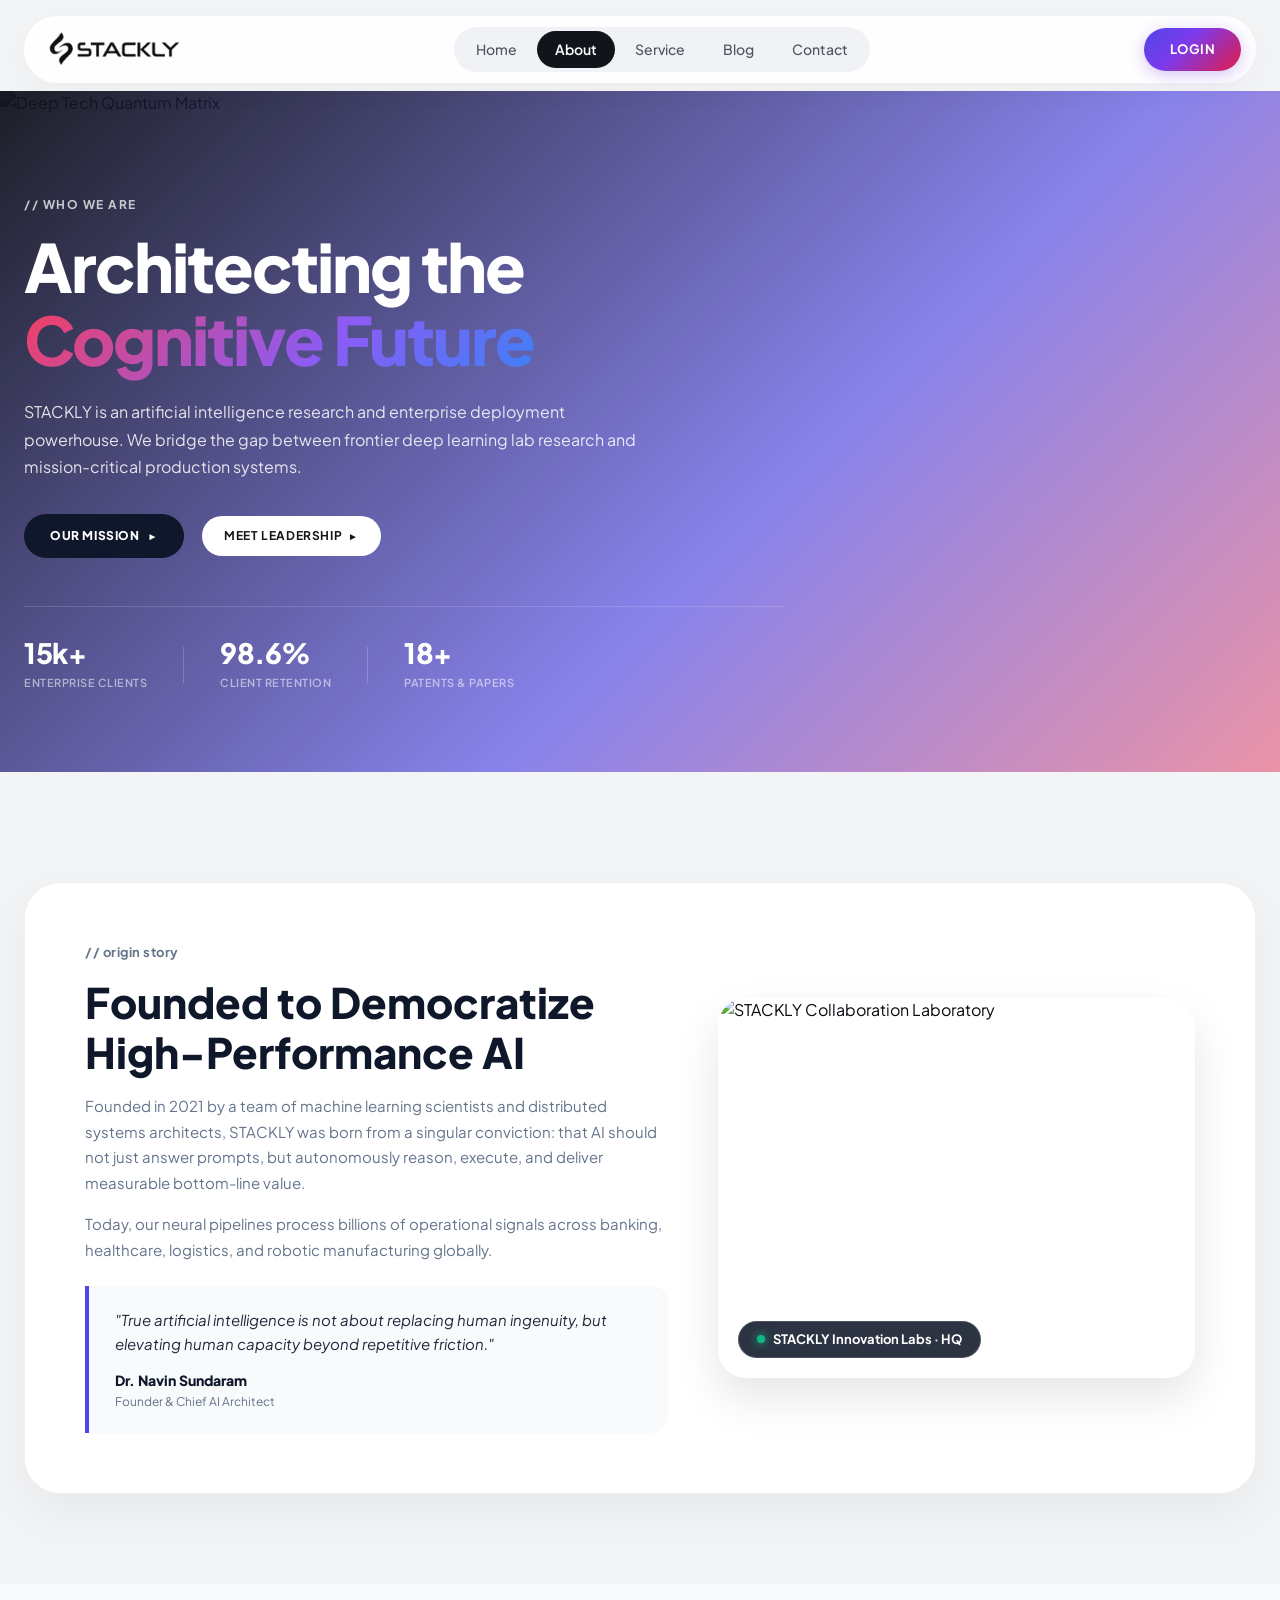
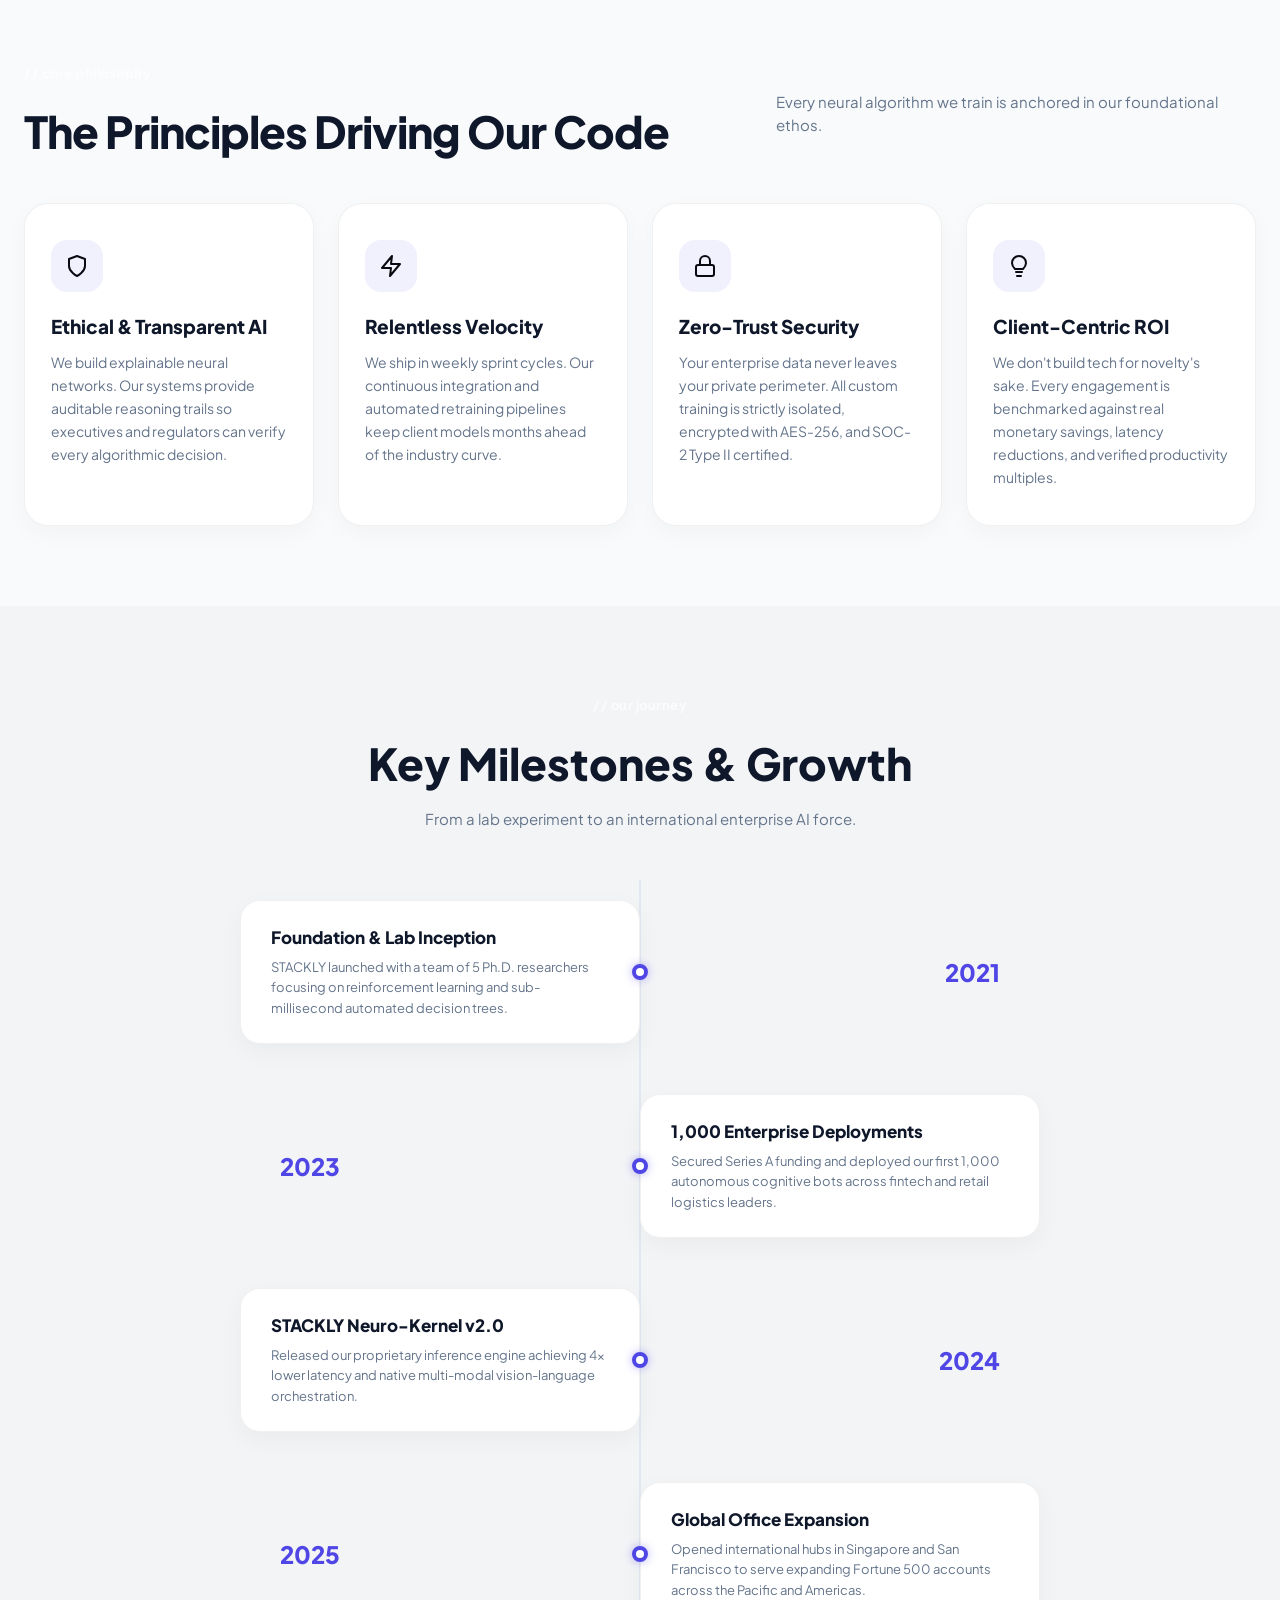
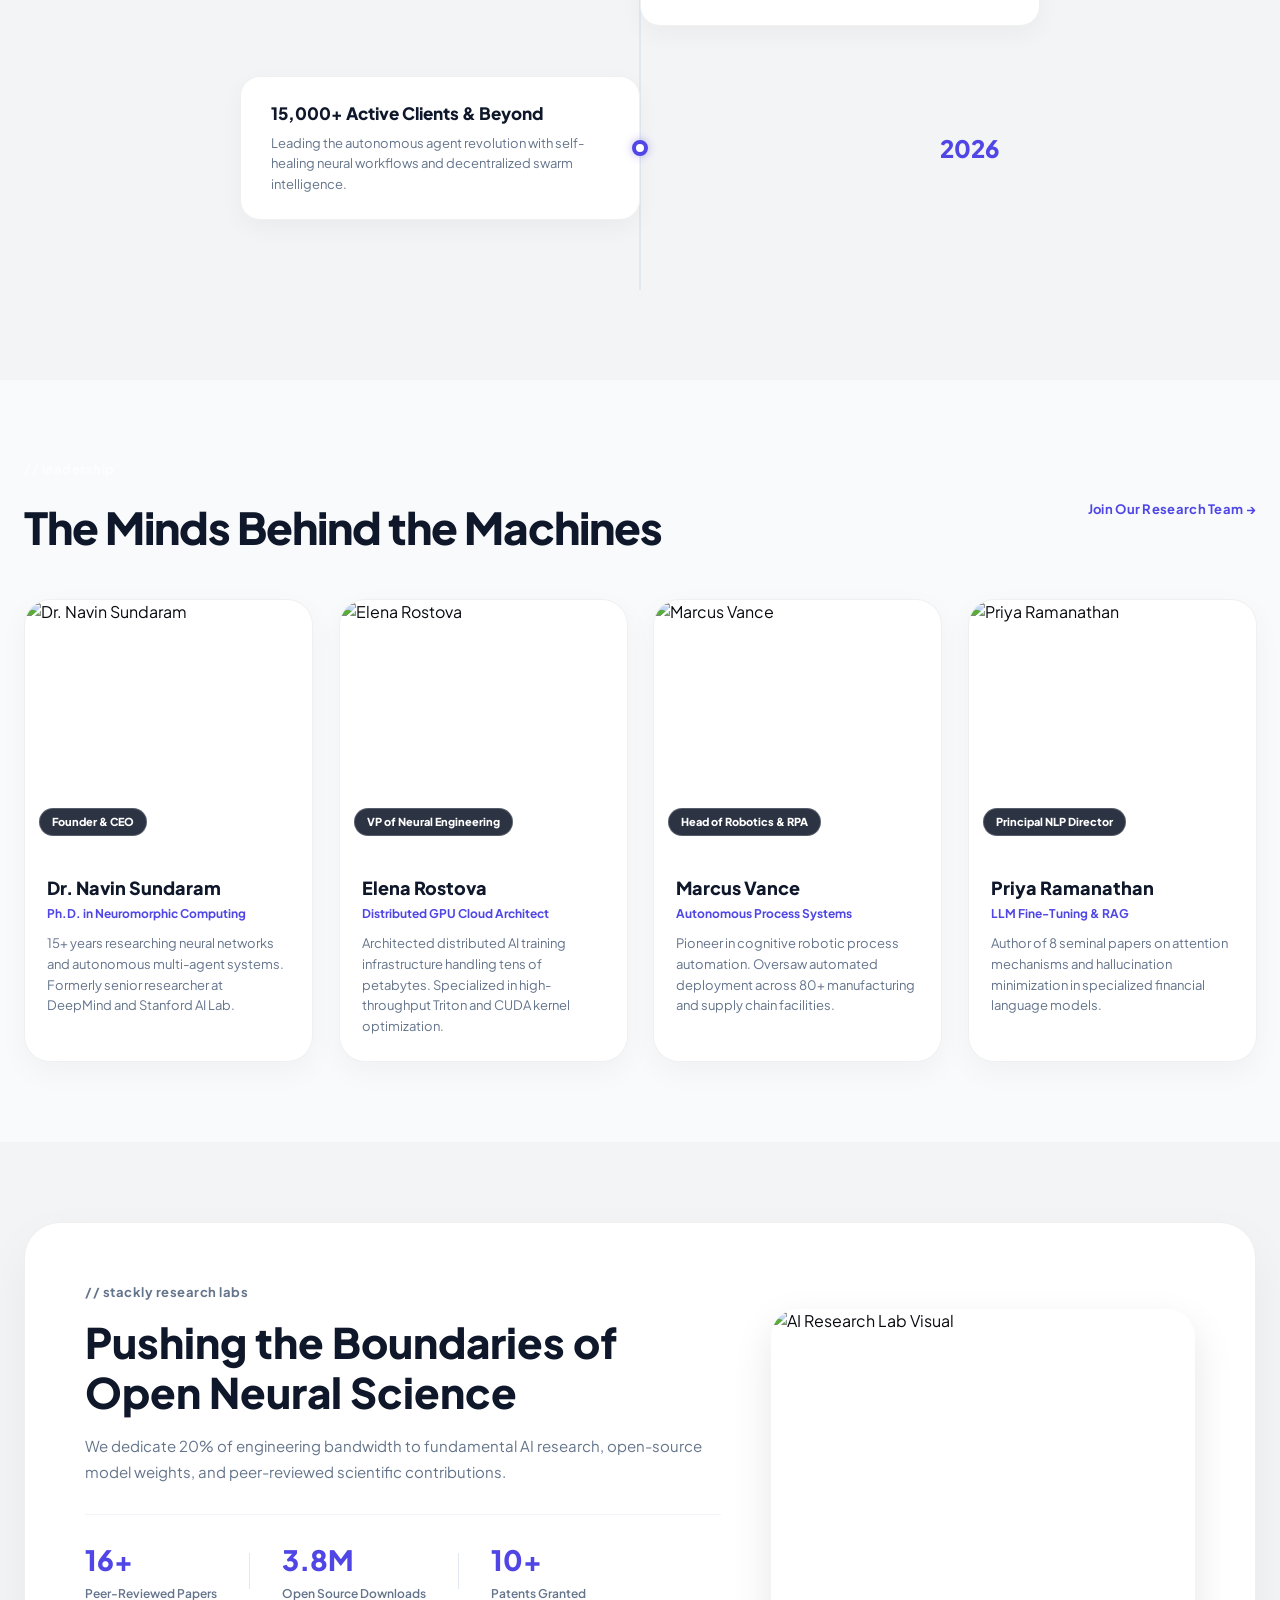
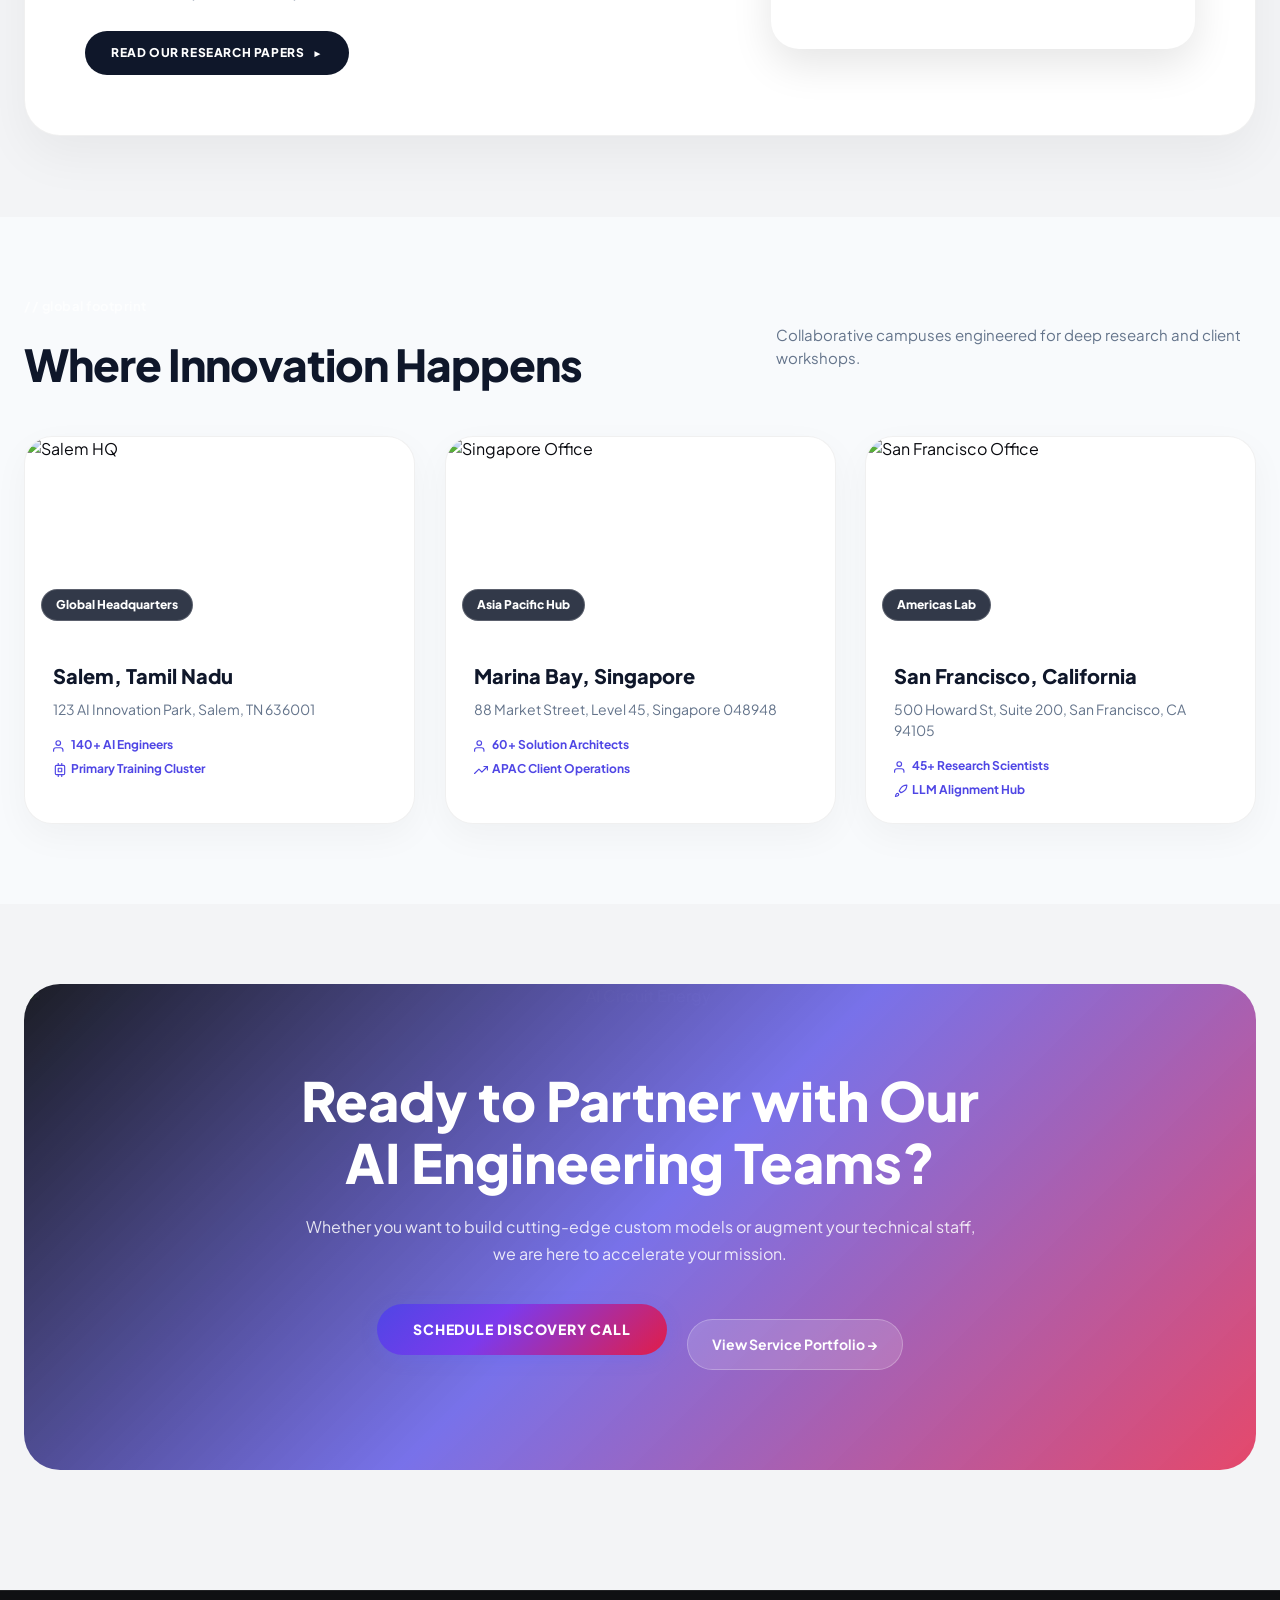
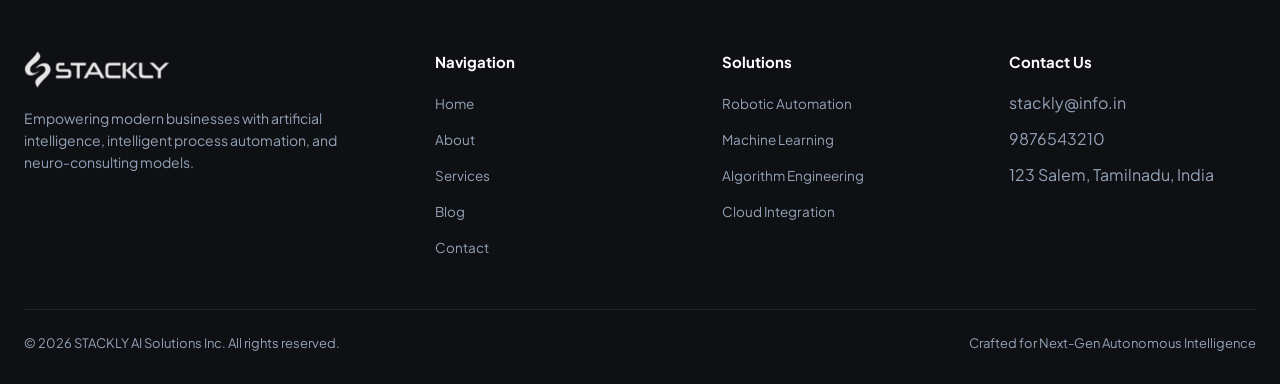
==== about.html @ a0f05625 "Add files via upload" ====
<!DOCTYPE html>
<html lang="en">
<head>
  <meta charset="UTF-8">
  <meta name="viewport" content="width=device-width, initial-scale=1.0">
  <title>About Us – STACKLY AI Solutions</title>
  <meta name="description" content="Discover the mission, leadership, and technological research driving STACKLY. We engineer next-generation artificial intelligence for enterprises worldwide.">
  <link rel="stylesheet" href="styles.css">
</head>
<body>

  <!-- =========================================================================
       Navigation Header
       ========================================================================= -->
  <header class="header-wrapper">
    <nav class="navbar" id="navbar">
      <a href="index.html" class="brand-logo" aria-label="STACKLY Home">
        <img src="assets/images/Logo.webp" alt="STACKLY" class="brand-logo-img">
      </a>
      <div class="nav-pill-group">
        <a href="index.html" class="nav-link">Home</a>
        <a href="about.html" class="nav-link active">About</a>
        <a href="services.html" class="nav-link">Service</a>
        <a href="blog.html" class="nav-link">Blog</a>
        <a href="contact.html" class="nav-link">Contact</a>
      </div>
      <a href="login.html" class="btn-get-started">Login</a>
      <button class="menu-toggle" aria-label="Toggle menu"><svg width="22" height="22" viewBox="0 0 24 24" fill="none" stroke="currentColor" stroke-width="2.2" stroke-linecap="round"><line x1="3" y1="6" x2="21" y2="6"/><line x1="3" y1="12" x2="21" y2="12"/><line x1="3" y1="18" x2="21" y2="18"/></svg></button>
    </nav>
  </header>

  <!-- =========================================================================
       Section 1: About Hero Banner
       ========================================================================= -->
  <section class="about-hero" id="about-hero">
    <div class="about-hero-bg">
      <img src="https://images.unsplash.com/photo-1518770660439-4636190af475?w=1600&q=80&auto=format&fit=crop&fm=webp" alt="Deep Tech Quantum Matrix" class="about-hero-bg-img">
      <div class="about-hero-overlay"></div>
    </div>
    <div class="container">
      <div class="about-hero-content" data-animate="fade-up">
        <div class="section-tag-light">// Who We Are</div>
        <h1 class="about-hero-title">Architecting the<br><span class="gradient-text-accent">Cognitive Future</span></h1>
        <p class="about-hero-desc">STACKLY is an artificial intelligence research and enterprise deployment powerhouse. We bridge the gap between frontier deep learning lab research and mission-critical production systems.</p>
        <div class="about-hero-cta">
          <a href="#mission" class="btn-pill-dark">
            <span>Our Mission</span><span class="btn-arrow">&#9658;</span>
          </a>
          <a href="#team" class="btn-pill-white">
            <span>Meet Leadership</span><span class="btn-arrow">&#9658;</span>
          </a>
        </div>
        <div class="about-hero-stats">
          <div class="hero-stat-item">
            <span class="hero-stat-num animate-counter" data-target="15" data-suffix="k+">0k+</span>
            <span class="hero-stat-label">Enterprise Clients</span>
          </div>
          <div class="hero-stat-sep"></div>
          <div class="hero-stat-item">
            <span class="hero-stat-num animate-counter" data-target="98.6" data-suffix="%">0%</span>
            <span class="hero-stat-label">Client Retention</span>
          </div>
          <div class="hero-stat-sep"></div>
          <div class="hero-stat-item">
            <span class="hero-stat-num animate-counter" data-target="18" data-suffix="+">0+</span>
            <span class="hero-stat-label">Patents & Papers</span>
          </div>
        </div>
      </div>
    </div>
  </section>

  <!-- =========================================================================
       Section 2: Mission & Story Bento Grid
       ========================================================================= -->
  <section class="about-mission-section" id="mission">
    <div class="container">
      <div class="mission-bento-grid" data-animate="scale-up">
        <!-- Left: Story Narrative -->
        <div class="mission-left" data-animate="fade-right">
          <div class="section-tag" style="color:#64748b">// Origin Story</div>
          <h2 class="mission-title">Founded to Democratize High-Performance AI</h2>
          <p class="mission-text">Founded in 2021 by a team of machine learning scientists and distributed systems architects, STACKLY was born from a singular conviction: that AI should not just answer prompts, but autonomously reason, execute, and deliver measurable bottom-line value.</p>
          <p class="mission-text">Today, our neural pipelines process billions of operational signals across banking, healthcare, logistics, and robotic manufacturing globally.</p>
          
          <div class="mission-quote-box">
            <p class="mission-quote">"True artificial intelligence is not about replacing human ingenuity, but elevating human capacity beyond repetitive friction."</p>
            <div class="mission-author">
              <span class="author-name">Dr. Navin Sundaram</span>
              <span class="author-title">Founder & Chief AI Architect</span>
            </div>
          </div>
        </div>

        <!-- Right: Visual Card -->
        <div class="mission-right" data-animate="fade-left">
          <div class="mission-visual-card">
            <img src="https://images.unsplash.com/photo-1531482615713-2afd69097998?w=700&q=80&auto=format&fit=crop&fm=webp" alt="STACKLY Collaboration Laboratory" class="mission-img">
            <div class="mission-visual-badge">
              <span class="mission-badge-dot"></span>
              <span>STACKLY Innovation Labs · HQ</span>
            </div>
          </div>
        </div>
      </div>
    </div>
  </section>

  <!-- =========================================================================
       Section 3: Core Philosophical Values
       ========================================================================= -->
  <section class="about-values-section" id="values">
    <div class="container">
      <div class="section-label-row" data-animate="fade-up">
        <div>
          <div class="section-tag">// Core Philosophy</div>
          <h2 class="about-section-title">The Principles Driving Our Code</h2>
        </div>
        <p class="section-desc-light">Every neural algorithm we train is anchored in our foundational ethos.</p>
      </div>

      <div class="values-grid">
        <div class="value-card" data-animate="fade-up">
          <div class="value-icon">
            <svg width="24" height="24" viewBox="0 0 24 24" fill="none" stroke="currentColor" stroke-width="2" stroke-linecap="round" stroke-linejoin="round"><path d="M12 22s8-4 8-10V5l-8-3-8 3v7c0 6 8 10 8 10z"/></svg>
          </div>
          <h3 class="value-title">Ethical & Transparent AI</h3>
          <p class="value-desc">We build explainable neural networks. Our systems provide auditable reasoning trails so executives and regulators can verify every algorithmic decision.</p>
        </div>

        <div class="value-card" data-animate="fade-up">
          <div class="value-icon">
            <svg width="24" height="24" viewBox="0 0 24 24" fill="none" stroke="currentColor" stroke-width="2" stroke-linecap="round" stroke-linejoin="round"><polygon points="13 2 3 14 12 14 11 22 21 10 12 10 13 2"/></svg>
          </div>
          <h3 class="value-title">Relentless Velocity</h3>
          <p class="value-desc">We ship in weekly sprint cycles. Our continuous integration and automated retraining pipelines keep client models months ahead of the industry curve.</p>
        </div>

        <div class="value-card" data-animate="fade-up">
          <div class="value-icon">
            <svg width="24" height="24" viewBox="0 0 24 24" fill="none" stroke="currentColor" stroke-width="2" stroke-linecap="round" stroke-linejoin="round"><rect x="3" y="11" width="18" height="11" rx="2" ry="2"/><path d="M7 11V7a5 5 0 0 1 10 0v4"/></svg>
          </div>
          <h3 class="value-title">Zero-Trust Security</h3>
          <p class="value-desc">Your enterprise data never leaves your private perimeter. All custom training is strictly isolated, encrypted with AES-256, and SOC-2 Type II certified.</p>
        </div>

        <div class="value-card" data-animate="fade-up">
          <div class="value-icon">
            <svg width="24" height="24" viewBox="0 0 24 24" fill="none" stroke="currentColor" stroke-width="2" stroke-linecap="round" stroke-linejoin="round"><path d="M9 18h6"/><path d="M10 22h4"/><path d="M12 2a7 7 0 0 0-7 7c0 2.5 1.5 4.5 3 6h8c1.5-1.5 3-3.5 3-6a7 7 0 0 0-7-7z"/></svg>
          </div>
          <h3 class="value-title">Client-Centric ROI</h3>
          <p class="value-desc">We don't build tech for novelty's sake. Every engagement is benchmarked against real monetary savings, latency reductions, and verified productivity multiples.</p>
        </div>
      </div>
    </div>
  </section>

  <!-- =========================================================================
       Section 4: Milestones Timeline
       ========================================================================= -->
  <section class="timeline-section" id="timeline">
    <div class="container">
      <div class="timeline-header" data-animate="fade-up">
        <div class="section-tag">// Our Journey</div>
        <h2 class="timeline-title">Key Milestones & Growth</h2>
        <p class="timeline-subtitle">From a lab experiment to an international enterprise AI force.</p>
      </div>

      <div class="timeline-track">
        <div class="timeline-item" data-animate="fade-right">
          <div class="timeline-year">2021</div>
          <div class="timeline-dot"></div>
          <div class="timeline-content">
            <h3 class="timeline-step-title">Foundation & Lab Inception</h3>
            <p class="timeline-step-desc">STACKLY launched with a team of 5 Ph.D. researchers focusing on reinforcement learning and sub-millisecond automated decision trees.</p>
          </div>
        </div>

        <div class="timeline-item" data-animate="fade-left">
          <div class="timeline-year">2023</div>
          <div class="timeline-dot"></div>
          <div class="timeline-content">
            <h3 class="timeline-step-title">1,000 Enterprise Deployments</h3>
            <p class="timeline-step-desc">Secured Series A funding and deployed our first 1,000 autonomous cognitive bots across fintech and retail logistics leaders.</p>
          </div>
        </div>

        <div class="timeline-item" data-animate="fade-right">
          <div class="timeline-year">2024</div>
          <div class="timeline-dot"></div>
          <div class="timeline-content">
            <h3 class="timeline-step-title">STACKLY Neuro-Kernel v2.0</h3>
            <p class="timeline-step-desc">Released our proprietary inference engine achieving 4x lower latency and native multi-modal vision-language orchestration.</p>
          </div>
        </div>

        <div class="timeline-item" data-animate="fade-left">
          <div class="timeline-year">2025</div>
          <div class="timeline-dot"></div>
          <div class="timeline-content">
            <h3 class="timeline-step-title">Global Office Expansion</h3>
            <p class="timeline-step-desc">Opened international hubs in Singapore and San Francisco to serve expanding Fortune 500 accounts across the Pacific and Americas.</p>
          </div>
        </div>

        <div class="timeline-item" data-animate="fade-right">
          <div class="timeline-year">2026</div>
          <div class="timeline-dot"></div>
          <div class="timeline-content">
            <h3 class="timeline-step-title">15,000+ Active Clients & Beyond</h3>
            <p class="timeline-step-desc">Leading the autonomous agent revolution with self-healing neural workflows and decentralized swarm intelligence.</p>
          </div>
        </div>
      </div>
    </div>
  </section>

  <!-- =========================================================================
       Section 5: Leadership & Principal AI Researchers
       ========================================================================= -->
  <section class="team-section" id="team">
    <div class="container">
      <div class="section-label-row" data-animate="fade-up">
        <div>
          <div class="section-tag">// Leadership</div>
          <h2 class="about-section-title">The Minds Behind the Machines</h2>
        </div>
        <a href="contact.html" class="view-all-link">Join Our Research Team &rarr;</a>
      </div>

      <div class="team-grid">
        <!-- Leader 1 -->
        <div class="team-card" data-animate="fade-up">
          <div class="team-img-wrap">
            <img src="https://images.unsplash.com/photo-1534528741775-53994a69daeb?w=500&q=80&auto=format&fit=crop&fm=webp" alt="Dr. Navin Sundaram" class="team-img">
            <div class="team-role-badge">Founder & CEO</div>
          </div>
          <div class="team-info">
            <h3 class="team-name">Dr. Navin Sundaram</h3>
            <p class="team-specialty">Ph.D. in Neuromorphic Computing</p>
            <p class="team-bio">15+ years researching neural networks and autonomous multi-agent systems. Formerly senior researcher at DeepMind and Stanford AI Lab.</p>
          </div>
        </div>

        <!-- Leader 2 -->
        <div class="team-card" data-animate="fade-up">
          <div class="team-img-wrap">
            <img src="https://images.unsplash.com/photo-1573496359142-b8d87734a5a2?w=500&q=80&auto=format&fit=crop&fm=webp" alt="Elena Rostova" class="team-img">
            <div class="team-role-badge">VP of Neural Engineering</div>
          </div>
          <div class="team-info">
            <h3 class="team-name">Elena Rostova</h3>
            <p class="team-specialty">Distributed GPU Cloud Architect</p>
            <p class="team-bio">Architected distributed AI training infrastructure handling tens of petabytes. Specialized in high-throughput Triton and CUDA kernel optimization.</p>
          </div>
        </div>

        <!-- Leader 3 -->
        <div class="team-card" data-animate="fade-up">
          <div class="team-img-wrap">
            <img src="https://images.unsplash.com/photo-1507003211169-0a1dd7228f2d?w=500&q=80&auto=format&fit=crop&fm=webp" alt="Marcus Vance" class="team-img">
            <div class="team-role-badge">Head of Robotics & RPA</div>
          </div>
          <div class="team-info">
            <h3 class="team-name">Marcus Vance</h3>
            <p class="team-specialty">Autonomous Process Systems</p>
            <p class="team-bio">Pioneer in cognitive robotic process automation. Oversaw automated deployment across 80+ manufacturing and supply chain facilities.</p>
          </div>
        </div>

        <!-- Leader 4 -->
        <div class="team-card" data-animate="fade-up">
          <div class="team-img-wrap">
            <img src="https://images.unsplash.com/photo-1580489944761-15a19d654956?w=500&q=80&auto=format&fit=crop&fm=webp" alt="Priya Ramanathan" class="team-img">
            <div class="team-role-badge">Principal NLP Director</div>
          </div>
          <div class="team-info">
            <h3 class="team-name">Priya Ramanathan</h3>
            <p class="team-specialty">LLM Fine-Tuning & RAG</p>
            <p class="team-bio">Author of 8 seminal papers on attention mechanisms and hallucination minimization in specialized financial language models.</p>
          </div>
        </div>
      </div>
    </div>
  </section>

  <!-- =========================================================================
       Section 6: STACKLY Research Labs & Open Science
       ========================================================================= -->
  <section class="research-labs-section" id="research">
    <div class="container">
      <div class="research-card" data-animate="scale-up">
        <div class="research-left">
          <div class="section-tag" style="color:#64748b">// STACKLY Research Labs</div>
          <h2 class="research-title">Pushing the Boundaries of Open Neural Science</h2>
          <p class="research-desc">We dedicate 20% of engineering bandwidth to fundamental AI research, open-source model weights, and peer-reviewed scientific contributions.</p>
          
          <div class="research-stats-row">
            <div class="r-stat">
              <span class="r-num animate-counter" data-target="18" data-suffix="+">0+</span>
              <span class="r-label">Peer-Reviewed Papers</span>
            </div>
            <div class="r-sep"></div>
            <div class="r-stat">
              <span class="r-num animate-counter" data-target="4.2" data-suffix="M">0M</span>
              <span class="r-label">Open Source Downloads</span>
            </div>
            <div class="r-sep"></div>
            <div class="r-stat">
              <span class="r-num animate-counter" data-target="12" data-suffix="+">0+</span>
              <span class="r-label">Patents Granted</span>
            </div>
          </div>
          <div style="margin-top:28px;">
            <a href="blog.html" class="btn-pill-dark">
              <span>Read Our Research Papers</span><span class="btn-arrow">&#9658;</span>
            </a>
          </div>
        </div>

        <div class="research-right">
          <img src="https://images.unsplash.com/photo-1507146426996-ef05306b995a?w=700&q=80&auto=format&fit=crop&fm=webp" alt="AI Research Lab Visual" class="research-img">
        </div>
      </div>
    </div>
  </section>

  <!-- =========================================================================
       Section 7: Global Office Hubs
       ========================================================================= -->
  <section class="about-offices-section" id="offices">
    <div class="container">
      <div class="section-label-row" data-animate="fade-up">
        <div>
          <div class="section-tag">// Global Footprint</div>
          <h2 class="about-section-title">Where Innovation Happens</h2>
        </div>
        <p class="section-desc-light">Collaborative campuses engineered for deep research and client workshops.</p>
      </div>

      <div class="offices-grid">
        <div class="office-card" data-animate="fade-up">
          <div class="office-img-wrap">
            <img src="https://images.unsplash.com/photo-1477959858617-67f85cf4f1df?w=600&q=80&auto=format&fit=crop&fm=webp" alt="Salem HQ" class="office-img">
            <span class="office-badge">Global Headquarters</span>
          </div>
          <div class="office-body">
            <h3 class="office-city">Salem, Tamil Nadu</h3>
            <p class="office-addr">123 AI Innovation Park, Salem, TN 636001</p>
            <div class="office-meta">
              <span><svg width="14" height="14" viewBox="0 0 24 24" fill="none" stroke="currentColor" stroke-width="2" stroke-linecap="round" stroke-linejoin="round" style="display:inline-block;vertical-align:middle;margin-right:4px;"><path d="M17 21v-2a4 4 0 0 0-4-4H5a4 4 0 0 0-4 4v2"/><circle cx="9" cy="7" r="4"/></svg>140+ AI Engineers</span>
              <span><svg width="14" height="14" viewBox="0 0 24 24" fill="none" stroke="currentColor" stroke-width="2" stroke-linecap="round" stroke-linejoin="round" style="display:inline-block;vertical-align:middle;margin-right:4px;"><rect x="4" y="4" width="16" height="16" rx="2"/><rect x="9" y="9" width="6" height="6"/><line x1="9" y1="1" x2="9" y2="4"/><line x1="15" y1="1" x2="15" y2="4"/><line x1="9" y1="20" x2="9" y2="23"/><line x1="15" y1="20" x2="15" y2="23"/></svg>Primary Training Cluster</span>
            </div>
          </div>
        </div>

        <div class="office-card" data-animate="fade-up">
          <div class="office-img-wrap">
            <img src="https://images.unsplash.com/photo-1534430480872-3498386e7856?w=600&q=80&auto=format&fit=crop&fm=webp" alt="Singapore Office" class="office-img">
            <span class="office-badge">Asia Pacific Hub</span>
          </div>
          <div class="office-body">
            <h3 class="office-city">Marina Bay, Singapore</h3>
            <p class="office-addr">88 Market Street, Level 45, Singapore 048948</p>
            <div class="office-meta">
              <span><svg width="14" height="14" viewBox="0 0 24 24" fill="none" stroke="currentColor" stroke-width="2" stroke-linecap="round" stroke-linejoin="round" style="display:inline-block;vertical-align:middle;margin-right:4px;"><path d="M17 21v-2a4 4 0 0 0-4-4H5a4 4 0 0 0-4 4v2"/><circle cx="9" cy="7" r="4"/></svg>60+ Solution Architects</span>
              <span><svg width="14" height="14" viewBox="0 0 24 24" fill="none" stroke="currentColor" stroke-width="2" stroke-linecap="round" stroke-linejoin="round" style="display:inline-block;vertical-align:middle;margin-right:4px;"><polyline points="23 6 13.5 15.5 8.5 10.5 1 18"/><polyline points="17 6 23 6 23 12"/></svg>APAC Client Operations</span>
            </div>
          </div>
        </div>

        <div class="office-card" data-animate="fade-up">
          <div class="office-img-wrap">
            <img src="https://images.unsplash.com/photo-1444723121867-7a241cacace9?w=600&q=80&auto=format&fit=crop&fm=webp" alt="San Francisco Office" class="office-img">
            <span class="office-badge">Americas Lab</span>
          </div>
          <div class="office-body">
            <h3 class="office-city">San Francisco, California</h3>
            <p class="office-addr">500 Howard St, Suite 200, San Francisco, CA 94105</p>
            <div class="office-meta">
              <span><svg width="14" height="14" viewBox="0 0 24 24" fill="none" stroke="currentColor" stroke-width="2" stroke-linecap="round" stroke-linejoin="round" style="display:inline-block;vertical-align:middle;margin-right:4px;"><path d="M17 21v-2a4 4 0 0 0-4-4H5a4 4 0 0 0-4 4v2"/><circle cx="9" cy="7" r="4"/></svg>45+ Research Scientists</span>
              <span><svg width="14" height="14" viewBox="0 0 24 24" fill="none" stroke="currentColor" stroke-width="2" stroke-linecap="round" stroke-linejoin="round" style="display:inline-block;vertical-align:middle;margin-right:4px;"><path d="M4.5 16.5c-1.5 1.26-2 5-2 5s3.74-.5 5-2c.71-.84.7-2.13-.09-2.91a2.18 2.18 0 0 0-2.91-.09z"/><path d="m12 15-3-3a22 22 0 0 1 2-3.95A12.88 12.88 0 0 1 22 2c0 2.72-.78 7.5-6 11a22.35 22.35 0 0 1-4 2z"/></svg>LLM Alignment Hub</span>
            </div>
          </div>
        </div>
      </div>
    </div>
  </section>

  <!-- =========================================================================
       Section 8: About CTA Banner
       ========================================================================= -->
  <section class="about-cta-section" id="about-cta">
    <div class="container">
      <div class="about-cta-box" data-animate="scale-up">
        <div class="about-cta-bg-img-wrap">
          <img src="https://images.unsplash.com/photo-1620712943543-bcc4688e7485?w=1400&q=80&auto=format&fit=crop&fm=webp" alt="AI Circuit Energy" class="about-cta-bg-img">
          <div class="about-cta-overlay"></div>
        </div>
        <div class="about-cta-content">
          <h2 class="about-cta-title" data-animate="fade-up">Ready to Partner with Our<br>AI Engineering Teams?</h2>
          <p class="about-cta-desc" data-animate="fade-up">Whether you want to build cutting-edge custom models or augment your technical staff, we are here to accelerate your mission.</p>
          <div class="about-cta-actions" data-animate="fade-up">
            <a href="contact.html" class="btn-pill-gradient" style="padding:15px 36px; font-size:14px;">Schedule Discovery Call</a>
            <a href="services.html" class="about-cta-secondary-link">
              <span>View Service Portfolio &rarr;</span>
            </a>
          </div>
        </div>
      </div>
    </div>
  </section>

  <!-- =========================================================================
       Footer
       ========================================================================= -->
  <footer class="footer">
    <div class="container">
      <div class="footer-top">
        <div class="footer-brand">
          <img src="assets/images/Logo.webp" alt="STACKLY" class="footer-brand-logo">
          <p class="footer-desc">Empowering modern businesses with artificial intelligence, intelligent process automation, and neuro-consulting models.</p>
        </div>
        <div class="footer-col">
          <h4>Navigation</h4>
          <ul class="footer-links">
            <li><a href="index.html">Home</a></li>
            <li><a href="about.html">About</a></li>
            <li><a href="services.html">Services</a></li>
            <li><a href="blog.html">Blog</a></li>
            <li><a href="contact.html">Contact</a></li>
          </ul>
        </div>
        <div class="footer-col">
          <h4>Solutions</h4>
          <ul class="footer-links">
            <li><a href="services.html#core-services">Robotic Automation</a></li>
            <li><a href="services.html#core-services">Machine Learning</a></li>
            <li><a href="services.html#core-services">Algorithm Engineering</a></li>
            <li><a href="services.html#core-services">Cloud Integration</a></li>
          </ul>
        </div>
        <div class="footer-col">
          <h4>Contact Us</h4>
          <ul class="footer-links">
            <li>stackly@info.in</li>
            <li>9876543210</li>
            <li>123 Salem, Tamilnadu, India</li>
          </ul>
        </div>
      </div>
      <div class="footer-bottom">
        <p>&copy; 2026 STACKLY AI Solutions Inc. All rights reserved.</p>
        <p>Crafted for Next-Gen Autonomous Intelligence</p>
      </div>
    </div>
  </footer>

  <script src="script.js"></script>
</body>
</html>
---- styles.css ----
/* ==========================================================================
   STACKLY - AI Automation & Intelligence Landing Page
   High-Fidelity Stylesheet
   ========================================================================== */

@import url('https://fonts.googleapis.com/css2?family=Plus+Jakarta+Sans:wght@300;400;500;600;700;800&family=Space+Grotesk:wght@500;700&display=swap');

:root {
  /* Color Palette */
  --bg-main: #f3f4f6;
  --bg-card: #ffffff;
  --bg-dark: #131417;
  --bg-dark-card: #1c1d22;
  --bg-dark-card-hover: #23252b;
  --text-dark: #090a0f;
  --text-muted: #64748b;
  --text-light: #ffffff;
  --text-light-muted: #94a3b8;
  
  /* Accent & Gradients */
  --coral-primary: #f2573f;
  --coral-hover: #d9442e;
  --orange-accent: #ff6b35;
  --gradient-cta: linear-gradient(135deg, #4f46e5 0%, #7c3aed 40%, #e11d48 100%);
  --gradient-pill: linear-gradient(135deg, #4338ca 0%, #db2777 60%, #ea580c 100%);
  --gradient-text: linear-gradient(135deg, #f43f5e 0%, #8b5cf6 60%, #3b82f6 100%);
  --gradient-orange: linear-gradient(90deg, #ea580c, #f43f5e, #e11d48);

  /* Radius & Shadows */
  --radius-xs: 8px;
  --radius-sm: 14px;
  --radius-md: 20px;
  --radius-lg: 28px;
  --radius-xl: 36px;
  --radius-pill: 9999px;
  
  --shadow-subtle: 0 4px 24px -2px rgba(0, 0, 0, 0.04);
  --shadow-card: 0 12px 36px -4px rgba(0, 0, 0, 0.06);
  --shadow-dark: 0 20px 50px -10px rgba(0, 0, 0, 0.35);
  
  /* Transitions */
  --transition-fast: 0.2s cubic-bezier(0.16, 1, 0.3, 1);
  --transition-normal: 0.35s cubic-bezier(0.16, 1, 0.3, 1);
  --transition-smooth: 0.5s cubic-bezier(0.16, 1, 0.3, 1);
}

/* ==========================================================================
   Base & Reset
   ========================================================================== */
*, *::before, *::after {
  box-sizing: border-box;
  margin: 0;
  padding: 0;
}

html {
  font-family: 'Plus Jakarta Sans', sans-serif;
  scroll-behavior: smooth;
  background-color: var(--bg-main);
  color: var(--text-dark);
  -webkit-font-smoothing: antialiased;
}

body {
  overflow-x: hidden;
  line-height: 1.5;
  background-color: var(--bg-main);
}

img {
  max-width: 100%;
  height: auto;
  display: block;
}

a {
  text-decoration: none;
  color: inherit;
}

button {
  cursor: pointer;
  border: none;
  background: none;
  font-family: inherit;
}

.container {
  width: 100%;
  max-width: 1360px;
  margin: 0 auto;
  padding: 0 24px;
}

/* ==========================================================================
   Navigation Bar
   ========================================================================== */
.header-wrapper {
  position: sticky;
  top: 16px;
  z-index: 100;
  padding: 0 24px;
  margin-bottom: 24px;
}

.navbar {
  max-width: 1360px;
  margin: 0 auto;
  background: rgba(255, 255, 255, 0.85);
  backdrop-filter: blur(16px);
  -webkit-backdrop-filter: blur(16px);
  border: 1px solid rgba(255, 255, 255, 0.9);
  box-shadow: 0 8px 30px rgba(0, 0, 0, 0.03);
  border-radius: var(--radius-pill);
  padding: 10px 14px 10px 24px;
  display: flex;
  align-items: center;
  justify-content: space-between;
  transition: transform var(--transition-normal), box-shadow var(--transition-normal);
}

.navbar:hover {
  box-shadow: 0 12px 36px rgba(0, 0, 0, 0.06);
}

.brand-logo {
  display: flex;
  align-items: center;
  text-decoration: none;
}

.brand-logo-img {
  height: 36px;
  width: auto;
  max-width: 160px;
  object-fit: contain;
  display: block;
  transition: opacity var(--transition-fast);
}

.brand-logo:hover .brand-logo-img {
  opacity: 0.8;
}

.footer-brand-logo {
  height: 40px;
  width: auto;
  max-width: 180px;
  object-fit: contain;
  display: block;
  margin-bottom: 16px;
  filter: brightness(0) invert(1);
  opacity: 0.9;
}

.nav-pill-group {
  display: flex;
  align-items: center;
  background: #f1f2f5;
  border-radius: var(--radius-pill);
  padding: 4px;
  gap: 2px;
}

.nav-link {
  padding: 8px 18px;
  font-size: 14px;
  font-weight: 500;
  color: #4b5563;
  border-radius: var(--radius-pill);
  transition: all var(--transition-fast);
  display: inline-flex;
  align-items: center;
  gap: 4px;
}

.nav-link:hover {
  color: #000;
}

.nav-link.active {
  background: #11141a;
  color: #ffffff;
  font-weight: 600;
}

.btn-get-started {
  background: var(--gradient-cta);
  color: #fff;
  font-size: 13px;
  font-weight: 700;
  letter-spacing: 0.5px;
  text-transform: uppercase;
  padding: 12px 26px;
  border-radius: var(--radius-pill);
  box-shadow: 0 4px 16px rgba(124, 58, 237, 0.3);
  transition: all var(--transition-normal);
  display: inline-flex;
  align-items: center;
  justify-content: center;
}

.btn-get-started:hover {
  transform: translateY(-2px) scale(1.02);
  box-shadow: 0 8px 24px rgba(225, 29, 72, 0.4);
}

.menu-toggle {
  display: none;
  background: transparent;
  border: none;
  color: #111;
  padding: 6px;
  cursor: pointer;
  align-items: center;
  justify-content: center;
}

/* ==========================================================================
   Hero Bento Grid Section
   ========================================================================== */
.hero-section {
  padding: 12px 0 40px;
}

.hero-grid {
  display: grid;
  grid-template-columns: 1.15fr 0.85fr 1fr;
  gap: 20px;
  min-height: 540px;
}

/* Hero Card 1 (Left White Card) */
.hero-card-left {
  background: var(--bg-card);
  border-radius: var(--radius-xl);
  padding: 44px 40px 36px 44px;
  display: flex;
  flex-direction: column;
  position: relative;
  overflow: hidden;
  box-shadow: var(--shadow-subtle);
  border: 1px solid rgba(0, 0, 0, 0.04);
}

.hero-card-left .hero-title {
  font-size: clamp(34px, 3.2vw, 46px);
  font-weight: 800;
  line-height: 1.15;
  letter-spacing: -1.2px;
  color: #0f172a;
  margin-bottom: auto;
  max-width: 440px;
}

.hero-bottom-content-row {
  display: flex;
  justify-content: flex-end;
  align-items: flex-end;
  margin-top: 36px;
  position: relative;
  z-index: 2;
}

.hero-bottom-text-col {
  max-width: 290px;
  display: flex;
  flex-direction: column;
  gap: 20px;
  align-items: flex-start;
}

.hero-card-left .hero-desc {
  font-size: 13px;
  line-height: 1.6;
  color: #64748b;
  margin: 0;
}

.hero-card-left .hero-cta-wrap {
  margin: 0;
}

.robot-hand-img {
  position: absolute;
  bottom: -15px;
  left: -5px;
  width: 195px;
  height: auto;
  pointer-events: none;
  filter: drop-shadow(0 15px 25px rgba(0, 0, 0, 0.08));
  transition: transform 0.6s cubic-bezier(0.16, 1, 0.3, 1);
  z-index: 1;
}

.hero-card-left:hover .robot-hand-img {
  transform: translate(6px, -6px) scale(1.03);
}

/* Hero Center Column */
.hero-center-col {
  display: flex;
  flex-direction: column;
  gap: 20px;
}

/* AI Dark Card with stylized corner notch */
.hero-ai-card {
  background: #141518;
  border-radius: var(--radius-xl);
  padding: 34px 28px 28px;
  color: #ffffff;
  display: flex;
  flex-direction: column;
  align-items: center;
  text-align: center;
  position: relative;
  overflow: hidden;
  flex: 1;
  box-shadow: var(--shadow-dark);
}

.hero-ai-card::before {
  content: '';
  position: absolute;
  top: 0;
  left: 0;
  width: 72px;
  height: 72px;
  background: #202227;
  border-bottom-right-radius: 36px;
  z-index: 1;
}

.ai-logo-art {
  font-family: 'Space Grotesk', sans-serif;
  font-size: 58px;
  font-weight: 800;
  letter-spacing: -2px;
  line-height: 1;
  margin-bottom: 20px;
  background: linear-gradient(180deg, #ffffff 40%, rgba(255, 255, 255, 0.4) 100%);
  -webkit-background-clip: text;
  -webkit-text-fill-color: transparent;
  position: relative;
  z-index: 2;
}

.ai-card-title {
  font-size: 15px;
  font-weight: 700;
  line-height: 1.35;
  color: #ffffff;
  margin-bottom: 24px;
  max-width: 200px;
  z-index: 2;
}

.btn-pill-white {
  background: #ffffff;
  color: #141518;
  padding: 11px 22px;
  border-radius: var(--radius-pill);
  font-size: 12px;
  font-weight: 700;
  letter-spacing: 0.6px;
  display: inline-flex;
  align-items: center;
  gap: 6px;
  transition: all var(--transition-normal);
  text-transform: uppercase;
  z-index: 2;
}

.btn-pill-white:hover {
  background: #f1f5f9;
  transform: translateY(-2px);
  box-shadow: 0 6px 18px rgba(255, 255, 255, 0.2);
}

/* Stats Card */
.hero-stats-card {
  background: var(--bg-card);
  border-radius: var(--radius-xl);
  padding: 24px 28px;
  box-shadow: var(--shadow-subtle);
  border: 1px solid rgba(0, 0, 0, 0.04);
  display: flex;
  flex-direction: column;
  align-items: center;
  text-align: center;
}

.avatar-stack {
  display: flex;
  align-items: center;
  margin-bottom: 12px;
}

.avatar-stack img {
  width: 42px;
  height: 42px;
  border-radius: 50%;
  border: 3px solid #ffffff;
  margin-left: -12px;
  object-fit: cover;
  transition: transform var(--transition-fast);
}

.avatar-stack img:first-child {
  margin-left: 0;
}

.avatar-stack img:hover {
  transform: translateY(-4px) scale(1.1);
  z-index: 5;
}

.avatar-more-btn {
  width: 42px;
  height: 42px;
  border-radius: 50%;
  background: #141518;
  color: #ffffff;
  font-size: 18px;
  font-weight: 600;
  display: flex;
  align-items: center;
  justify-content: center;
  margin-left: -12px;
  border: 3px solid #ffffff;
}

.stat-number {
  font-size: 38px;
  font-weight: 800;
  color: #0f172a;
  letter-spacing: -1px;
  line-height: 1;
  margin-bottom: 6px;
}

.stat-label {
  font-size: 12.5px;
  font-weight: 600;
  color: #64748b;
  max-width: 170px;
}

/* Hero Right Card (Robot in Desert) */
.hero-card-right {
  position: relative;
  border-radius: var(--radius-xl);
  overflow: hidden;
  box-shadow: var(--shadow-card);
  background: #dfcfbd;
}

.hero-card-right .robot-bg-img {
  width: 100%;
  height: 100%;
  object-fit: cover;
  transition: transform 0.8s cubic-bezier(0.16, 1, 0.3, 1);
}

.hero-card-right:hover .robot-bg-img {
  transform: scale(1.05);
}

/* Watch Video Floating Pill Notch */
.video-pill-badge {
  position: absolute;
  bottom: 0;
  right: 0;
  background: #ffffff;
  padding: 14px 26px 14px 22px;
  border-top-left-radius: 28px;
  display: flex;
  align-items: center;
  gap: 10px;
  box-shadow: -6px -6px 20px rgba(0, 0, 0, 0.05);
  cursor: pointer;
  transition: all var(--transition-normal);
}

.video-pill-badge:hover {
  background: #f8fafc;
  transform: translateY(-2px);
}

.video-play-icon {
  width: 32px;
  height: 32px;
  border-radius: 50%;
  border: 1.5px solid #0f172a;
  display: flex;
  align-items: center;
  justify-content: center;
  font-size: 11px;
  color: #0f172a;
  transition: transform var(--transition-fast);
}

.video-pill-badge:hover .video-play-icon {
  transform: scale(1.15);
  background: #0f172a;
  color: #ffffff;
}

.video-pill-badge span {
  font-size: 12px;
  font-weight: 800;
  letter-spacing: 0.8px;
  text-transform: uppercase;
  color: #0f172a;
}

/* ==========================================================================
   Marquee Banner Component (Full Width / Container)
   ========================================================================== */
.marquee-container {
  width: 100%;
  overflow: hidden;
  white-space: nowrap;
  position: relative;
  padding: 18px 0;
  background: #0f1013;
  margin: 20px 0 60px;
}

.marquee-container.dark-ribbon {
  background: #0d0e12 url('assets/images/fiery_ribbon_bg.webp') center/cover no-repeat;
  position: relative;
}

.marquee-container.dark-ribbon::before {
  content: '';
  position: absolute;
  inset: 0;
  background: rgba(10, 11, 14, 0.78);
  backdrop-filter: blur(4px);
}

.marquee-container.coral-ribbon {
  background: var(--gradient-orange);
  margin: 60px 0;
}

.marquee-track {
  display: flex;
  align-items: center;
  gap: 40px;
  width: max-content;
  animation: marquee-scroll 24s linear infinite;
  position: relative;
  z-index: 2;
}

.marquee-container:hover .marquee-track {
  animation-play-state: paused;
}

.marquee-item {
  font-size: clamp(16px, 1.8vw, 24px);
  font-weight: 800;
  letter-spacing: -0.5px;
  color: #ffffff;
  display: flex;
  align-items: center;
  gap: 24px;
}

.marquee-divider {
  opacity: 0.5;
  font-weight: 300;
}

@keyframes marquee-scroll {
  from {
    transform: translateX(0);
  }
  to {
    transform: translateX(-50%);
  }
}

/* ==========================================================================
   Section 2: Agency Transformation & Showcase
   ========================================================================== */
.agency-section {
  padding: 40px 0 80px;
}

.agency-heading-wrap {
  text-align: center;
  max-width: 860px;
  margin: 0 auto 50px;
}

.agency-title {
  font-size: clamp(28px, 3.2vw, 42px);
  font-weight: 800;
  line-height: 1.3;
  letter-spacing: -1px;
  color: #0f172a;
}

.inline-pill-img {
  display: inline-block;
  vertical-align: middle;
  width: 54px;
  height: 28px;
  border-radius: var(--radius-pill);
  object-fit: cover;
  margin: 0 6px;
  box-shadow: 0 4px 10px rgba(0, 0, 0, 0.15);
  border: 1px solid rgba(0, 0, 0, 0.08);
}

.gradient-text-accent {
  background: var(--gradient-pill);
  -webkit-background-clip: text;
  -webkit-text-fill-color: transparent;
  font-weight: 800;
}

/* Agency Dark Showcase Box */
.agency-showcase-box {
  background: #141518;
  border-radius: var(--radius-xl);
  padding: 56px 48px;
  position: relative;
  overflow: hidden;
  box-shadow: var(--shadow-dark);
  display: grid;
  grid-template-columns: 1.15fr 0.85fr;
  gap: 40px;
}

.agency-showcase-box::after {
  content: '';
  position: absolute;
  width: 400px;
  height: 400px;
  background: radial-gradient(circle, rgba(234, 88, 12, 0.15) 0%, transparent 70%);
  top: 10%;
  left: 20%;
  pointer-events: none;
}

.agency-left-col {
  display: flex;
  flex-direction: column;
  position: relative;
  z-index: 2;
}

.agency-showcase-title {
  font-size: clamp(26px, 2.6vw, 36px);
  font-weight: 800;
  line-height: 1.25;
  color: #ffffff;
  letter-spacing: -0.8px;
  margin-bottom: 24px;
  max-width: 480px;
}

.btn-pill-gradient {
  background: var(--gradient-cta);
  color: #ffffff;
  padding: 10px 22px;
  border-radius: var(--radius-pill);
  font-size: 11px;
  font-weight: 800;
  letter-spacing: 0.8px;
  text-transform: uppercase;
  display: inline-flex;
  align-items: center;
  margin-bottom: 30px;
  width: fit-content;
  box-shadow: 0 4px 16px rgba(99, 102, 241, 0.3);
  transition: all var(--transition-normal);
}

.btn-pill-gradient:hover {
  transform: translateY(-2px);
  box-shadow: 0 6px 20px rgba(225, 29, 72, 0.4);
}

.cyborg-graphic-wrap {
  position: relative;
  display: flex;
  justify-content: center;
  align-items: flex-end;
  margin-top: 10px;
  min-height: 280px;
}

.cyborg-face-img {
  width: 320px;
  height: auto;
  border-radius: var(--radius-lg);
  object-fit: cover;
  box-shadow: 0 20px 40px rgba(0, 0, 0, 0.4);
}

/* Feature List Notch Overlay */
.agency-feature-tag-box {
  position: absolute;
  bottom: 0;
  left: 0;
  background: #ffffff;
  padding: 24px 32px 24px 36px;
  border-top-right-radius: 36px;
  box-shadow: 10px -10px 30px rgba(0, 0, 0, 0.12);
  z-index: 3;
}

.feature-tag-list {
  list-style: none;
  display: flex;
  flex-direction: column;
  gap: 10px;
}

.feature-tag-item {
  font-size: 13.5px;
  font-weight: 700;
  color: #0f172a;
  display: flex;
  align-items: center;
  gap: 8px;
  transition: transform var(--transition-fast);
}

.feature-tag-item:hover {
  transform: translateX(4px);
  color: var(--coral-primary);
}

.feature-tag-item span {
  font-weight: 800;
  color: #0f172a;
}

/* Right Stacked Feature Cards */
.agency-right-col {
  display: flex;
  flex-direction: column;
  gap: 18px;
  justify-content: center;
  position: relative;
  z-index: 2;
}

.feature-subcard {
  background: rgba(32, 34, 40, 0.7);
  border: 1px solid rgba(255, 255, 255, 0.08);
  border-radius: var(--radius-lg);
  padding: 28px 32px;
  backdrop-filter: blur(10px);
  transition: all var(--transition-normal);
}

.feature-subcard:hover {
  background: rgba(40, 43, 52, 0.9);
  border-color: rgba(255, 255, 255, 0.18);
  transform: translateX(6px);
}

.subcard-title {
  font-size: 20px;
  font-weight: 800;
  color: #ffffff;
  margin-bottom: 10px;
}

.subcard-desc {
  font-size: 13px;
  line-height: 1.6;
  color: #94a3b8;
}

/* ==========================================================================
   Section 3: Services (Watermarked Typography)
   ========================================================================== */
.services-section {
  padding: 60px 0 100px;
  position: relative;
  overflow: hidden;
}

.services-watermark-text {
  font-size: clamp(90px, 14vw, 190px);
  font-weight: 900;
  letter-spacing: -4px;
  text-align: center;
  line-height: 0.9;
  margin-bottom: -50px;
  user-select: none;
  pointer-events: none;
  color: #0f172a;
  opacity: 0.95;
}

.services-watermark-text span.stroke-text {
  -webkit-text-stroke: 2px #0f172a;
  -webkit-text-fill-color: transparent;
  opacity: 0.3;
}

.services-grid {
  display: grid;
  grid-template-columns: repeat(3, 1fr);
  gap: 24px;
  position: relative;
  z-index: 2;
}

.service-card {
  background: #ffffff;
  border-radius: var(--radius-xl);
  padding: 44px 36px 40px;
  box-shadow: var(--shadow-subtle);
  border: 1px solid rgba(0, 0, 0, 0.05);
  display: flex;
  flex-direction: column;
  min-height: 320px;
  position: relative;
  transition: all var(--transition-normal);
}

.service-card:hover {
  transform: translateY(-8px);
  box-shadow: var(--shadow-card);
}

.service-index {
  font-size: 14px;
  font-weight: 700;
  color: #0f172a;
  margin-bottom: 24px;
}

.service-name {
  font-size: 24px;
  font-weight: 800;
  color: #0f172a;
  letter-spacing: -0.6px;
  margin-bottom: 16px;
}

.service-desc {
  font-size: 13.5px;
  line-height: 1.65;
  color: #64748b;
  margin-bottom: 30px;
  flex-grow: 1;
}

/* Service Card Arrow Button */
.service-arrow-btn {
  align-self: flex-end;
  width: 44px;
  height: 44px;
  border-radius: 50%;
  background: #f1f2f5;
  display: flex;
  align-items: center;
  justify-content: center;
  font-size: 18px;
  color: #0f172a;
  transition: all var(--transition-normal);
}

.service-card:hover .service-arrow-btn {
  background: #0f172a;
  color: #ffffff;
  transform: rotate(45deg);
}

/* ==========================================================================
   Section 4: Testimonials Banner
   ========================================================================== */
.testimonials-section {
  padding: 40px 0 60px;
}

.testimonials-banner {
  border-radius: var(--radius-xl);
  overflow: hidden;
  position: relative;
  background: #111 url('assets/images/fiery_ribbon_bg.webp') center/cover no-repeat;
  padding: 64px 60px;
  display: grid;
  grid-template-columns: 0.9fr 1.1fr;
  gap: 50px;
  align-items: center;
  box-shadow: var(--shadow-dark);
}

.testimonials-banner::before {
  content: '';
  position: absolute;
  inset: 0;
  background: radial-gradient(circle at 70% 50%, rgba(0, 0, 0, 0.4) 0%, rgba(0, 0, 0, 0.8) 100%);
  pointer-events: none;
}

/* Testimonial Left Card */
.testimonial-quote-card {
  background: #ffffff;
  border-radius: var(--radius-xl);
  padding: 42px 38px;
  box-shadow: 0 20px 40px rgba(0, 0, 0, 0.3);
  position: relative;
  z-index: 2;
  transition: transform var(--transition-normal);
}

.quote-icon {
  font-size: 38px;
  font-weight: 900;
  color: #ff5722;
  line-height: 1;
  margin-bottom: 12px;
}

.quote-text {
  font-size: 14.5px;
  line-height: 1.7;
  color: #334155;
  margin-bottom: 24px;
}

.author-row {
  display: flex;
  align-items: center;
  gap: 14px;
  margin-bottom: 24px;
}

.author-avatar {
  width: 44px;
  height: 44px;
  border-radius: 50%;
  object-fit: cover;
}

.author-info h4 {
  font-size: 15px;
  font-weight: 700;
  color: #0f172a;
}

.author-info p {
  font-size: 12.5px;
  color: #64748b;
}

.carousel-dots {
  display: flex;
  gap: 8px;
}

.dot {
  width: 8px;
  height: 8px;
  border-radius: 50%;
  background: #cbd5e1;
  cursor: pointer;
  transition: all var(--transition-fast);
}

.dot.active {
  background: #0f172a;
  width: 22px;
  border-radius: 4px;
}

/* Testimonial Right Column */
.testimonial-right-col {
  position: relative;
  z-index: 2;
  color: #ffffff;
  display: flex;
  flex-direction: column;
}

.section-tag {
  font-size: 13px;
  font-weight: 700;
  color: rgba(255, 255, 255, 0.7);
  letter-spacing: 0.5px;
  margin-bottom: 14px;
  text-transform: lowercase;
}

.testimonial-heading {
  font-size: clamp(32px, 3.5vw, 48px);
  font-weight: 800;
  line-height: 1.2;
  letter-spacing: -1px;
  color: #ffffff;
  margin-bottom: 40px;
}

.rating-badge-card {
  background: #ffffff;
  border-radius: var(--radius-lg);
  padding: 16px 28px;
  display: inline-flex;
  align-items: center;
  gap: 28px;
  width: fit-content;
  color: #0f172a;
  box-shadow: 0 10px 25px rgba(0, 0, 0, 0.2);
}

.rating-col {
  display: flex;
  align-items: baseline;
  gap: 6px;
}

.rating-number {
  font-size: 32px;
  font-weight: 800;
  letter-spacing: -1px;
  color: #0f172a;
}

.rating-col span {
  font-size: 13px;
  font-weight: 600;
  color: #64748b;
}

.rating-separator {
  width: 1px;
  height: 36px;
  background: #e2e8f0;
}

/* ==========================================================================
   Section 5: Pioneering Projects
   ========================================================================== */
.projects-section {
  padding: 60px 0 90px;
}

.projects-header-row {
  display: flex;
  justify-content: space-between;
  align-items: flex-end;
  margin-bottom: 40px;
}

.projects-header-left {
  max-width: 580px;
}

.projects-title {
  font-size: clamp(28px, 3vw, 42px);
  font-weight: 800;
  line-height: 1.25;
  letter-spacing: -1px;
  color: #0f172a;
  margin-bottom: 24px;
}

.projects-header-right {
  text-align: right;
}

.big-stat-number {
  font-size: clamp(48px, 5vw, 68px);
  font-weight: 900;
  letter-spacing: -2px;
  color: #0f172a;
  line-height: 1;
}

.big-stat-label {
  font-size: 14px;
  font-weight: 700;
  color: #0f172a;
  margin-top: 4px;
}

.projects-grid {
  display: grid;
  grid-template-columns: repeat(3, 1fr);
  gap: 24px;
}

.project-card {
  position: relative;
  border-radius: var(--radius-xl);
  overflow: hidden;
  height: 440px;
  box-shadow: var(--shadow-card);
  transition: all var(--transition-normal);
}

.project-card:hover {
  transform: translateY(-8px);
  box-shadow: 0 20px 40px rgba(0, 0, 0, 0.15);
}

.project-img {
  width: 100%;
  height: 100%;
  object-fit: cover;
  transition: transform 0.8s cubic-bezier(0.16, 1, 0.3, 1);
}

.project-card:hover .project-img {
  transform: scale(1.06);
}

.project-pill-label {
  position: absolute;
  bottom: 20px;
  left: 20px;
  right: 20px;
  background: #ffffff;
  padding: 16px 20px;
  border-radius: var(--radius-md);
  font-size: 14.5px;
  font-weight: 700;
  line-height: 1.4;
  color: #0f172a;
  text-align: center;
  box-shadow: 0 10px 24px rgba(0, 0, 0, 0.12);
  transition: all var(--transition-normal);
}

.project-card:hover .project-pill-label {
  background: #0f172a;
  color: #ffffff;
}

/* ==========================================================================
   Section 6: Why Choose Us (Dark Box)
   ========================================================================== */
.why-us-section {
  padding: 40px 0 80px;
}

.why-us-box {
  background: #141518;
  border-radius: var(--radius-xl);
  padding: 56px 52px;
  box-shadow: var(--shadow-dark);
  position: relative;
  overflow: hidden;
}

/* Subtle glow background */
.why-us-box::before {
  content: '';
  position: absolute;
  top: -100px;
  left: -100px;
  width: 450px;
  height: 450px;
  background: radial-gradient(circle, rgba(234, 88, 12, 0.18) 0%, transparent 70%);
  pointer-events: none;
}

.why-us-top-row {
  display: grid;
  grid-template-columns: 1.1fr 0.9fr;
  gap: 40px;
  align-items: center;
  margin-bottom: 50px;
}

.why-us-title {
  font-size: clamp(28px, 3vw, 40px);
  font-weight: 800;
  line-height: 1.25;
  letter-spacing: -1px;
  color: #ffffff;
  margin-bottom: 28px;
  max-width: 500px;
}

.btn-pill-coral {
  background: var(--coral-primary);
  color: #ffffff;
  padding: 11px 24px;
  border-radius: var(--radius-pill);
  font-size: 11.5px;
  font-weight: 800;
  letter-spacing: 0.8px;
  text-transform: uppercase;
  display: inline-flex;
  align-items: center;
  transition: all var(--transition-normal);
  box-shadow: 0 4px 14px rgba(242, 87, 63, 0.35);
}

.btn-pill-coral:hover {
  background: var(--coral-hover);
  transform: translateY(-2px);
  box-shadow: 0 8px 22px rgba(242, 87, 63, 0.5);
}

.why-us-img-frame {
  border-radius: var(--radius-lg);
  overflow: hidden;
  height: 260px;
  box-shadow: 0 16px 36px rgba(0, 0, 0, 0.4);
}

.why-us-img-frame img {
  width: 100%;
  height: 100%;
  object-fit: cover;
  transition: transform 0.6s ease;
}

.why-us-img-frame:hover img {
  transform: scale(1.05);
}

.why-us-stats-row {
  display: grid;
  grid-template-columns: repeat(3, 1fr);
  gap: 20px;
}

.why-stat-card {
  background: rgba(30, 32, 38, 0.6);
  border: 1px solid rgba(255, 255, 255, 0.08);
  border-radius: var(--radius-lg);
  padding: 30px 28px;
  backdrop-filter: blur(8px);
  transition: all var(--transition-normal);
}

.why-stat-card:hover {
  background: rgba(38, 41, 49, 0.8);
  border-color: rgba(255, 255, 255, 0.16);
  transform: translateY(-4px);
}

.why-stat-number {
  font-size: clamp(34px, 3.2vw, 44px);
  font-weight: 800;
  letter-spacing: -1px;
  color: #ffffff;
  margin-bottom: 6px;
}

.why-stat-label {
  font-size: 13.5px;
  font-weight: 600;
  color: #94a3b8;
}

/* ==========================================================================
   Section 7: Social Proof & Logos
   ========================================================================== */
.social-proof-section {
  padding: 40px 0 90px;
  text-align: center;
}

.social-proof-title {
  font-size: clamp(24px, 2.6vw, 36px);
  font-weight: 800;
  line-height: 1.35;
  letter-spacing: -0.8px;
  color: #0f172a;
  max-width: 720px;
  margin: 0 auto 48px;
}

/* Partner Logos Infinite Marquee */
.logos-marquee-wrapper {
  width: 100%;
  overflow: hidden;
  position: relative;
  padding: 14px 0 24px;
  mask-image: linear-gradient(to right, transparent, black 12%, black 88%, transparent);
  -webkit-mask-image: linear-gradient(to right, transparent, black 12%, black 88%, transparent);
}

.logos-marquee-track {
  display: flex;
  align-items: center;
  gap: 20px;
  width: max-content;
  animation: logos-scroll 24s linear infinite;
}

.logos-marquee-wrapper:hover .logos-marquee-track {
  animation-play-state: paused;
}

.partner-logo-card {
  background: #ffffff;
  border-radius: var(--radius-lg);
  padding: 24px 38px;
  min-width: 160px;
  height: 94px;
  display: flex;
  align-items: center;
  justify-content: center;
  box-shadow: var(--shadow-subtle);
  border: 1px solid rgba(0, 0, 0, 0.04);
  flex-shrink: 0;
  transition: transform var(--transition-normal), box-shadow var(--transition-normal);
}

.partner-logo-card:hover {
  transform: translateY(-4px);
  box-shadow: var(--shadow-card);
}

.partner-logo-card svg {
  height: 28px;
  width: auto;
  opacity: 0.85;
  transition: opacity var(--transition-fast);
}

.partner-logo-card:hover svg {
  opacity: 1;
}

@keyframes logos-scroll {
  from {
    transform: translateX(0);
  }
  to {
    transform: translateX(-50%);
  }
}

/* ==========================================================================
   Section 8: FAQ (Asked Questions)
   ========================================================================== */
.faq-section {
  padding: 50px 0 80px;
}

.faq-card-container {
  background: #ffffff;
  border-radius: var(--radius-xl);
  padding: 54px 50px;
  box-shadow: var(--shadow-subtle);
  border: 1px solid rgba(0, 0, 0, 0.04);
  display: grid;
  grid-template-columns: 1.15fr 0.85fr;
  gap: 50px;
  align-items: center;
}

.faq-left-col {
  display: flex;
  flex-direction: column;
}

.faq-title {
  font-size: clamp(30px, 3.2vw, 44px);
  font-weight: 800;
  line-height: 1.2;
  letter-spacing: -1px;
  color: #0f172a;
  margin-bottom: 34px;
  max-width: 520px;
}

.faq-accordion {
  display: flex;
  flex-direction: column;
  gap: 14px;
}

.faq-item {
  background: #eceef2;
  border-radius: var(--radius-sm);
  overflow: hidden;
  transition: all var(--transition-fast);
}

.faq-item:hover {
  background: #e2e5eb;
}

.faq-header {
  padding: 16px 22px;
  display: flex;
  justify-content: space-between;
  align-items: center;
  cursor: pointer;
  user-select: none;
}

.faq-question {
  font-size: 14px;
  font-weight: 700;
  color: #1e293b;
}

.faq-icon {
  font-size: 11px;
  color: #475569;
  transition: transform var(--transition-fast);
}

.faq-item.active .faq-icon {
  transform: rotate(180deg);
}

.faq-body {
  max-height: 0;
  overflow: hidden;
  padding: 0 22px;
  transition: max-height 0.35s ease, padding 0.35s ease;
}

.faq-item.active .faq-body {
  max-height: 180px;
  padding: 0 22px 18px;
}

.faq-answer {
  font-size: 13.5px;
  line-height: 1.6;
  color: #475569;
}

/* FAQ Right Image Frame with Pill Button */
.faq-right-col {
  position: relative;
  height: 100%;
  min-height: 480px;
}

.faq-img-card {
  position: relative;
  border-radius: var(--radius-lg);
  overflow: hidden;
  height: 100%;
  min-height: 480px;
  box-shadow: 0 16px 36px rgba(0, 0, 0, 0.15);
  background: #1c2631;
}

.faq-img-card img {
  width: 100%;
  height: 100%;
  object-fit: cover;
  transition: transform 0.6s ease;
}

.faq-img-card:hover img {
  transform: scale(1.04);
}

.faq-pill-badge {
  position: absolute;
  bottom: 0;
  left: 24px;
  background: #ffffff;
  padding: 12px 24px;
  border-top-left-radius: 20px;
  border-top-right-radius: 20px;
  box-shadow: 0 -4px 16px rgba(0, 0, 0, 0.1);
  display: inline-flex;
  align-items: center;
  gap: 8px;
  font-size: 12px;
  font-weight: 700;
  color: #0f172a;
  transition: all var(--transition-fast);
  z-index: 2;
}

.faq-pill-badge:hover {
  background: #0f172a;
  color: #ffffff;
}

/* ==========================================================================
   Section 9: Newsletter & Subscription Banner
   ========================================================================== */
.newsletter-section {
  padding: 20px 0 90px;
}

.newsletter-banner {
  background: #0d0e12;
  border-radius: var(--radius-xl);
  padding: 68px 60px;
  position: relative;
  overflow: hidden;
  display: grid;
  grid-template-columns: 1.15fr 0.85fr;
  gap: 40px;
  align-items: center;
  box-shadow: var(--shadow-dark);
}

/* Ambient glow in background */
.newsletter-banner::before {
  content: '';
  position: absolute;
  top: 50%;
  left: 30%;
  width: 600px;
  height: 600px;
  background: radial-gradient(circle, rgba(234, 88, 12, 0.35) 0%, rgba(225, 29, 72, 0.18) 40%, transparent 70%);
  transform: translate(-50%, -50%);
  pointer-events: none;
}

.newsletter-left-col {
  position: relative;
  z-index: 2;
}

.newsletter-title {
  font-size: clamp(32px, 3.6vw, 50px);
  font-weight: 800;
  line-height: 1.18;
  letter-spacing: -1.2px;
  color: #ffffff;
  margin-bottom: 18px;
  max-width: 480px;
}

.newsletter-desc {
  font-size: 14px;
  line-height: 1.65;
  color: #cbd5e1;
  margin-bottom: 34px;
  max-width: 440px;
}

.newsletter-form {
  background: #ffffff;
  border-radius: var(--radius-pill);
  padding: 6px 6px 6px 24px;
  display: flex;
  align-items: center;
  max-width: 460px;
  box-shadow: 0 10px 30px rgba(0, 0, 0, 0.25);
  transition: transform var(--transition-fast), box-shadow var(--transition-fast);
}

.newsletter-form:focus-within {
  transform: translateY(-2px);
  box-shadow: 0 14px 36px rgba(234, 88, 12, 0.2);
}

.newsletter-input {
  flex-grow: 1;
  border: none;
  outline: none;
  font-family: inherit;
  font-size: 14px;
  color: #0f172a;
  background: transparent;
}

.newsletter-input::placeholder {
  color: #94a3b8;
}

.btn-subscribe {
  background: #141518;
  color: #ffffff;
  padding: 13px 30px;
  border-radius: var(--radius-pill);
  font-size: 12.5px;
  font-weight: 800;
  letter-spacing: 0.8px;
  text-transform: uppercase;
  transition: all var(--transition-fast);
}

.btn-subscribe:hover {
  background: #000000;
  transform: scale(1.02);
}

/* Floating 3D Tiles in Right Column */
.newsletter-right-col {
  position: relative;
  height: 380px;
  display: flex;
  align-items: center;
  justify-content: center;
}

.tiles-iso-grid {
  display: grid;
  grid-template-columns: repeat(2, 160px);
  grid-template-rows: repeat(2, 160px);
  gap: 16px;
  transform: rotate(-8deg) translateY(-10px);
  transition: transform 0.6s cubic-bezier(0.16, 1, 0.3, 1);
}

.newsletter-banner:hover .tiles-iso-grid {
  transform: rotate(-5deg) translateY(-6px) scale(1.02);
}

.iso-tile {
  border-radius: var(--radius-lg);
  overflow: hidden;
  box-shadow: 0 16px 36px rgba(0, 0, 0, 0.4);
  border: 1px solid rgba(255, 255, 255, 0.1);
  background: #1e293b;
}

.iso-tile img {
  width: 100%;
  height: 100%;
  object-fit: cover;
}

/* ==========================================================================
   Footer
   ========================================================================== */
.footer {
  background: #0f1013;
  color: #94a3b8;
  padding: 60px 0 30px;
  border-top: 1px solid rgba(255, 255, 255, 0.08);
}

.footer-top {
  display: grid;
  grid-template-columns: 1.5fr 1fr 1fr 1fr;
  gap: 40px;
  margin-bottom: 50px;
}

.footer-brand h3 {
  color: #ffffff;
  font-size: 22px;
  font-weight: 800;
  margin-bottom: 14px;
}

.footer-desc {
  font-size: 14px;
  line-height: 1.6;
  max-width: 320px;
}

.footer-col h4 {
  color: #ffffff;
  font-size: 15px;
  font-weight: 700;
  margin-bottom: 18px;
}

.footer-links {
  list-style: none;
  display: flex;
  flex-direction: column;
  gap: 12px;
}

.footer-links a {
  font-size: 13.5px;
  transition: color var(--transition-fast);
}

.footer-links a:hover {
  color: #ffffff;
}

.footer-bottom {
  border-top: 1px solid rgba(255, 255, 255, 0.08);
  padding-top: 24px;
  display: flex;
  justify-content: space-between;
  align-items: center;
  font-size: 13px;
}

/* ==========================================================================
   Scroll Reveal Animations
   ========================================================================== */
[data-animate] {
  opacity: 0;
  transform: translateY(30px);
  transition: opacity 0.8s cubic-bezier(0.16, 1, 0.3, 1),
              transform 0.8s cubic-bezier(0.16, 1, 0.3, 1);
  will-change: opacity, transform;
}

[data-animate="fade-left"] {
  transform: translateX(-35px);
}

[data-animate="fade-right"] {
  transform: translateX(35px);
}

[data-animate="scale-up"] {
  transform: scale(0.92);
}

[data-animate].is-visible {
  opacity: 1;
  transform: translate(0) scale(1);
}

/* Stagger delay classes */
.delay-100 { transition-delay: 0.1s; }
.delay-200 { transition-delay: 0.2s; }
.delay-300 { transition-delay: 0.3s; }
.delay-400 { transition-delay: 0.4s; }

/* ==========================================================================
   Video Modal Popup
   ========================================================================== */
.video-modal {
  position: fixed;
  inset: 0;
  background: rgba(0, 0, 0, 0.85);
  backdrop-filter: blur(12px);
  z-index: 1000;
  display: flex;
  align-items: center;
  justify-content: center;
  opacity: 0;
  visibility: hidden;
  transition: all var(--transition-normal);
  padding: 20px;
}

.video-modal.active {
  opacity: 1;
  visibility: visible;
}

.video-modal-content {
  background: #141518;
  border-radius: var(--radius-xl);
  overflow: hidden;
  max-width: 850px;
  width: 100%;
  position: relative;
  box-shadow: 0 30px 60px rgba(0, 0, 0, 0.6);
  transform: scale(0.9);
  transition: transform var(--transition-normal);
}

.video-modal.active .video-modal-content {
  transform: scale(1);
}

.video-modal-close {
  position: absolute;
  top: 16px;
  right: 16px;
  width: 36px;
  height: 36px;
  border-radius: 50%;
  background: rgba(255, 255, 255, 0.15);
  color: #fff;
  display: flex;
  align-items: center;
  justify-content: center;
  font-size: 20px;
  cursor: pointer;
  z-index: 10;
  transition: background var(--transition-fast);
}

.video-modal-close:hover {
  background: rgba(255, 255, 255, 0.3);
}

.video-wrapper {
  position: relative;
  padding-bottom: 56.25%;
  height: 0;
}

.video-wrapper iframe {
  position: absolute;
  top: 0;
  left: 0;
  width: 100%;
  height: 100%;
  border: none;
}

/* ==========================================================================
   Responsive Breakpoints
   ========================================================================== */
@media (max-width: 1100px) {
  .hero-grid {
    grid-template-columns: 1fr 1fr;
  }
  
  .hero-card-right {
    grid-column: span 2;
    min-height: 400px;
  }

  .agency-showcase-box {
    grid-template-columns: 1fr;
    padding: 40px 30px;
  }
  
  .agency-feature-tag-box {
    position: static;
    margin-top: 24px;
    border-radius: var(--radius-lg);
  }

  .services-grid {
    grid-template-columns: 1fr;
  }

  .testimonials-banner {
    grid-template-columns: 1fr;
    padding: 40px 30px;
  }

  .projects-grid {
    grid-template-columns: 1fr;
  }

  .why-us-top-row {
    grid-template-columns: 1fr;
  }

  .why-us-stats-row {
    grid-template-columns: 1fr;
  }

  .footer-top {
    grid-template-columns: 1fr 1fr;
  }
}

@media (max-width: 768px) {
  .nav-pill-group {
    display: none;
  }

  .menu-toggle {
    display: block;
  }

  .hero-grid {
    grid-template-columns: 1fr;
  }

  .hero-card-right {
    grid-column: span 1;
  }

  .hero-card-left {
    padding: 32px 24px;
  }

  .robot-hand-img {
    width: 180px;
    bottom: -10px;
    left: -10px;
  }

  .projects-header-row {
    flex-direction: column;
    align-items: flex-start;
    gap: 20px;
  }

  .projects-header-right {
    text-align: left;
  }

  .footer-top {
    grid-template-columns: 1fr;
  }
}



/* ==========================================================================
   Mobile Navigation Menu Dropdown
   ========================================================================== */
@media (max-width: 768px) {
  .nav-pill-group.mobile-open {
    display: flex !important;
    flex-direction: column;
    position: absolute;
    top: 70px;
    left: 20px;
    right: 20px;
    background: rgba(255, 255, 255, 0.98);
    backdrop-filter: blur(20px);
    border-radius: 24px;
    padding: 20px;
    box-shadow: 0 20px 50px rgba(0, 0, 0, 0.15);
    border: 1px solid rgba(0, 0, 0, 0.08);
    z-index: 1000;
    gap: 8px;
  }
  .nav-pill-group.mobile-open .nav-link {
    width: 100%;
    text-align: center;
    padding: 12px 20px;
    border-radius: 9999px;
  }
}


/* ==========================================================================
   SERVICES PAGE STYLES
   ========================================================================== */

/* ==========================================================================
   STACKLY Services Page – Stylesheet
   ========================================================================== */

/* ============================================================
   Scroll Animation States
   ============================================================ */
[data-animate] {
  opacity: 0;
  transition: opacity 0.7s cubic-bezier(0.16, 1, 0.3, 1),
              transform 0.7s cubic-bezier(0.16, 1, 0.3, 1);
}
[data-animate="fade-up"]    { transform: translateY(40px); }
[data-animate="fade-left"]  { transform: translateX(-40px); }
[data-animate="fade-right"] { transform: translateX(40px); }
[data-animate="scale-up"]   { transform: scale(0.94); }
[data-animate].is-visible   { opacity: 1; transform: none; }

/* Utilities */
.section-tag-light {
  display: inline-block;
  font-size: 12px;
  font-weight: 700;
  letter-spacing: 1.5px;
  text-transform: uppercase;
  color: rgba(255, 255, 255, 0.75);
  margin-bottom: 16px;
}

.gradient-text-accent {
  background: linear-gradient(135deg, #f43f5e 0%, #8b5cf6 60%, #3b82f6 100%);
  -webkit-background-clip: text;
  -webkit-text-fill-color: transparent;
}

.services-section-title {
  font-size: clamp(30px, 4vw, 44px);
  font-weight: 900;
  letter-spacing: -1px;
  color: #0f172a;
  margin-top: 6px;
}

.section-desc-light {
  font-size: 15px;
  color: #64748b;
  max-width: 480px;
}

/* ============================================================
   Section 1: Services Hero
   ============================================================ */
.services-hero {
  position: relative;
  min-height: 580px;
  display: flex;
  align-items: center;
  overflow: hidden;
  margin-bottom: 70px;
}

.services-hero-bg {
  position: absolute;
  inset: 0;
  z-index: 0;
}

.services-hero-bg-img {
  width: 100%;
  height: 100%;
  object-fit: cover;
  filter: brightness(0.65);
}

.services-hero-overlay {
  position: absolute;
  inset: 0;
  background: linear-gradient(135deg, rgba(15, 17, 26, 0.94) 0%, rgba(79, 70, 229, 0.65) 60%, rgba(225, 29, 72, 0.45) 100%);
}

.services-hero-content {
  position: relative;
  z-index: 2;
  max-width: 760px;
  padding: 100px 0 80px;
}

.services-hero-title {
  font-size: clamp(40px, 5.2vw, 70px);
  font-weight: 900;
  line-height: 1.1;
  letter-spacing: -2px;
  color: #ffffff;
  margin-bottom: 22px;
}

.services-hero-desc {
  font-size: 16px;
  line-height: 1.7;
  color: rgba(255, 255, 255, 0.85);
  margin-bottom: 34px;
  max-width: 620px;
}

.services-hero-cta {
  display: flex;
  align-items: center;
  gap: 18px;
  flex-wrap: wrap;
  margin-bottom: 48px;
}

.services-hero-stats {
  display: flex;
  align-items: center;
  gap: 36px;
  padding-top: 32px;
  border-top: 1px solid rgba(255, 255, 255, 0.15);
}

.hero-stat-item {
  display: flex;
  flex-direction: column;
  gap: 4px;
}

.hero-stat-num {
  font-size: 32px;
  font-weight: 900;
  color: #ffffff;
  letter-spacing: -1px;
}

.hero-stat-label {
  font-size: 12px;
  color: rgba(255, 255, 255, 0.7);
  text-transform: uppercase;
  letter-spacing: 0.5px;
  font-weight: 600;
}

.hero-stat-sep {
  width: 1px;
  height: 34px;
  background: rgba(255, 255, 255, 0.2);
}

/* ============================================================
   Section 2: Core Capabilities Bento Grid
   ============================================================ */
.core-services-section {
  padding: 30px 0 80px;
}

.services-grid {
  display: grid;
  grid-template-columns: repeat(3, 1fr);
  gap: 30px;
  margin-top: 40px;
}

.service-bento-card {
  background: #ffffff;
  border-radius: 28px;
  overflow: hidden;
  border: 1px solid rgba(0, 0, 0, 0.06);
  box-shadow: 0 10px 30px rgba(0, 0, 0, 0.04);
  display: flex;
  flex-direction: column;
  transition: transform 0.35s ease, box-shadow 0.35s ease, border-color 0.35s ease;
}

.service-bento-card:hover {
  transform: translateY(-8px);
  box-shadow: 0 24px 50px rgba(79, 70, 229, 0.12);
  border-color: rgba(79, 70, 229, 0.3);
}

.service-card-img-wrap {
  position: relative;
  height: 210px;
  overflow: hidden;
}

.service-card-img {
  width: 100%;
  height: 100%;
  object-fit: cover;
  transition: transform 0.6s ease;
}

.service-bento-card:hover .service-card-img {
  transform: scale(1.08);
}

.service-badge {
  position: absolute;
  top: 18px;
  left: 18px;
  background: rgba(15, 23, 42, 0.85);
  backdrop-filter: blur(8px);
  color: #ffffff;
  font-size: 11px;
  font-weight: 800;
  letter-spacing: 0.5px;
  padding: 6px 14px;
  border-radius: 9999px;
  border: 1px solid rgba(255, 255, 255, 0.2);
}

.service-card-body {
  padding: 32px 28px;
  display: flex;
  flex-direction: column;
  flex-grow: 1;
}

.service-title {
  font-size: 22px;
  font-weight: 800;
  color: #0f172a;
  margin-bottom: 12px;
  line-height: 1.3;
}

.service-desc {
  font-size: 14px;
  color: #64748b;
  line-height: 1.65;
  margin-bottom: 22px;
  flex-grow: 1;
}

.service-features-list {
  list-style: none;
  padding: 0;
  margin: 0 0 26px 0;
  display: flex;
  flex-direction: column;
  gap: 10px;
}

.service-features-list li {
  font-size: 13px;
  color: #334155;
  font-weight: 600;
  display: flex;
  align-items: center;
  gap: 10px;
}

.service-features-list li span {
  color: #10b981;
  font-weight: 900;
  font-size: 14px;
}

.service-action-link {
  font-size: 14px;
  font-weight: 700;
  color: #4f46e5;
  text-decoration: none;
  transition: color 0.2s, transform 0.2s;
  display: inline-flex;
  align-items: center;
  gap: 4px;
}

.service-action-link:hover {
  color: #e11d48;
  transform: translateX(4px);
}

/* ============================================================
   Section 3: Pipeline Section
   ============================================================ */
.pipeline-section {
  padding: 80px 0;
  background: #f8fafc;
}

.pipeline-header {
  text-align: center;
  max-width: 640px;
  margin: 0 auto 50px;
}

.pipeline-title {
  font-size: clamp(30px, 4vw, 44px);
  font-weight: 900;
  color: #0f172a;
  margin: 8px 0 12px;
}

.pipeline-subtitle {
  font-size: 15px;
  color: #64748b;
  line-height: 1.6;
}

.pipeline-grid {
  display: grid;
  grid-template-columns: repeat(4, 1fr);
  gap: 24px;
}

.pipeline-step-card {
  background: #ffffff;
  border-radius: 24px;
  padding: 36px 26px;
  border: 1px solid rgba(0, 0, 0, 0.06);
  box-shadow: 0 8px 24px rgba(0, 0, 0, 0.03);
  position: relative;
  transition: transform 0.3s ease, box-shadow 0.3s ease;
}

.pipeline-step-card:hover {
  transform: translateY(-6px);
  box-shadow: 0 16px 36px rgba(79, 70, 229, 0.1);
}

.step-badge {
  display: inline-block;
  font-size: 11px;
  font-weight: 800;
  letter-spacing: 1px;
  text-transform: uppercase;
  color: #4f46e5;
  background: rgba(79, 70, 229, 0.08);
  padding: 4px 12px;
  border-radius: 9999px;
  margin-bottom: 20px;
}

.step-icon-wrap {
  width: 48px;
  height: 48px;
  border-radius: 12px;
  background: rgba(79, 70, 229, 0.08);
  color: #4f46e5;
  display: flex;
  align-items: center;
  justify-content: center;
  margin-bottom: 16px;
}

.step-title {
  font-size: 18px;
  font-weight: 800;
  color: #0f172a;
  margin-bottom: 10px;
  line-height: 1.3;
}

.step-desc {
  font-size: 13px;
  color: #64748b;
  line-height: 1.65;
}

/* ============================================================
   Section 5: Industry Solutions Verticals
   ============================================================ */
.verticals-section {
  padding: 90px 0;
}

.verticals-grid {
  display: grid;
  grid-template-columns: repeat(4, 1fr);
  gap: 24px;
  margin-top: 40px;
}

.vertical-card {
  background: #ffffff;
  border-radius: 24px;
  overflow: hidden;
  border: 1px solid rgba(0, 0, 0, 0.06);
  box-shadow: 0 10px 30px rgba(0, 0, 0, 0.04);
  transition: transform 0.3s ease, box-shadow 0.3s ease;
}

.vertical-card:hover {
  transform: translateY(-6px);
  box-shadow: 0 20px 45px rgba(0, 0, 0, 0.08);
}

.vertical-img-wrap {
  position: relative;
  height: 170px;
  overflow: hidden;
}

.vertical-img {
  width: 100%;
  height: 100%;
  object-fit: cover;
  transition: transform 0.5s ease;
}

.vertical-card:hover .vertical-img {
  transform: scale(1.08);
}

.vertical-tag {
  position: absolute;
  top: 14px;
  left: 14px;
  background: rgba(15, 23, 42, 0.85);
  backdrop-filter: blur(6px);
  color: #ffffff;
  font-size: 11px;
  font-weight: 700;
  padding: 5px 12px;
  border-radius: 9999px;
  border: 1px solid rgba(255, 255, 255, 0.15);
}

.vertical-content {
  padding: 24px 22px;
}

.vertical-title {
  font-size: 17px;
  font-weight: 800;
  color: #0f172a;
  margin-bottom: 8px;
  line-height: 1.3;
}

.vertical-desc {
  font-size: 13px;
  color: #64748b;
  line-height: 1.6;
  margin-bottom: 16px;
}

.vertical-stat {
  font-size: 12px;
  font-weight: 800;
  color: #4f46e5;
  background: rgba(79, 70, 229, 0.08);
  padding: 6px 12px;
  border-radius: 8px;
  display: inline-block;
}

/* ============================================================
   Section 6: Tech Comparison Section
   ============================================================ */
.tech-comparison-section {
  padding: 80px 0;
}

.comparison-card {
  background: #ffffff;
  border-radius: 36px;
  padding: 60px;
  display: grid;
  grid-template-columns: 1.1fr 0.9fr;
  gap: 50px;
  align-items: center;
  border: 1px solid rgba(0, 0, 0, 0.06);
  box-shadow: 0 20px 50px rgba(0, 0, 0, 0.05);
}

.comparison-title {
  font-size: clamp(28px, 3.5vw, 42px);
  font-weight: 900;
  color: #0f172a;
  line-height: 1.2;
  margin: 8px 0 16px;
}

.comparison-desc {
  font-size: 15px;
  color: #64748b;
  line-height: 1.65;
  margin-bottom: 30px;
}

.comparison-points {
  display: flex;
  flex-direction: column;
  gap: 20px;
}

.comp-point {
  display: flex;
  gap: 16px;
  align-items: flex-start;
}

.point-icon {
  width: 32px;
  height: 32px;
  min-width: 32px;
  border-radius: 50%;
  background: #10b981;
  color: #ffffff;
  display: flex;
  align-items: center;
  justify-content: center;
  font-size: 13px;
  font-weight: 900;
  margin-top: 2px;
}

.comp-point h4 {
  font-size: 16px;
  font-weight: 800;
  color: #0f172a;
  margin-bottom: 4px;
}

.comp-point p {
  font-size: 13px;
  color: #64748b;
  line-height: 1.5;
}

.comparison-visual {
  position: relative;
  height: 380px;
  border-radius: 28px;
  overflow: hidden;
  box-shadow: 0 20px 45px rgba(0, 0, 0, 0.12);
}

.comp-img {
  width: 100%;
  height: 100%;
  object-fit: cover;
}

.comp-overlay-badge {
  position: absolute;
  bottom: 24px;
  left: 24px;
  right: 24px;
  background: rgba(15, 23, 42, 0.88);
  backdrop-filter: blur(10px);
  padding: 16px 20px;
  border-radius: 18px;
  border: 1px solid rgba(255, 255, 255, 0.15);
  display: flex;
  justify-content: space-between;
  align-items: center;
}

.comp-badge-title {
  color: #ffffff;
  font-size: 13px;
  font-weight: 800;
}

.comp-badge-status {
  color: #10b981;
  font-size: 12px;
  font-weight: 700;
}

/* ============================================================
   Section 7: Pricing / Engagement Models
   ============================================================ */
.pricing-models-section {
  padding: 80px 0 100px;
  background: #f8fafc;
}

.pricing-grid {
  display: grid;
  grid-template-columns: repeat(3, 1fr);
  gap: 30px;
  margin-top: 40px;
  align-items: stretch;
}

.pricing-card {
  background: #ffffff;
  border-radius: 32px;
  padding: 44px 36px;
  border: 1px solid rgba(0, 0, 0, 0.06);
  box-shadow: 0 12px 36px rgba(0, 0, 0, 0.04);
  display: flex;
  flex-direction: column;
  position: relative;
  transition: transform 0.35s ease, box-shadow 0.35s ease;
}

.pricing-card:hover {
  transform: translateY(-8px);
  box-shadow: 0 24px 50px rgba(0, 0, 0, 0.08);
}

.pricing-card.featured {
  background: #111217;
  color: #ffffff;
  border: 2px solid #4f46e5;
  box-shadow: 0 24px 60px rgba(79, 70, 229, 0.2);
  transform: scale(1.03);
}

.pricing-card.featured:hover {
  transform: scale(1.03) translateY(-8px);
}

.pricing-popular-badge {
  position: absolute;
  top: -14px;
  left: 50%;
  transform: translateX(-50%);
  background: linear-gradient(135deg, #4f46e5, #e11d48);
  color: #ffffff;
  font-size: 11px;
  font-weight: 800;
  text-transform: uppercase;
  letter-spacing: 1px;
  padding: 6px 18px;
  border-radius: 9999px;
}

.pricing-type {
  font-size: 12px;
  font-weight: 800;
  text-transform: uppercase;
  letter-spacing: 1px;
  color: #4f46e5;
  margin-bottom: 12px;
}

.pricing-card.featured .pricing-type {
  color: #f43f5e;
}

.pricing-name {
  font-size: 24px;
  font-weight: 900;
  margin-bottom: 12px;
  color: inherit;
}

.pricing-desc {
  font-size: 14px;
  color: #64748b;
  line-height: 1.6;
  margin-bottom: 20px;
}

.pricing-card.featured .pricing-desc {
  color: #94a3b8;
}

.pricing-time {
  font-size: 14px;
  font-weight: 800;
  color: #0f172a;
  background: #f1f5f9;
  padding: 8px 16px;
  border-radius: 10px;
  display: inline-block;
  margin-bottom: 26px;
  width: fit-content;
}

.pricing-card.featured .pricing-time {
  background: rgba(255, 255, 255, 0.1);
  color: #ffffff;
}

.pricing-features {
  list-style: none;
  padding: 0;
  margin: 0 0 32px 0;
  display: flex;
  flex-direction: column;
  gap: 12px;
  flex-grow: 1;
}

.pricing-features li {
  font-size: 13px;
  display: flex;
  align-items: center;
  gap: 10px;
  color: inherit;
}

.pricing-features li span {
  color: #10b981;
  font-weight: 900;
}

.pricing-btn {
  width: 100%;
  text-align: center;
  justify-content: center;
}

/* ============================================================
   Section 8: Services CTA
   ============================================================ */
.services-cta-section {
  padding: 80px 0 120px;
}

.services-cta-box {
  position: relative;
  border-radius: 36px;
  overflow: hidden;
  padding: 85px 60px;
  text-align: center;
  color: #ffffff;
}

.services-cta-bg-img-wrap {
  position: absolute;
  inset: 0;
  z-index: 0;
}

.services-cta-bg-img {
  width: 100%;
  height: 100%;
  object-fit: cover;
}

.services-cta-overlay {
  position: absolute;
  inset: 0;
  background: linear-gradient(135deg, rgba(15, 17, 26, 0.95) 0%, rgba(79, 70, 229, 0.75) 50%, rgba(225, 29, 72, 0.8) 100%);
}

.services-cta-content {
  position: relative;
  z-index: 2;
  max-width: 680px;
  margin: 0 auto;
}

.services-cta-title {
  font-size: clamp(34px, 4.5vw, 54px);
  font-weight: 900;
  line-height: 1.15;
  margin-bottom: 20px;
}

.services-cta-desc {
  font-size: 16px;
  color: rgba(255, 255, 255, 0.85);
  line-height: 1.7;
  margin-bottom: 36px;
}

.services-cta-actions {
  display: flex;
  align-items: center;
  justify-content: center;
  gap: 20px;
  flex-wrap: wrap;
}

.services-cta-phone {
  display: inline-flex;
  align-items: center;
  gap: 8px;
  padding: 15px 28px;
  background: rgba(255, 255, 255, 0.15);
  border: 1px solid rgba(255, 255, 255, 0.25);
  border-radius: 9999px;
  color: #ffffff;
  font-weight: 700;
  font-size: 14px;
  backdrop-filter: blur(10px);
  text-decoration: none;
  transition: all 0.25s ease;
}

.services-cta-phone:hover {
  background: rgba(255, 255, 255, 0.3);
  transform: translateY(-2px);
}

/* ============================================================
   Responsive Media Queries
   ============================================================ */
@media (max-width: 1024px) {
  .services-grid {
    grid-template-columns: repeat(2, 1fr);
  }
  .pipeline-grid {
    grid-template-columns: repeat(2, 1fr);
  }
  .verticals-grid {
    grid-template-columns: repeat(2, 1fr);
  }
  .comparison-card {
    grid-template-columns: 1fr;
    padding: 40px 30px;
  }
  .pricing-grid {
    grid-template-columns: 1fr;
  }
  .pricing-card.featured {
    transform: none;
  }
  .pricing-card.featured:hover {
    transform: translateY(-8px);
  }
}

@media (max-width: 640px) {
  .services-grid {
    grid-template-columns: 1fr;
  }
  .pipeline-grid {
    grid-template-columns: 1fr;
  }
  .verticals-grid {
    grid-template-columns: 1fr;
  }
  .services-hero-stats {
    flex-direction: column;
    gap: 18px;
  }
  .hero-stat-sep {
    display: none;
  }
}


/* ==========================================================================
   ABOUT PAGE STYLES
   ========================================================================== */

/* ==========================================================================
   STACKLY About Page – Stylesheet
   ========================================================================== */

/* ============================================================
   Scroll Animation States
   ============================================================ */
[data-animate] {
  opacity: 0;
  transition: opacity 0.7s cubic-bezier(0.16, 1, 0.3, 1),
              transform 0.7s cubic-bezier(0.16, 1, 0.3, 1);
}
[data-animate="fade-up"]    { transform: translateY(40px); }
[data-animate="fade-left"]  { transform: translateX(-40px); }
[data-animate="fade-right"] { transform: translateX(40px); }
[data-animate="scale-up"]   { transform: scale(0.94); }
[data-animate].is-visible   { opacity: 1; transform: none; }

/* Utilities */
.section-tag-light {
  display: inline-block;
  font-size: 12px;
  font-weight: 700;
  letter-spacing: 1.5px;
  text-transform: uppercase;
  color: rgba(255, 255, 255, 0.75);
  margin-bottom: 16px;
}

.gradient-text-accent {
  background: linear-gradient(135deg, #f43f5e 0%, #8b5cf6 60%, #3b82f6 100%);
  -webkit-background-clip: text;
  -webkit-text-fill-color: transparent;
}

.about-section-title {
  font-size: clamp(30px, 4vw, 44px);
  font-weight: 900;
  letter-spacing: -1px;
  color: #0f172a;
  margin-top: 6px;
}

.section-desc-light {
  font-size: 15px;
  color: #64748b;
  max-width: 480px;
}

/* ============================================================
   Section 1: About Hero
   ============================================================ */
.about-hero {
  position: relative;
  min-height: 560px;
  display: flex;
  align-items: center;
  overflow: hidden;
  margin-bottom: 70px;
}

.about-hero-bg {
  position: absolute;
  inset: 0;
  z-index: 0;
}

.about-hero-bg-img {
  width: 100%;
  height: 100%;
  object-fit: cover;
  filter: brightness(0.6);
}

.about-hero-overlay {
  position: absolute;
  inset: 0;
  background: linear-gradient(135deg, rgba(15, 17, 26, 0.94) 0%, rgba(79, 70, 229, 0.65) 60%, rgba(225, 29, 72, 0.45) 100%);
}

.about-hero-content {
  position: relative;
  z-index: 2;
  max-width: 760px;
  padding: 100px 0 80px;
}

.about-hero-title {
  font-size: clamp(40px, 5.2vw, 70px);
  font-weight: 900;
  line-height: 1.1;
  letter-spacing: -2px;
  color: #ffffff;
  margin-bottom: 22px;
}

.about-hero-desc {
  font-size: 16px;
  line-height: 1.7;
  color: rgba(255, 255, 255, 0.85);
  margin-bottom: 34px;
  max-width: 620px;
}

.about-hero-cta {
  display: flex;
  align-items: center;
  gap: 18px;
  flex-wrap: wrap;
  margin-bottom: 48px;
}

.about-hero-stats {
  display: flex;
  align-items: center;
  gap: 36px;
  padding-top: 32px;
  border-top: 1px solid rgba(255, 255, 255, 0.15);
}

/* ============================================================
   Section 2: Mission & Story Bento Grid
   ============================================================ */
.about-mission-section {
  padding: 40px 0 90px;
}

.mission-bento-grid {
  background: #ffffff;
  border-radius: 36px;
  padding: 60px;
  display: grid;
  grid-template-columns: 1.1fr 0.9fr;
  gap: 50px;
  align-items: center;
  border: 1px solid rgba(0, 0, 0, 0.06);
  box-shadow: 0 20px 50px rgba(0, 0, 0, 0.05);
}

.mission-title {
  font-size: clamp(28px, 3.5vw, 42px);
  font-weight: 900;
  color: #0f172a;
  line-height: 1.2;
  margin: 8px 0 16px;
}

.mission-text {
  font-size: 15px;
  color: #64748b;
  line-height: 1.7;
  margin-bottom: 16px;
}

.mission-quote-box {
  background: #f8fafc;
  border-left: 4px solid #4f46e5;
  border-radius: 0 16px 16px 0;
  padding: 22px 26px;
  margin-top: 24px;
}

.mission-quote {
  font-size: 15px;
  font-style: italic;
  color: #1e293b;
  line-height: 1.6;
  margin-bottom: 14px;
}

.mission-author {
  display: flex;
  flex-direction: column;
  gap: 2px;
}

.author-name {
  font-size: 14px;
  font-weight: 800;
  color: #0f172a;
}

.author-title {
  font-size: 12px;
  color: #64748b;
}

.mission-visual-card {
  position: relative;
  height: 380px;
  border-radius: 28px;
  overflow: hidden;
  box-shadow: 0 20px 45px rgba(0, 0, 0, 0.1);
}

.mission-img {
  width: 100%;
  height: 100%;
  object-fit: cover;
}

.mission-visual-badge {
  position: absolute;
  bottom: 20px;
  left: 20px;
  background: rgba(15, 23, 42, 0.88);
  backdrop-filter: blur(8px);
  color: #ffffff;
  font-size: 13px;
  font-weight: 700;
  padding: 8px 18px;
  border-radius: 9999px;
  border: 1px solid rgba(255, 255, 255, 0.15);
  display: flex;
  align-items: center;
  gap: 8px;
}

.mission-badge-dot {
  width: 8px;
  height: 8px;
  border-radius: 50%;
  background: #10b981;
  box-shadow: 0 0 8px #10b981;
}

/* ============================================================
   Section 3: Core Philosophical Values
   ============================================================ */
.about-values-section {
  padding: 80px 0;
  background: #f8fafc;
}

.values-grid {
  display: grid;
  grid-template-columns: repeat(4, 1fr);
  gap: 24px;
  margin-top: 40px;
}

.value-card {
  background: #ffffff;
  border-radius: 24px;
  padding: 36px 26px;
  border: 1px solid rgba(0, 0, 0, 0.06);
  box-shadow: 0 8px 24px rgba(0, 0, 0, 0.03);
  transition: transform 0.3s ease, box-shadow 0.3s ease;
}

.value-card:hover {
  transform: translateY(-6px);
  box-shadow: 0 20px 40px rgba(79, 70, 229, 0.1);
}

.value-icon {
  width: 52px;
  height: 52px;
  border-radius: 16px;
  background: rgba(79, 70, 229, 0.08);
  display: flex;
  align-items: center;
  justify-content: center;
  font-size: 24px;
  margin-bottom: 20px;
}

.value-title {
  font-size: 19px;
  font-weight: 800;
  color: #0f172a;
  margin-bottom: 10px;
}

.value-desc {
  font-size: 14px;
  color: #64748b;
  line-height: 1.65;
}

/* ============================================================
   Section 4: Milestones Timeline
   ============================================================ */
.timeline-section {
  padding: 90px 0;
}

.timeline-header {
  text-align: center;
  max-width: 600px;
  margin: 0 auto 50px;
}

.timeline-title {
  font-size: clamp(30px, 4vw, 44px);
  font-weight: 900;
  color: #0f172a;
  margin: 8px 0 12px;
}

.timeline-subtitle {
  font-size: 15px;
  color: #64748b;
}

.timeline-track {
  position: relative;
  max-width: 800px;
  margin: 0 auto;
  padding: 20px 0;
}

.timeline-track::before {
  content: '';
  position: absolute;
  top: 0;
  bottom: 0;
  left: 50%;
  transform: translateX(-50%);
  width: 2px;
  background: #e2e8f0;
}

.timeline-item {
  position: relative;
  display: flex;
  align-items: center;
  margin-bottom: 50px;
}

.timeline-item:nth-child(odd) {
  flex-direction: row-reverse;
}

.timeline-year {
  width: 50%;
  padding: 0 40px;
  font-size: 24px;
  font-weight: 900;
  color: #4f46e5;
  text-align: left;
}

.timeline-item:nth-child(odd) .timeline-year {
  text-align: right;
}

.timeline-dot {
  position: absolute;
  left: 50%;
  transform: translateX(-50%);
  width: 16px;
  height: 16px;
  border-radius: 50%;
  background: #ffffff;
  border: 4px solid #4f46e5;
  box-shadow: 0 0 10px rgba(79, 70, 229, 0.4);
  z-index: 2;
}

.timeline-content {
  width: 50%;
  padding: 24px 30px;
  background: #ffffff;
  border-radius: 20px;
  border: 1px solid rgba(0, 0, 0, 0.06);
  box-shadow: 0 8px 24px rgba(0, 0, 0, 0.04);
}

.timeline-step-title {
  font-size: 17px;
  font-weight: 800;
  color: #0f172a;
  margin-bottom: 6px;
}

.timeline-step-desc {
  font-size: 13px;
  color: #64748b;
  line-height: 1.6;
}

/* ============================================================
   Section 5: Team Leadership Grid
   ============================================================ */
.team-section {
  padding: 80px 0;
  background: #f8fafc;
}

.team-grid {
  display: grid;
  grid-template-columns: repeat(4, 1fr);
  gap: 26px;
  margin-top: 40px;
}

.team-card {
  background: #ffffff;
  border-radius: 26px;
  overflow: hidden;
  border: 1px solid rgba(0, 0, 0, 0.06);
  box-shadow: 0 10px 30px rgba(0, 0, 0, 0.04);
  transition: transform 0.3s ease, box-shadow 0.3s ease;
}

.team-card:hover {
  transform: translateY(-8px);
  box-shadow: 0 22px 45px rgba(0, 0, 0, 0.09);
}

.team-img-wrap {
  position: relative;
  height: 250px;
  overflow: hidden;
}

.team-img {
  width: 100%;
  height: 100%;
  object-fit: cover;
  transition: transform 0.5s ease;
}

.team-card:hover .team-img {
  transform: scale(1.06);
}

.team-role-badge {
  position: absolute;
  bottom: 14px;
  left: 14px;
  background: rgba(15, 23, 42, 0.88);
  backdrop-filter: blur(8px);
  color: #ffffff;
  font-size: 11px;
  font-weight: 800;
  padding: 5px 12px;
  border-radius: 9999px;
  border: 1px solid rgba(255, 255, 255, 0.2);
}

.team-info {
  padding: 24px 22px;
}

.team-name {
  font-size: 18px;
  font-weight: 800;
  color: #0f172a;
  margin-bottom: 4px;
}

.team-specialty {
  font-size: 12px;
  font-weight: 700;
  color: #4f46e5;
  margin-bottom: 10px;
}

.team-bio {
  font-size: 13px;
  color: #64748b;
  line-height: 1.6;
}

/* ============================================================
   Section 6: Research Labs Card
   ============================================================ */
.research-labs-section {
  padding: 80px 0;
}

.research-card {
  background: #ffffff;
  border-radius: 36px;
  padding: 60px;
  display: grid;
  grid-template-columns: 1.2fr 0.8fr;
  gap: 50px;
  align-items: center;
  border: 1px solid rgba(0, 0, 0, 0.06);
  box-shadow: 0 20px 50px rgba(0, 0, 0, 0.05);
}

.research-title {
  font-size: clamp(28px, 3.5vw, 42px);
  font-weight: 900;
  color: #0f172a;
  margin: 8px 0 16px;
  line-height: 1.2;
}

.research-desc {
  font-size: 15px;
  color: #64748b;
  line-height: 1.7;
  margin-bottom: 30px;
}

.research-stats-row {
  display: flex;
  align-items: center;
  gap: 32px;
  padding-top: 24px;
  border-top: 1px solid #f1f5f9;
}

.r-stat {
  display: flex;
  flex-direction: column;
  gap: 4px;
}

.r-num {
  font-size: 28px;
  font-weight: 900;
  color: #4f46e5;
}

.r-label {
  font-size: 12px;
  font-weight: 600;
  color: #64748b;
}

.r-sep {
  width: 1px;
  height: 36px;
  background: #e2e8f0;
}

.research-img {
  width: 100%;
  height: 340px;
  object-fit: cover;
  border-radius: 28px;
  box-shadow: 0 16px 40px rgba(0, 0, 0, 0.1);
}

/* ============================================================
   Section 7: Global Office Hubs
   ============================================================ */
.about-offices-section {
  padding: 80px 0;
  background: #f8fafc;
}

.offices-grid {
  display: grid;
  grid-template-columns: repeat(3, 1fr);
  gap: 30px;
  margin-top: 40px;
}

.office-card {
  background: #ffffff;
  border-radius: 28px;
  overflow: hidden;
  border: 1px solid rgba(0, 0, 0, 0.06);
  box-shadow: 0 12px 36px rgba(0, 0, 0, 0.04);
  transition: transform 0.3s ease, box-shadow 0.3s ease;
}

.office-card:hover {
  transform: translateY(-8px);
  box-shadow: 0 24px 50px rgba(0, 0, 0, 0.09);
}

.office-img-wrap {
  position: relative;
  height: 200px;
  overflow: hidden;
}

.office-img {
  width: 100%;
  height: 100%;
  object-fit: cover;
  transition: transform 0.6s ease;
}

.office-card:hover .office-img {
  transform: scale(1.08);
}

.office-badge {
  position: absolute;
  bottom: 16px;
  left: 16px;
  background: rgba(15, 23, 42, 0.85);
  backdrop-filter: blur(8px);
  color: #ffffff;
  font-size: 12px;
  font-weight: 800;
  padding: 6px 14px;
  border-radius: 9999px;
  border: 1px solid rgba(255, 255, 255, 0.2);
}

.office-body {
  padding: 24px 28px;
}

.office-city {
  font-size: 20px;
  font-weight: 800;
  color: #0f172a;
  margin-bottom: 8px;
}

.office-addr {
  font-size: 14px;
  color: #64748b;
  margin-bottom: 16px;
  line-height: 1.5;
}

.office-meta {
  display: flex;
  flex-direction: column;
  gap: 6px;
  font-size: 12px;
  font-weight: 700;
  color: #4f46e5;
}

/* ============================================================
   Section 8: About CTA Banner
   ============================================================ */
.about-cta-section {
  padding: 80px 0 120px;
}

.about-cta-box {
  position: relative;
  border-radius: 36px;
  overflow: hidden;
  padding: 85px 60px;
  text-align: center;
  color: #ffffff;
}

.about-cta-bg-img-wrap {
  position: absolute;
  inset: 0;
  z-index: 0;
}

.about-cta-bg-img {
  width: 100%;
  height: 100%;
  object-fit: cover;
}

.about-cta-overlay {
  position: absolute;
  inset: 0;
  background: linear-gradient(135deg, rgba(15, 17, 26, 0.95) 0%, rgba(79, 70, 229, 0.75) 50%, rgba(225, 29, 72, 0.8) 100%);
}

.about-cta-content {
  position: relative;
  z-index: 2;
  max-width: 680px;
  margin: 0 auto;
}

.about-cta-title {
  font-size: clamp(34px, 4.5vw, 54px);
  font-weight: 900;
  line-height: 1.15;
  margin-bottom: 20px;
}

.about-cta-desc {
  font-size: 16px;
  color: rgba(255, 255, 255, 0.85);
  line-height: 1.7;
  margin-bottom: 36px;
}

.about-cta-actions {
  display: flex;
  align-items: center;
  justify-content: center;
  gap: 20px;
  flex-wrap: wrap;
}

.about-cta-secondary-link {
  display: inline-flex;
  align-items: center;
  gap: 6px;
  color: #ffffff;
  font-size: 14px;
  font-weight: 700;
  text-decoration: none;
  padding: 14px 24px;
  background: rgba(255, 255, 255, 0.15);
  border: 1px solid rgba(255, 255, 255, 0.25);
  border-radius: 9999px;
  backdrop-filter: blur(8px);
  transition: all 0.25s ease;
}

.about-cta-secondary-link:hover {
  background: rgba(255, 255, 255, 0.25);
  transform: translateX(4px);
}

/* ============================================================
   Responsive Media Queries
   ============================================================ */
@media (max-width: 1024px) {
  .mission-bento-grid {
    grid-template-columns: 1fr;
    padding: 40px 30px;
  }
  .values-grid {
    grid-template-columns: repeat(2, 1fr);
  }
  .team-grid {
    grid-template-columns: repeat(2, 1fr);
  }
  .research-card {
    grid-template-columns: 1fr;
    padding: 40px 30px;
  }
  .offices-grid {
    grid-template-columns: 1fr;
  }
}

@media (max-width: 768px) {
  .timeline-track::before {
    left: 20px;
  }
  .timeline-item {
    flex-direction: column !important;
    align-items: flex-start;
    padding-left: 50px;
  }
  .timeline-year {
    width: 100%;
    padding: 0;
    text-align: left !important;
    margin-bottom: 10px;
  }
  .timeline-dot {
    left: 20px;
  }
  .timeline-content {
    width: 100%;
  }
}

@media (max-width: 640px) {
  .values-grid {
    grid-template-columns: 1fr;
  }
  .team-grid {
    grid-template-columns: 1fr;
  }
  .about-hero-stats {
    flex-direction: column;
    gap: 18px;
  }
  .research-stats-row {
    flex-direction: column;
    gap: 16px;
    align-items: flex-start;
  }
  .r-sep {
    display: none;
  }
}


/* ==========================================================================
   BLOG PAGE STYLES
   ========================================================================== */

/* ==========================================================================
   STACKLY Blog Page – Stylesheet
   ========================================================================== */

/* ============================================================
   Scroll Animation States
   ============================================================ */
[data-animate] {
  opacity: 0;
  transition: opacity 0.7s cubic-bezier(0.16, 1, 0.3, 1),
              transform 0.7s cubic-bezier(0.16, 1, 0.3, 1);
}
[data-animate="fade-up"]    { transform: translateY(40px); }
[data-animate="fade-left"]  { transform: translateX(-40px); }
[data-animate="fade-right"] { transform: translateX(40px); }
[data-animate="scale-up"]   { transform: scale(0.94); }
[data-animate].is-visible   { opacity: 1; transform: none; }

/* ============================================================
   Shared Utility
   ============================================================ */
.section-tag-light {
  display: inline-block;
  font-size: 12px;
  font-weight: 700;
  letter-spacing: 1.5px;
  text-transform: uppercase;
  color: rgba(255,255,255,0.7);
  margin-bottom: 16px;
}

.section-label-row {
  display: flex;
  align-items: center;
  justify-content: space-between;
  margin-bottom: 36px;
  flex-wrap: wrap;
  gap: 12px;
}

.view-all-link {
  font-size: 13px;
  font-weight: 700;
  color: #4f46e5;
  letter-spacing: 0.3px;
  transition: color 0.2s;
}
.view-all-link:hover { color: #e11d48; }

/* ============================================================
   Section 1: Blog Hero
   ============================================================ */
.blog-hero {
  position: relative;
  min-height: 600px;
  display: flex;
  align-items: center;
  overflow: hidden;
  margin-bottom: 80px;
}
.blog-hero-bg {
  position: absolute;
  inset: 0;
  z-index: 0;
}
.blog-hero-bg-img {
  width: 100%;
  height: 100%;
  object-fit: cover;
}
.blog-hero-overlay {
  position: absolute;
  inset: 0;
  background: linear-gradient(135deg, rgba(15,17,26,0.92) 0%, rgba(79,70,229,0.55) 60%, rgba(225,29,72,0.4) 100%);
}
.blog-hero-content {
  position: relative;
  z-index: 2;
  max-width: 680px;
  padding: 100px 0 80px;
}
.blog-hero-title {
  font-size: clamp(42px, 5vw, 72px);
  font-weight: 900;
  line-height: 1.1;
  letter-spacing: -2px;
  color: #fff;
  margin-bottom: 20px;
}
.blog-hero-desc {
  font-size: 16px;
  line-height: 1.7;
  color: rgba(255,255,255,0.75);
  max-width: 520px;
  margin-bottom: 32px;
}

/* Search Bar */
.blog-hero-search {
  display: flex;
  align-items: center;
  background: rgba(255,255,255,0.12);
  backdrop-filter: blur(12px);
  border: 1px solid rgba(255,255,255,0.2);
  border-radius: 9999px;
  padding: 6px 8px 6px 24px;
  max-width: 480px;
  margin-bottom: 36px;
}
.search-input {
  flex: 1;
  background: transparent;
  border: none;
  outline: none;
  font-size: 14px;
  font-weight: 500;
  color: #fff;
  font-family: inherit;
}
.search-input::placeholder { color: rgba(255,255,255,0.5); }
.search-btn {
  width: 42px;
  height: 42px;
  border-radius: 50%;
  background: #fff;
  color: #0f172a;
  display: flex;
  align-items: center;
  justify-content: center;
  flex-shrink: 0;
  transition: all 0.25s;
  cursor: pointer;
  border: none;
}
.search-btn:hover { background: #4f46e5; color: #fff; transform: scale(1.05); }

/* Hero Stats */
.blog-hero-stats {
  display: flex;
  align-items: center;
  gap: 28px;
}
.hero-stat-item { display: flex; flex-direction: column; }
.hero-stat-num {
  font-size: 28px;
  font-weight: 900;
  color: #fff;
  letter-spacing: -0.5px;
  line-height: 1;
}
.hero-stat-label {
  font-size: 11px;
  font-weight: 600;
  color: rgba(255,255,255,0.55);
  letter-spacing: 0.5px;
  margin-top: 4px;
}
.hero-stat-sep {
  width: 1px;
  height: 36px;
  background: rgba(255,255,255,0.2);
}

/* ============================================================
   Section 2: Featured Article
   ============================================================ */
.blog-featured-section {
  padding: 0 0 80px;
}
.featured-article-card {
  display: grid;
  grid-template-columns: 1.1fr 0.9fr;
  gap: 0;
  border-radius: 28px;
  overflow: hidden;
  background: #fff;
  box-shadow: 0 20px 60px -10px rgba(0,0,0,0.1);
  border: 1px solid rgba(0,0,0,0.05);
}
.featured-img-wrap {
  position: relative;
  overflow: hidden;
  min-height: 400px;
}
.featured-img {
  width: 100%;
  height: 100%;
  object-fit: cover;
  transition: transform 0.8s cubic-bezier(0.16, 1, 0.3, 1);
}
.featured-article-card:hover .featured-img { transform: scale(1.04); }
.featured-category-badge {
  position: absolute;
  top: 24px;
  left: 24px;
  background: linear-gradient(135deg, #4f46e5, #e11d48);
  color: #fff;
  font-size: 11px;
  font-weight: 800;
  letter-spacing: 1px;
  text-transform: uppercase;
  padding: 6px 16px;
  border-radius: 9999px;
}
.featured-article-body {
  padding: 48px 44px;
  display: flex;
  flex-direction: column;
  justify-content: center;
}
.article-meta {
  display: flex;
  align-items: center;
  gap: 14px;
  margin-bottom: 20px;
}
.article-author-img {
  width: 42px;
  height: 42px;
  border-radius: 50%;
  object-fit: cover;
  border: 2px solid #e5e7eb;
}
.article-author-name {
  display: block;
  font-size: 13px;
  font-weight: 700;
  color: #0f172a;
}
.article-date {
  display: block;
  font-size: 12px;
  color: #94a3b8;
  margin-top: 2px;
}
.featured-article-title {
  font-size: clamp(22px, 2.4vw, 30px);
  font-weight: 800;
  line-height: 1.25;
  letter-spacing: -0.5px;
  color: #0f172a;
  margin-bottom: 16px;
}
.featured-article-excerpt {
  font-size: 14px;
  line-height: 1.75;
  color: #64748b;
  margin-bottom: 24px;
}
.article-tags {
  display: flex;
  flex-wrap: wrap;
  gap: 8px;
  margin-bottom: 28px;
}
.article-tag {
  display: inline-block;
  padding: 5px 14px;
  background: #f1f5f9;
  color: #475569;
  font-size: 11px;
  font-weight: 700;
  letter-spacing: 0.5px;
  border-radius: 9999px;
  transition: all 0.2s;
}
.article-tag:hover { background: #4f46e5; color: #fff; }
.btn-pill-dark {
  background: #0f172a;
  color: #fff;
  padding: 13px 26px;
  border-radius: 9999px;
  font-size: 12px;
  font-weight: 800;
  letter-spacing: 0.6px;
  text-transform: uppercase;
  display: inline-flex;
  align-items: center;
  gap: 8px;
  transition: all 0.3s cubic-bezier(0.16, 1, 0.3, 1);
  width: fit-content;
}
.btn-pill-dark:hover {
  background: #4f46e5;
  transform: translateY(-2px);
  box-shadow: 0 8px 24px rgba(79,70,229,0.3);
}
.btn-arrow { font-size: 10px; }

/* ============================================================
   Section 3: Category Filter + Blog Grid
   ============================================================ */
.blog-categories-section {
  padding: 0 0 80px;
}
.categories-header {
  margin-bottom: 32px;
}
.categories-title {
  font-size: clamp(28px, 3vw, 42px);
  font-weight: 800;
  letter-spacing: -1px;
  color: #0f172a;
  margin-bottom: 8px;
}
.categories-subtitle {
  font-size: 15px;
  color: #64748b;
}
.category-tabs {
  display: flex;
  gap: 8px;
  flex-wrap: wrap;
  margin-bottom: 40px;
}
.cat-tab {
  padding: 9px 20px;
  border-radius: 9999px;
  font-size: 13px;
  font-weight: 700;
  color: #64748b;
  background: #f1f5f9;
  border: none;
  cursor: pointer;
  transition: all 0.25s;
  font-family: inherit;
}
.cat-tab:hover { background: #e2e8f0; color: #0f172a; }
.cat-tab.active { background: #0f172a; color: #fff; }

/* Blog Cards Grid */
.blog-cards-grid {
  display: grid;
  grid-template-columns: repeat(3, 1fr);
  gap: 28px;
}
.blog-card {
  background: #fff;
  border-radius: 20px;
  overflow: hidden;
  box-shadow: 0 4px 24px -2px rgba(0,0,0,0.06);
  border: 1px solid rgba(0,0,0,0.04);
  transition: transform 0.35s cubic-bezier(0.16,1,0.3,1), box-shadow 0.35s;
}
.blog-card:hover {
  transform: translateY(-6px);
  box-shadow: 0 20px 50px -10px rgba(0,0,0,0.12);
}
.blog-card-img-wrap {
  position: relative;
  height: 200px;
  overflow: hidden;
}
.blog-card-img {
  width: 100%;
  height: 100%;
  object-fit: cover;
  transition: transform 0.6s cubic-bezier(0.16,1,0.3,1);
}
.blog-card:hover .blog-card-img { transform: scale(1.05); }
.blog-card-category {
  position: absolute;
  top: 14px;
  left: 14px;
  background: rgba(15,23,42,0.8);
  backdrop-filter: blur(8px);
  color: #fff;
  font-size: 10px;
  font-weight: 800;
  letter-spacing: 0.8px;
  text-transform: uppercase;
  padding: 5px 12px;
  border-radius: 9999px;
}
.blog-card-body {
  padding: 24px;
}
.blog-card-meta {
  display: flex;
  align-items: center;
  gap: 6px;
  font-size: 11.5px;
  color: #94a3b8;
  font-weight: 600;
  margin-bottom: 12px;
}
.blog-dot { opacity: 0.5; }
.blog-card-title {
  font-size: 16px;
  font-weight: 800;
  line-height: 1.4;
  color: #0f172a;
  margin-bottom: 10px;
  letter-spacing: -0.2px;
}
.blog-card-excerpt {
  font-size: 13px;
  line-height: 1.65;
  color: #64748b;
  margin-bottom: 16px;
}
.blog-read-more {
  font-size: 12px;
  font-weight: 800;
  color: #4f46e5;
  letter-spacing: 0.3px;
  transition: color 0.2s;
}
.blog-read-more:hover { color: #e11d48; }

/* Load More */
.load-more-wrap {
  text-align: center;
  margin-top: 48px;
}
.btn-load-more {
  padding: 14px 40px;
  border-radius: 9999px;
  background: transparent;
  border: 2px solid #0f172a;
  color: #0f172a;
  font-size: 13px;
  font-weight: 800;
  letter-spacing: 0.5px;
  text-transform: uppercase;
  cursor: pointer;
  font-family: inherit;
  transition: all 0.3s;
}
.btn-load-more:hover {
  background: #0f172a;
  color: #fff;
  transform: translateY(-2px);
}

/* ============================================================
   Section 5: Editor's Picks Bento
   ============================================================ */
.editors-picks-section {
  padding: 0 0 80px;
}
.editors-picks-title {
  font-size: clamp(22px, 2.5vw, 34px);
  font-weight: 800;
  letter-spacing: -0.8px;
  color: #0f172a;
}
.editors-picks-grid {
  display: grid;
  grid-template-columns: 1.6fr 1fr;
  grid-template-rows: 1fr 1fr;
  gap: 20px;
  height: 520px;
}
.pick-card {
  position: relative;
  border-radius: 24px;
  overflow: hidden;
  cursor: pointer;
}
.pick-card-large { grid-row: 1 / 3; }
.pick-card-small { }
.pick-card-img {
  width: 100%;
  height: 100%;
  object-fit: cover;
  transition: transform 0.7s cubic-bezier(0.16,1,0.3,1);
}
.pick-card:hover .pick-card-img { transform: scale(1.06); }
.pick-card-overlay {
  position: absolute;
  inset: 0;
  background: linear-gradient(to top, rgba(10,12,20,0.92) 0%, rgba(10,12,20,0.3) 55%, transparent 100%);
  display: flex;
  flex-direction: column;
  justify-content: flex-end;
  padding: 28px;
  transition: background 0.3s;
}
.pick-badge {
  display: inline-block;
  padding: 4px 12px;
  border-radius: 9999px;
  background: rgba(255,255,255,0.15);
  backdrop-filter: blur(8px);
  border: 1px solid rgba(255,255,255,0.2);
  color: #fff;
  font-size: 10px;
  font-weight: 800;
  letter-spacing: 1px;
  text-transform: uppercase;
  margin-bottom: 12px;
  width: fit-content;
}
.pick-title {
  font-size: 18px;
  font-weight: 800;
  color: #fff;
  line-height: 1.35;
  letter-spacing: -0.3px;
  margin-bottom: 12px;
}
.pick-card-small .pick-title { font-size: 14px; }
.pick-excerpt {
  font-size: 13px;
  line-height: 1.65;
  color: rgba(255,255,255,0.7);
  margin-bottom: 14px;
}
.pick-meta {
  display: flex;
  align-items: center;
  gap: 10px;
}
.pick-author-img {
  width: 30px;
  height: 30px;
  border-radius: 50%;
  object-fit: cover;
  border: 2px solid rgba(255,255,255,0.4);
}
.pick-meta span {
  font-size: 12px;
  color: rgba(255,255,255,0.65);
  font-weight: 600;
}

/* ============================================================
   Section 6: Blog Stats Bar
   ============================================================ */
.blog-stats-section {
  padding: 0 0 80px;
}
.blog-stats-box {
  background: #0f172a;
  border-radius: 24px;
  padding: 56px 48px;
  display: flex;
  align-items: center;
  justify-content: space-between;
  gap: 24px;
}
.blog-stat-item {
  display: flex;
  flex-direction: column;
  align-items: center;
  text-align: center;
  flex: 1;
}
.blog-stat-icon {
  font-size: 28px;
  color: rgba(255,255,255,0.3);
  margin-bottom: 12px;
  line-height: 1;
}
.blog-stat-num {
  font-size: clamp(36px, 4vw, 56px);
  font-weight: 900;
  color: #fff;
  letter-spacing: -2px;
  line-height: 1;
  margin-bottom: 8px;
  background: linear-gradient(135deg, #fff 40%, rgba(255,255,255,0.6));
  -webkit-background-clip: text;
  -webkit-text-fill-color: transparent;
}
.blog-stat-label {
  font-size: 13px;
  font-weight: 600;
  color: rgba(255,255,255,0.5);
  letter-spacing: 0.3px;
}
.blog-stats-divider {
  width: 1px;
  height: 72px;
  background: rgba(255,255,255,0.1);
  flex-shrink: 0;
}

/* ============================================================
   Section 7: Blog Video Feature
   ============================================================ */
.blog-video-section {
  padding: 0 0 80px;
}
.blog-video-grid {
  display: grid;
  grid-template-columns: 1fr 1fr;
  gap: 60px;
  align-items: center;
  background: #fff;
  border-radius: 28px;
  padding: 56px;
  box-shadow: 0 12px 40px -8px rgba(0,0,0,0.08);
  border: 1px solid rgba(0,0,0,0.05);
}
.blog-video-title {
  font-size: clamp(22px, 2.4vw, 32px);
  font-weight: 800;
  line-height: 1.25;
  letter-spacing: -0.8px;
  color: #0f172a;
  margin: 14px 0 16px;
}
.blog-video-desc {
  font-size: 14px;
  line-height: 1.75;
  color: #64748b;
  margin-bottom: 20px;
}
.blog-video-tags { display: flex; gap: 8px; flex-wrap: wrap; margin-bottom: 24px; }
.blog-video-meta { display: flex; align-items: center; gap: 12px; }

/* Video Thumbnail */
.video-thumb-card {
  position: relative;
  border-radius: 20px;
  overflow: hidden;
  aspect-ratio: 16/9;
  box-shadow: 0 24px 60px -12px rgba(0,0,0,0.25);
  cursor: pointer;
}
.video-thumb-img {
  width: 100%;
  height: 100%;
  object-fit: cover;
  transition: transform 0.7s cubic-bezier(0.16,1,0.3,1);
}
.video-thumb-card:hover .video-thumb-img { transform: scale(1.04); }
.video-thumb-play-btn {
  position: absolute;
  inset: 0;
  display: flex;
  align-items: center;
  justify-content: center;
  background: rgba(10,12,20,0.35);
  transition: background 0.3s;
}
.video-thumb-card:hover .video-thumb-play-btn { background: rgba(10,12,20,0.5); }
.video-thumb-play-btn .video-play-icon {
  border: 2.5px solid rgba(255,255,255,0.85);
  border-radius: 50%;
  background: rgba(255,255,255,0.12);
  backdrop-filter: blur(8px);
  color: #fff;
  display: flex;
  align-items: center;
  justify-content: center;
  transition: transform 0.3s, background 0.3s;
}
.video-thumb-card:hover .video-play-icon {
  transform: scale(1.12);
  background: rgba(79,70,229,0.6);
}
.video-thumb-duration {
  position: absolute;
  bottom: 14px;
  right: 14px;
  background: rgba(0,0,0,0.7);
  color: #fff;
  font-size: 12px;
  font-weight: 700;
  padding: 4px 10px;
  border-radius: 6px;
}

/* ============================================================
   Responsive
   ============================================================ */
@media (max-width: 1024px) {
  .featured-article-card { grid-template-columns: 1fr; }
  .featured-img-wrap { min-height: 280px; }
  .blog-cards-grid { grid-template-columns: repeat(2, 1fr); }
  .editors-picks-grid { grid-template-columns: 1fr; height: auto; }
  .pick-card-large { grid-row: auto; }
  .pick-card { height: 300px; }
  .blog-stats-box { flex-wrap: wrap; padding: 40px; }
  .blog-stats-divider { display: none; }
  .blog-video-grid { grid-template-columns: 1fr; padding: 40px; }
}

@media (max-width: 640px) {
  .blog-hero { min-height: 480px; }
  .blog-hero-content { padding: 80px 0 60px; }
  .blog-cards-grid { grid-template-columns: 1fr; }
  .featured-article-body { padding: 28px; }
  .category-tabs { gap: 6px; }
}


/* ==========================================================================
   CONTACT PAGE STYLES
   ========================================================================== */

/* ==========================================================================
   STACKLY Contact Page – Stylesheet
   ========================================================================== */

/* ============================================================
   Scroll Animation States
   ============================================================ */
[data-animate] {
  opacity: 0;
  transition: opacity 0.7s cubic-bezier(0.16, 1, 0.3, 1),
              transform 0.7s cubic-bezier(0.16, 1, 0.3, 1);
}
[data-animate="fade-up"]    { transform: translateY(40px); }
[data-animate="fade-left"]  { transform: translateX(-40px); }
[data-animate="fade-right"] { transform: translateX(40px); }
[data-animate="scale-up"]   { transform: scale(0.94); }
[data-animate].is-visible   { opacity: 1; transform: none; }

/* ============================================================
   Shared Utility
   ============================================================ */
.section-tag-light {
  display: inline-block;
  font-size: 12px;
  font-weight: 700;
  letter-spacing: 1.5px;
  text-transform: uppercase;
  color: rgba(255, 255, 255, 0.75);
  margin-bottom: 16px;
}

.gradient-text-accent {
  background: linear-gradient(135deg, #f43f5e 0%, #8b5cf6 60%, #3b82f6 100%);
  -webkit-background-clip: text;
  -webkit-text-fill-color: transparent;
}

/* ============================================================
   Section 1: Contact Hero
   ============================================================ */
.contact-hero {
  position: relative;
  min-height: 520px;
  display: flex;
  align-items: center;
  overflow: hidden;
  margin-bottom: 60px;
}

.contact-hero-bg {
  position: absolute;
  inset: 0;
  z-index: 0;
}

.contact-hero-bg-img {
  width: 100%;
  height: 100%;
  object-fit: cover;
  filter: brightness(0.65);
}

.contact-hero-overlay {
  position: absolute;
  inset: 0;
  background: linear-gradient(135deg, rgba(15, 17, 26, 0.95) 0%, rgba(79, 70, 229, 0.6) 65%, rgba(225, 29, 72, 0.45) 100%);
}

.contact-hero-content {
  position: relative;
  z-index: 2;
  max-width: 680px;
  padding: 100px 0 80px;
}

.contact-hero-title {
  font-size: clamp(40px, 5vw, 68px);
  font-weight: 900;
  line-height: 1.1;
  letter-spacing: -2px;
  color: #fff;
  margin-bottom: 20px;
}

.contact-hero-desc {
  font-size: 16px;
  line-height: 1.7;
  color: rgba(255, 255, 255, 0.8);
  margin-bottom: 32px;
  max-width: 580px;
}

.contact-hero-cta {
  display: flex;
  align-items: center;
  gap: 20px;
  flex-wrap: wrap;
}

.contact-hero-call-btn {
  display: inline-flex;
  align-items: center;
  gap: 8px;
  font-size: 15px;
  font-weight: 700;
  color: #ffffff;
  padding: 12px 24px;
  border-radius: 9999px;
  background: rgba(255, 255, 255, 0.12);
  border: 1px solid rgba(255, 255, 255, 0.2);
  backdrop-filter: blur(10px);
  transition: all 0.25s ease;
  text-decoration: none;
}

.contact-hero-call-btn:hover {
  background: rgba(255, 255, 255, 0.25);
  transform: translateY(-2px);
}

.call-icon {
  font-size: 16px;
  color: #ff6b35;
}

/* ============================================================
   Section 2: Contact Info Cards
   ============================================================ */
.contact-info-section {
  padding: 20px 0 70px;
}

.contact-info-grid {
  display: grid;
  grid-template-columns: repeat(4, 1fr);
  gap: 24px;
}

.contact-info-card {
  background: #ffffff;
  border-radius: 24px;
  padding: 32px 28px;
  border: 1px solid rgba(0, 0, 0, 0.06);
  box-shadow: 0 10px 30px rgba(0, 0, 0, 0.04);
  display: flex;
  flex-direction: column;
  transition: transform 0.3s ease, box-shadow 0.3s ease;
}

.contact-info-card:hover {
  transform: translateY(-6px);
  box-shadow: 0 20px 40px rgba(79, 70, 229, 0.1);
  border-color: rgba(79, 70, 229, 0.25);
}

.contact-card-icon {
  width: 52px;
  height: 52px;
  border-radius: 16px;
  background: linear-gradient(135deg, rgba(79, 70, 229, 0.1), rgba(225, 29, 72, 0.1));
  display: flex;
  align-items: center;
  justify-content: center;
  font-size: 22px;
  color: #4f46e5;
  margin-bottom: 20px;
}

.contact-card-title {
  font-size: 20px;
  font-weight: 800;
  color: #0f172a;
  margin-bottom: 8px;
}

.contact-card-desc {
  font-size: 14px;
  color: #64748b;
  line-height: 1.6;
  margin-bottom: 20px;
  flex-grow: 1;
}

.contact-card-link {
  font-size: 14px;
  font-weight: 700;
  color: #4f46e5;
  text-decoration: none;
  background: none;
  border: none;
  padding: 0;
  cursor: pointer;
  text-align: left;
  transition: color 0.2s ease;
}

.contact-card-link:hover {
  color: #e11d48;
}

/* ============================================================
   Section 3: Main Contact Form Section
   ============================================================ */
.contact-form-section {
  padding: 40px 0 90px;
}

.contact-form-grid {
  display: grid;
  grid-template-columns: 1.2fr 0.8fr;
  gap: 50px;
  background: #ffffff;
  border-radius: 36px;
  padding: 60px;
  border: 1px solid rgba(0, 0, 0, 0.06);
  box-shadow: 0 24px 60px rgba(0, 0, 0, 0.05);
}

.contact-form-title {
  font-size: clamp(30px, 3.5vw, 44px);
  font-weight: 900;
  line-height: 1.2;
  color: #0f172a;
  margin-top: 8px;
  margin-bottom: 12px;
}

.contact-form-subtitle {
  font-size: 15px;
  color: #64748b;
  line-height: 1.6;
  margin-bottom: 32px;
}

.contact-form {
  display: flex;
  flex-direction: column;
  gap: 20px;
}

.form-row {
  display: grid;
  grid-template-columns: 1fr 1fr;
  gap: 20px;
}

.form-group {
  display: flex;
  flex-direction: column;
  gap: 8px;
}

.form-label {
  font-size: 13px;
  font-weight: 700;
  color: #1e293b;
  letter-spacing: 0.3px;
}

.form-input {
  width: 100%;
  padding: 14px 18px;
  background: #f8fafc;
  border: 1px solid #e2e8f0;
  border-radius: 14px;
  font-family: inherit;
  font-size: 14px;
  color: #0f172a;
  transition: border-color 0.25s, box-shadow 0.25s, background-color 0.25s;
  outline: none;
}

.form-input:focus {
  background: #ffffff;
  border-color: #4f46e5;
  box-shadow: 0 0 0 4px rgba(79, 70, 229, 0.12);
}

.form-select {
  appearance: none;
  background-image: url("data:image/svg+xml;charset=UTF-8,%3csvg xmlns='http://www.w3.org/2000/svg' viewBox='0 0 24 24' fill='none' stroke='%2364748b' stroke-width='2' stroke-linecap='round' stroke-linejoin='round'%3e%3cpolyline points='6 9 12 15 18 9'%3e%3c/polyline%3e%3c/svg%3e");
  background-repeat: no-repeat;
  background-position: right 16px center;
  background-size: 16px;
  cursor: pointer;
}

.form-textarea {
  resize: vertical;
  min-height: 120px;
}

.btn-contact-submit {
  display: inline-flex;
  align-items: center;
  justify-content: center;
  gap: 12px;
  padding: 16px 36px;
  background: linear-gradient(135deg, #4f46e5 0%, #7c3aed 50%, #e11d48 100%);
  color: #ffffff;
  font-size: 15px;
  font-weight: 700;
  border: none;
  border-radius: 9999px;
  cursor: pointer;
  transition: all 0.3s ease;
  box-shadow: 0 10px 25px rgba(79, 70, 229, 0.3);
  margin-top: 10px;
}

.btn-contact-submit:hover {
  transform: translateY(-2px);
  box-shadow: 0 15px 35px rgba(79, 70, 229, 0.45);
}

.contact-success-msg {
  padding: 16px 20px;
  background: #ecfdf5;
  border: 1px solid #a7f3d0;
  border-radius: 14px;
  color: #065f46;
  font-size: 14px;
  font-weight: 600;
}

/* Contact Right Visual */
.contact-form-right {
  display: flex;
  flex-direction: column;
  gap: 28px;
}

.contact-visual-card {
  position: relative;
  height: 290px;
  border-radius: 24px;
  overflow: hidden;
  box-shadow: 0 16px 40px rgba(0, 0, 0, 0.1);
}

.contact-visual-img {
  width: 100%;
  height: 100%;
  object-fit: cover;
}

.contact-visual-overlay {
  position: absolute;
  inset: 0;
  background: linear-gradient(to top, rgba(15, 23, 42, 0.7) 0%, transparent 60%);
  display: flex;
  align-items: flex-end;
  padding: 20px;
}

.contact-visual-badge {
  display: inline-flex;
  align-items: center;
  gap: 8px;
  background: rgba(15, 23, 42, 0.85);
  backdrop-filter: blur(8px);
  padding: 8px 16px;
  border-radius: 9999px;
  font-size: 13px;
  font-weight: 700;
  color: #ffffff;
  border: 1px solid rgba(255, 255, 255, 0.15);
}

.contact-badge-dot {
  width: 8px;
  height: 8px;
  border-radius: 50%;
  background: #10b981;
  box-shadow: 0 0 10px #10b981;
  animation: pulseDot 2s infinite;
}

@keyframes pulseDot {
  0%, 100% { opacity: 1; transform: scale(1); }
  50% { opacity: 0.5; transform: scale(1.3); }
}

.contact-trust-items {
  display: flex;
  flex-direction: column;
  gap: 14px;
}

.trust-item {
  display: flex;
  align-items: center;
  gap: 12px;
  padding: 14px 20px;
  background: #f8fafc;
  border-radius: 16px;
  border: 1px solid #f1f5f9;
  font-size: 14px;
  font-weight: 600;
  color: #334155;
  transition: transform 0.25s ease, background-color 0.25s ease;
}

.trust-item:hover {
  transform: translateX(6px);
  background: #f1f5f9;
}

.trust-icon {
  font-size: 11px;
  color: #4f46e5;
}

/* ============================================================
   Section 4: Locations Map Banner
   ============================================================ */
.locations-section {
  padding: 80px 0;
}

.locations-title {
  font-size: clamp(28px, 3.5vw, 42px);
  font-weight: 900;
  color: #0f172a;
}

.locations-grid {
  display: grid;
  grid-template-columns: repeat(3, 1fr);
  gap: 30px;
  margin-top: 36px;
}

.location-card {
  background: #ffffff;
  border-radius: 28px;
  overflow: hidden;
  border: 1px solid rgba(0, 0, 0, 0.06);
  box-shadow: 0 12px 36px rgba(0, 0, 0, 0.04);
  transition: transform 0.3s ease, box-shadow 0.3s ease;
}

.location-card:hover {
  transform: translateY(-8px);
  box-shadow: 0 24px 50px rgba(0, 0, 0, 0.09);
}

.location-img-wrap {
  position: relative;
  height: 200px;
  overflow: hidden;
}

.location-img {
  width: 100%;
  height: 100%;
  object-fit: cover;
  transition: transform 0.6s ease;
}

.location-card:hover .location-img {
  transform: scale(1.08);
}

.location-name-badge {
  position: absolute;
  bottom: 16px;
  left: 16px;
  background: rgba(15, 23, 42, 0.85);
  backdrop-filter: blur(8px);
  color: #ffffff;
  font-size: 12px;
  font-weight: 800;
  padding: 6px 14px;
  border-radius: 9999px;
  border: 1px solid rgba(255, 255, 255, 0.2);
}

.location-info {
  padding: 24px 28px;
}

.location-city {
  font-size: 20px;
  font-weight: 800;
  color: #0f172a;
  margin-bottom: 8px;
}

.location-address {
  font-size: 14px;
  color: #64748b;
  line-height: 1.5;
  margin-bottom: 8px;
}

.location-hours {
  font-size: 12px;
  font-weight: 600;
  color: #4f46e5;
}

/* ============================================================
   Section 5: Marquee Dark Ribbon
   ============================================================ */
.dark-ribbon {
  background: #111217;
  border-top: 1px solid rgba(255, 255, 255, 0.08);
  border-bottom: 1px solid rgba(255, 255, 255, 0.08);
  padding: 22px 0;
  overflow: hidden;
}

.marquee-divider {
  margin: 0 24px;
  color: #e11d48;
  font-weight: 900;
}

/* ============================================================
   Section 6: Testimonials
   ============================================================ */
.contact-testimonials {
  padding: 90px 0;
}

.contact-test-title {
  font-size: clamp(28px, 3.5vw, 42px);
  font-weight: 900;
  color: #0f172a;
}

.contact-test-grid {
  display: grid;
  grid-template-columns: repeat(3, 1fr);
  gap: 28px;
  margin-top: 36px;
}

.contact-test-card {
  background: #ffffff;
  border-radius: 28px;
  padding: 36px 32px;
  border: 1px solid rgba(0, 0, 0, 0.06);
  box-shadow: 0 10px 30px rgba(0, 0, 0, 0.04);
  display: flex;
  flex-direction: column;
  justify-content: space-between;
  transition: transform 0.3s ease, box-shadow 0.3s ease;
}

.contact-test-card:hover {
  transform: translateY(-6px);
  box-shadow: 0 20px 45px rgba(0, 0, 0, 0.08);
}

.test-quote-icon {
  font-size: 40px;
  color: #4f46e5;
  line-height: 1;
  margin-bottom: 16px;
}

.test-quote {
  font-size: 15px;
  color: #334155;
  line-height: 1.7;
  font-style: italic;
  margin-bottom: 28px;
  flex-grow: 1;
}

.test-author-row {
  display: flex;
  align-items: center;
  gap: 14px;
  padding-top: 18px;
  border-top: 1px solid #f1f5f9;
}

.test-author-img {
  width: 48px;
  height: 48px;
  border-radius: 50%;
  object-fit: cover;
}

.test-author-name {
  font-size: 15px;
  font-weight: 800;
  color: #0f172a;
}

.test-author-role {
  font-size: 12px;
  color: #64748b;
}

.test-stars {
  margin-left: auto;
  color: #f59e0b;
  font-size: 14px;
  letter-spacing: 2px;
}

/* ============================================================
   Section 7: Contact FAQ
   ============================================================ */
.contact-faq-section {
  padding: 80px 0;
  background: #f8fafc;
}

.contact-faq-grid {
  display: grid;
  grid-template-columns: 0.9fr 1.1fr;
  gap: 60px;
  align-items: center;
}

.contact-faq-title {
  font-size: clamp(30px, 3.5vw, 44px);
  font-weight: 900;
  color: #0f172a;
  margin-top: 8px;
  margin-bottom: 24px;
}

.contact-faq-img {
  width: 100%;
  height: 320px;
  object-fit: cover;
  border-radius: 28px;
  box-shadow: 0 16px 40px rgba(0, 0, 0, 0.08);
}

.faq-accordion {
  display: flex;
  flex-direction: column;
  gap: 16px;
}

.faq-item {
  background: #ffffff;
  border-radius: 20px;
  border: 1px solid rgba(0, 0, 0, 0.06);
  box-shadow: 0 4px 16px rgba(0, 0, 0, 0.02);
  overflow: hidden;
  transition: all 0.3s ease;
}

.faq-item.active {
  border-color: rgba(79, 70, 229, 0.3);
  box-shadow: 0 12px 30px rgba(79, 70, 229, 0.08);
}

.faq-header {
  padding: 22px 28px;
  display: flex;
  align-items: center;
  justify-content: space-between;
  cursor: pointer;
  user-select: none;
}

.faq-question {
  font-size: 16px;
  font-weight: 700;
  color: #0f172a;
}

.faq-icon {
  font-size: 12px;
  color: #4f46e5;
  transition: transform 0.3s ease;
}

.faq-item.active .faq-icon {
  transform: rotate(180deg);
}

.faq-body {
  max-height: 0;
  overflow: hidden;
  transition: max-height 0.35s cubic-bezier(0.4, 0, 0.2, 1);
}

.faq-item.active .faq-body {
  max-height: 250px;
}

.faq-answer {
  padding: 0 28px 24px;
  font-size: 14px;
  color: #64748b;
  line-height: 1.7;
}

/* ============================================================
   Section 8: Contact CTA Section
   ============================================================ */
.contact-cta-section {
  padding: 80px 0 120px;
}

.contact-cta-box {
  position: relative;
  border-radius: 36px;
  overflow: hidden;
  padding: 80px 60px;
  text-align: center;
  color: #ffffff;
}

.contact-cta-bg-img-wrap {
  position: absolute;
  inset: 0;
  z-index: 0;
}

.contact-cta-bg-img {
  width: 100%;
  height: 100%;
  object-fit: cover;
}

.contact-cta-bg-overlay {
  position: absolute;
  inset: 0;
  background: linear-gradient(135deg, rgba(15, 17, 26, 0.95) 0%, rgba(79, 70, 229, 0.75) 50%, rgba(225, 29, 72, 0.8) 100%);
}

.contact-cta-content {
  position: relative;
  z-index: 2;
  max-width: 720px;
  margin: 0 auto;
}

.contact-cta-title {
  font-size: clamp(34px, 4.5vw, 54px);
  font-weight: 900;
  line-height: 1.15;
  margin-bottom: 20px;
}

.contact-cta-desc {
  font-size: 16px;
  color: rgba(255, 255, 255, 0.85);
  line-height: 1.7;
  margin-bottom: 36px;
}

.contact-cta-actions {
  display: flex;
  align-items: center;
  justify-content: center;
  gap: 20px;
  flex-wrap: wrap;
  margin-bottom: 48px;
}

.contact-cta-phone-link {
  display: inline-flex;
  align-items: center;
  gap: 8px;
  padding: 14px 28px;
  background: rgba(255, 255, 255, 0.15);
  border: 1px solid rgba(255, 255, 255, 0.25);
  border-radius: 9999px;
  color: #ffffff;
  font-weight: 700;
  font-size: 14px;
  backdrop-filter: blur(10px);
  text-decoration: none;
  transition: all 0.25s ease;
}

.contact-cta-phone-link:hover {
  background: rgba(255, 255, 255, 0.3);
  transform: translateY(-2px);
}

.contact-cta-stats {
  display: flex;
  align-items: center;
  justify-content: center;
  gap: 40px;
  padding-top: 36px;
  border-top: 1px solid rgba(255, 255, 255, 0.15);
}

.cta-stat-item {
  display: flex;
  flex-direction: column;
  align-items: center;
  gap: 4px;
}

.cta-stat-num {
  font-size: 32px;
  font-weight: 900;
  color: #ffffff;
}

.cta-stat-label {
  font-size: 12px;
  font-weight: 600;
  color: rgba(255, 255, 255, 0.7);
  letter-spacing: 0.5px;
  text-transform: uppercase;
}

.cta-stat-sep {
  width: 1px;
  height: 36px;
  background: rgba(255, 255, 255, 0.2);
}

/* ============================================================
   Responsive Breakpoints
   ============================================================ */
@media (max-width: 1024px) {
  .contact-info-grid {
    grid-template-columns: repeat(2, 1fr);
  }
  .contact-form-grid {
    grid-template-columns: 1fr;
    padding: 40px 30px;
  }
  .locations-grid {
    grid-template-columns: 1fr;
  }
  .contact-test-grid {
    grid-template-columns: 1fr;
  }
  .contact-faq-grid {
    grid-template-columns: 1fr;
  }
}

@media (max-width: 640px) {
  .form-row {
    grid-template-columns: 1fr;
  }
  .contact-info-grid {
    grid-template-columns: 1fr;
  }
  .contact-cta-stats {
    flex-direction: column;
    gap: 20px;
  }
  .cta-stat-sep {
    display: none;
  }
}


/* ==========================================================================
   AUTHENTICATION PAGES (LOGIN & SIGNUP)
   ========================================================================== */
.auth-page-section {
  padding: 40px 0 90px;
  min-height: calc(100vh - 120px);
  display: flex;
  align-items: center;
}

.auth-split-grid {
  display: grid;
  grid-template-columns: 1.05fr 1fr;
  gap: 40px;
  background: #ffffff;
  border-radius: 36px;
  overflow: hidden;
  border: 1px solid rgba(0, 0, 0, 0.06);
  box-shadow: 0 24px 60px rgba(0, 0, 0, 0.07);
}

/* Left Visual Column */
.auth-left-visual {
  position: relative;
  min-height: 620px;
  display: flex;
  flex-direction: column;
  justify-content: flex-end;
  padding: 50px 44px;
  overflow: hidden;
  border-radius: 30px;
  margin: 12px;
}

.auth-visual-bg-img {
  position: absolute;
  inset: 0;
  width: 100%;
  height: 100%;
  object-fit: cover;
  z-index: 0;
  filter: brightness(0.7);
}

.auth-visual-overlay {
  position: absolute;
  inset: 0;
  background: linear-gradient(135deg, rgba(15, 17, 26, 0.94) 0%, rgba(79, 70, 229, 0.65) 60%, rgba(225, 29, 72, 0.5) 100%);
  z-index: 1;
}

.auth-visual-content {
  position: relative;
  z-index: 2;
  color: #ffffff;
}

.auth-badge {
  display: inline-block;
  font-size: 11px;
  font-weight: 800;
  letter-spacing: 1.2px;
  text-transform: uppercase;
  color: #a5b4fc;
  background: rgba(255, 255, 255, 0.12);
  backdrop-filter: blur(8px);
  border: 1px solid rgba(255, 255, 255, 0.2);
  padding: 6px 14px;
  border-radius: 9999px;
  margin-bottom: 20px;
}

.auth-visual-title {
  font-size: clamp(28px, 3vw, 40px);
  font-weight: 900;
  line-height: 1.2;
  letter-spacing: -1px;
  color: #ffffff;
  margin-bottom: 16px;
}

.auth-visual-desc {
  font-size: 15px;
  color: rgba(255, 255, 255, 0.82);
  line-height: 1.65;
  margin-bottom: 30px;
  max-width: 480px;
}

.auth-visual-features {
  display: flex;
  flex-direction: column;
  gap: 12px;
  margin-bottom: 32px;
}

.auth-feature-item {
  display: flex;
  align-items: center;
  gap: 12px;
  font-size: 13.5px;
  font-weight: 600;
  color: rgba(255, 255, 255, 0.9);
}

.auth-feature-check {
  width: 20px;
  height: 20px;
  border-radius: 50%;
  background: #10b981;
  color: #ffffff;
  display: flex;
  align-items: center;
  justify-content: center;
  font-size: 11px;
  font-weight: 900;
}

.auth-visual-stats {
  display: flex;
  align-items: center;
  gap: 24px;
  padding-top: 24px;
  border-top: 1px solid rgba(255, 255, 255, 0.15);
}

.auth-vstat {
  display: flex;
  flex-direction: column;
}

.auth-vstat-num {
  font-size: 24px;
  font-weight: 900;
  color: #ffffff;
}

.auth-vstat-label {
  font-size: 11px;
  font-weight: 600;
  color: rgba(255, 255, 255, 0.65);
  text-transform: uppercase;
  letter-spacing: 0.5px;
}

/* Right Form Column */
.auth-right-form-col {
  padding: 50px 48px;
  display: flex;
  flex-direction: column;
  justify-content: center;
}

.auth-card-header {
  margin-bottom: 28px;
}

.auth-title {
  font-size: clamp(26px, 2.8vw, 34px);
  font-weight: 900;
  color: #0f172a;
  letter-spacing: -0.8px;
  margin-bottom: 8px;
}

.auth-subtitle {
  font-size: 14px;
  color: #64748b;
  line-height: 1.6;
}

/* Social Login Buttons */
.auth-social-btns {
  display: grid;
  grid-template-columns: 1fr 1fr;
  gap: 14px;
  margin-bottom: 24px;
}

.btn-social {
  display: inline-flex;
  align-items: center;
  justify-content: center;
  gap: 10px;
  padding: 12px 18px;
  background: #ffffff;
  border: 1px solid #e2e8f0;
  border-radius: 14px;
  font-size: 13px;
  font-weight: 700;
  color: #1e293b;
  cursor: pointer;
  transition: all 0.25s ease;
}

.btn-social:hover {
  background: #f8fafc;
  border-color: #cbd5e1;
  transform: translateY(-2px);
  box-shadow: 0 4px 12px rgba(0, 0, 0, 0.05);
}

.btn-social svg {
  width: 18px;
  height: 18px;
}

/* Auth Divider */
.auth-divider {
  display: flex;
  align-items: center;
  margin: 4px 0 24px;
  color: #94a3b8;
  font-size: 12px;
  font-weight: 600;
  text-transform: uppercase;
  letter-spacing: 0.5px;
}

.auth-divider::before,
.auth-divider::after {
  content: '';
  flex: 1;
  height: 1px;
  background: #e2e8f0;
}

.auth-divider-text {
  padding: 0 16px;
}

/* Auth Form Controls */
.auth-form {
  display: flex;
  flex-direction: column;
  gap: 18px;
}

.auth-input-group {
  display: flex;
  flex-direction: column;
  gap: 7px;
}

.auth-label-row {
  display: flex;
  justify-content: space-between;
  align-items: center;
}

.auth-label {
  font-size: 13px;
  font-weight: 700;
  color: #1e293b;
}

.auth-forgot-link {
  font-size: 12px;
  font-weight: 700;
  color: #4f46e5;
  text-decoration: none;
  transition: color 0.2s;
}

.auth-forgot-link:hover {
  color: #e11d48;
}

.auth-input-wrap {
  position: relative;
  display: flex;
  align-items: center;
}

.auth-input-icon {
  position: absolute;
  left: 16px;
  color: #94a3b8;
  pointer-events: none;
  display: flex;
  align-items: center;
}

.auth-input {
  width: 100%;
  padding: 13px 18px 13px 44px;
  background: #f8fafc;
  border: 1px solid #e2e8f0;
  border-radius: 14px;
  font-family: inherit;
  font-size: 14px;
  color: #0f172a;
  transition: border-color 0.25s, box-shadow 0.25s, background-color 0.25s;
  outline: none;
}

.auth-input:focus {
  background: #ffffff;
  border-color: #4f46e5;
  box-shadow: 0 0 0 4px rgba(79, 70, 229, 0.12);
}

.auth-select {
  appearance: none;
  -webkit-appearance: none;
  -moz-appearance: none;
  background-image: url("data:image/svg+xml;charset=UTF-8,%3csvg xmlns='http://www.w3.org/2000/svg' viewBox='0 0 24 24' fill='none' stroke='%2364748b' stroke-width='2' stroke-linecap='round' stroke-linejoin='round'%3e%3cpolyline points='6 9 12 15 18 9'%3e%3c/polyline%3e%3c/svg%3e");
  background-repeat: no-repeat;
  background-position: right 16px center;
  background-size: 16px;
  padding-right: 42px;
  cursor: pointer;
}

.auth-toggle-pwd {
  position: absolute;
  right: 14px;
  background: none;
  border: none;
  cursor: pointer;
  color: #94a3b8;
  padding: 6px;
  display: flex;
  align-items: center;
  transition: color 0.2s;
}

.auth-toggle-pwd:hover {
  color: #0f172a;
}

/* Password strength bar */
.pwd-strength-container {
  display: flex;
  flex-direction: column;
  gap: 4px;
  margin-top: 4px;
}

.pwd-strength-track {
  height: 4px;
  background: #e2e8f0;
  border-radius: 9999px;
  overflow: hidden;
}

.pwd-strength-fill {
  height: 100%;
  width: 0%;
  background: #ef4444;
  border-radius: 9999px;
  transition: width 0.3s ease, background-color 0.3s ease;
}

.pwd-strength-label {
  font-size: 11px;
  font-weight: 600;
  color: #64748b;
}

/* Remember me & terms */
.auth-checkbox-row {
  display: flex;
  align-items: center;
  gap: 10px;
}

.auth-checkbox {
  width: 16px;
  height: 16px;
  accent-color: #4f46e5;
  cursor: pointer;
}

.auth-checkbox-label {
  font-size: 13px;
  color: #64748b;
  cursor: pointer;
  user-select: none;
}

.auth-checkbox-label a {
  color: #4f46e5;
  font-weight: 600;
}

.auth-checkbox-label a:hover {
  text-decoration: underline;
}

/* Submit Button */
.btn-auth-submit {
  display: inline-flex;
  align-items: center;
  justify-content: center;
  gap: 10px;
  padding: 15px 32px;
  background: linear-gradient(135deg, #4f46e5 0%, #7c3aed 50%, #e11d48 100%);
  color: #ffffff;
  font-size: 14.5px;
  font-weight: 700;
  border: none;
  border-radius: 9999px;
  cursor: pointer;
  transition: all 0.3s ease;
  box-shadow: 0 10px 25px rgba(79, 70, 229, 0.3);
  margin-top: 6px;
}

.btn-auth-submit:hover {
  transform: translateY(-2px);
  box-shadow: 0 15px 35px rgba(79, 70, 229, 0.42);
}

.auth-switch-prompt {
  text-align: center;
  margin-top: 22px;
  font-size: 13.5px;
  color: #64748b;
}

.auth-switch-link {
  font-weight: 800;
  color: #4f46e5;
  text-decoration: none;
  margin-left: 4px;
  transition: color 0.2s;
}

.auth-switch-link:hover {
  color: #e11d48;
}

.auth-feedback-msg {
  padding: 14px 18px;
  border-radius: 12px;
  font-size: 13.5px;
  font-weight: 600;
  display: none;
}

.auth-feedback-msg.success {
  background: #ecfdf5;
  border: 1px solid #a7f3d0;
  color: #065f46;
}

.auth-feedback-msg.error {
  background: #fef2f2;
  border: 1px solid #fecaca;
  color: #991b1b;
}

/* Responsive */
@media (max-width: 1024px) {
  .auth-split-grid {
    grid-template-columns: 1fr;
  }
  .auth-left-visual {
    min-height: 380px;
  }
  .auth-right-form-col {
    padding: 36px 30px;
  }
}

@media (max-width: 640px) {
  .auth-social-btns {
    grid-template-columns: 1fr;
  }
  .auth-left-visual {
    display: none;
  }
}


/* ==========================================================================
   AUTH TOP BAR & GO BACK BUTTON
   ========================================================================== */
.auth-top-bar {
  display: flex;
  align-items: center;
  justify-content: space-between;
  margin-bottom: 24px;
  padding: 0 4px;
}

.btn-goback {
  display: inline-flex;
  align-items: center;
  gap: 10px;
  padding: 10px 20px;
  background: #ffffff;
  color: #0f172a;
  font-size: 13.5px;
  font-weight: 700;
  border-radius: 9999px;
  border: 1px solid rgba(0, 0, 0, 0.08);
  box-shadow: 0 4px 14px rgba(0, 0, 0, 0.04);
  text-decoration: none;
  transition: all 0.25s cubic-bezier(0.16, 1, 0.3, 1);
  cursor: pointer;
}

.btn-goback:hover {
  background: #0f172a;
  color: #ffffff;
  transform: translateX(-3px);
  box-shadow: 0 8px 24px rgba(15, 23, 42, 0.15);
}

.btn-goback svg {
  transition: transform 0.25s ease;
}

.btn-goback:hover svg {
  transform: translateX(-3px);
}

.auth-brand-logo {
  display: flex;
  align-items: center;
  text-decoration: none;
}

.auth-brand-logo .brand-logo-img {
  height: 34px;
  width: auto;
}


/* ==========================================================================
   DASHBOARD STYLES (ADMIN & USER)
   ========================================================================== */
.dash-body {
  background-color: #f8fafc;
  color: #0f172a;
  min-height: 100vh;
  margin: 0;
  padding: 0;
}

.dashboard-layout {
  display: block;
  min-height: 100vh;
  position: relative;
}

/* Sidebar */
.dashboard-sidebar {
  width: 270px;
  background: #0f1118;
  color: #ffffff;
  display: flex;
  flex-direction: column;
  position: fixed;
  top: 0;
  bottom: 0;
  left: 0;
  z-index: 1000;
  border-right: 1px solid rgba(255, 255, 255, 0.08);
  transition: transform 0.35s cubic-bezier(0.16, 1, 0.3, 1);
}

.sidebar-header {
  padding: 24px 24px 20px;
  display: flex;
  align-items: center;
  justify-content: space-between;
  border-bottom: 1px solid rgba(255, 255, 255, 0.07);
}

.sidebar-brand-wrap {
  display: flex;
  align-items: center;
  gap: 12px;
  text-decoration: none;
}

.sidebar-brand-img {
  height: 32px;
  width: auto;
  filter: brightness(0) invert(1);
}

.sidebar-role-badge {
  font-size: 10px;
  font-weight: 800;
  letter-spacing: 0.8px;
  text-transform: uppercase;
  padding: 3px 8px;
  border-radius: 6px;
  background: rgba(79, 70, 229, 0.2);
  color: #a5b4fc;
  border: 1px solid rgba(79, 70, 229, 0.3);
}

.sidebar-role-badge.admin {
  background: rgba(225, 29, 72, 0.2);
  color: #fda4af;
  border-color: rgba(225, 29, 72, 0.35);
}

.sidebar-close-btn {
  display: none;
  background: none;
  border: none;
  color: #94a3b8;
  font-size: 20px;
  cursor: pointer;
  padding: 4px;
}

.sidebar-nav-container {
  flex: 1;
  padding: 20px 16px;
  overflow-y: auto;
  display: flex;
  flex-direction: column;
  gap: 6px;
}

.sidebar-section-label {
  font-size: 10.5px;
  font-weight: 800;
  letter-spacing: 1px;
  text-transform: uppercase;
  color: rgba(255, 255, 255, 0.4);
  padding: 12px 12px 6px;
  margin-top: 4px;
}

.sidebar-menu-link {
  display: flex;
  align-items: center;
  gap: 12px;
  padding: 10px 14px;
  border-radius: 12px;
  color: #94a3b8;
  font-size: 13.5px;
  font-weight: 600;
  text-decoration: none;
  transition: all 0.2s ease;
}

.sidebar-menu-link:hover {
  background: rgba(255, 255, 255, 0.06);
  color: #ffffff;
  transform: translateX(3px);
}

.sidebar-menu-link.active {
  background: linear-gradient(135deg, rgba(79, 70, 229, 0.25), rgba(225, 29, 72, 0.15));
  color: #ffffff;
  border: 1px solid rgba(79, 70, 229, 0.35);
}

.sidebar-menu-icon {
  font-size: 16px;
  width: 20px;
  text-align: center;
  display: flex;
  align-items: center;
  justify-content: center;
}

.sidebar-badge {
  margin-left: auto;
  font-size: 11px;
  font-weight: 700;
  padding: 2px 7px;
  border-radius: 9999px;
  background: #4f46e5;
  color: #ffffff;
}

.sidebar-footer {
  padding: 16px;
  border-top: 1px solid rgba(255, 255, 255, 0.07);
  background: rgba(0, 0, 0, 0.2);
}

.sidebar-user-box {
  display: flex;
  align-items: center;
  gap: 12px;
  margin-bottom: 12px;
  padding: 6px;
}

.sidebar-avatar {
  width: 38px;
  height: 38px;
  border-radius: 50%;
  object-fit: cover;
  border: 2px solid rgba(255, 255, 255, 0.2);
}

.sidebar-user-info {
  flex: 1;
  overflow: hidden;
}

.sidebar-username {
  font-size: 13px;
  font-weight: 700;
  color: #ffffff;
  white-space: nowrap;
  overflow: hidden;
  text-overflow: ellipsis;
}

.sidebar-useremail {
  font-size: 11px;
  color: #94a3b8;
  white-space: nowrap;
  overflow: hidden;
  text-overflow: ellipsis;
}

.sidebar-logout-btn {
  display: flex;
  align-items: center;
  justify-content: center;
  gap: 8px;
  width: 100%;
  padding: 8px 12px;
  border-radius: 10px;
  background: rgba(255, 255, 255, 0.05);
  border: 1px solid rgba(255, 255, 255, 0.1);
  color: #fda4af;
  font-size: 12px;
  font-weight: 700;
  text-decoration: none;
  transition: all 0.2s;
}

.sidebar-logout-btn:hover {
  background: rgba(225, 29, 72, 0.2);
  color: #ffffff;
}

.sidebar-backdrop {
  position: fixed;
  inset: 0;
  background: rgba(0, 0, 0, 0.5);
  backdrop-filter: blur(4px);
  z-index: 999;
  display: none;
}

/* ==========================================================================
   Full Width Dashboard Layout & Alignment (No Sidebar)
   ========================================================================== */
.dash-body {
  background-color: #f8fafc;
  color: #0f172a;
  min-height: 100vh;
  margin: 0;
  padding: 0;
  overflow-x: hidden;
  width: 100%;
}

.dashboard-layout {
  display: flex;
  flex-direction: column;
  min-height: 100vh;
  width: 100%;
  position: relative;
  overflow-x: hidden;
}

.dashboard-main {
  flex: 1;
  margin: 0 !important;
  margin-left: 0 !important;
  min-width: 0;
  display: flex;
  flex-direction: column;
  min-height: 100vh;
  width: 100%;
  overflow-x: hidden;
}

/* Top Sticky Dashboard Header */
.dash-header {
  height: 70px;
  background: #ffffff;
  border-bottom: 1px solid #e2e8f0;
  position: sticky;
  top: 0;
  z-index: 100;
  box-shadow: 0 1px 6px rgba(0, 0, 0, 0.03);
  width: 100%;
  box-sizing: border-box;
}

.dash-header-inner {
  max-width: 1440px;
  margin: 0 auto;
  width: 100%;
  height: 100%;
  padding: 0 32px;
  display: flex;
  align-items: center;
  justify-content: space-between;
  box-sizing: border-box;
  gap: 16px;
}

.dash-header-left {
  display: flex;
  align-items: center;
  gap: 16px;
  flex-shrink: 0;
}

.dash-brand-link {
  display: flex;
  align-items: center;
  gap: 10px;
  text-decoration: none;
}

.dash-brand-link img {
  height: 32px;
  width: auto;
  display: block;
}

.dash-divider {
  width: 1px;
  height: 24px;
  background: #e2e8f0;
}

.dash-page-title-wrap h1 {
  font-size: 20px;
  font-weight: 800;
  color: #0f172a;
  margin: 0;
  line-height: 1.2;
}

.dash-page-subtitle {
  font-size: 12px;
  color: #64748b;
  margin: 0;
}

.dash-header-right {
  display: flex;
  align-items: center;
  gap: 12px;
  flex-shrink: 0;
}

.dash-search-box {
  display: flex;
  align-items: center;
  background: #f1f5f9;
  border: 1px solid #e2e8f0;
  border-radius: 9999px;
  padding: 8px 16px;
  gap: 8px;
}

.dash-search-input {
  border: none;
  background: transparent;
  outline: none;
  font-family: inherit;
  font-size: 13px;
  color: #0f172a;
  width: 170px;
}

.dash-search-input::placeholder {
  color: #94a3b8;
}

.dash-status-pill {
  display: inline-flex;
  align-items: center;
  gap: 7px;
  padding: 6px 14px;
  border-radius: 9999px;
  font-size: 12px;
  font-weight: 700;
  background: #ecfdf5;
  color: #065f46;
  border: 1px solid #a7f3d0;
  white-space: nowrap;
}

.dash-status-dot {
  width: 7px;
  height: 7px;
  border-radius: 50%;
  background: #10b981;
  box-shadow: 0 0 6px #10b981;
}

.dash-btn-switch,
.dash-btn-signout {
  padding: 8px 16px;
  font-size: 12px;
  font-weight: 700;
  white-space: nowrap;
  display: inline-flex;
  align-items: center;
  gap: 6px;
  border-radius: 9999px;
  text-decoration: none;
  transition: all 0.2s ease;
  cursor: pointer;
}

.dash-icon-btn {
  width: 38px;
  height: 38px;
  border-radius: 12px;
  background: #f8fafc;
  border: 1px solid #e2e8f0;
  display: flex;
  align-items: center;
  justify-content: center;
  color: #475569;
  cursor: pointer;
  position: relative;
  transition: all 0.2s;
  flex-shrink: 0;
}

.dash-icon-btn:hover {
  background: #f1f5f9;
  color: #0f172a;
}

.dash-btn-badge {
  position: absolute;
  top: 7px;
  right: 7px;
  width: 8px;
  height: 8px;
  background: #e11d48;
  border-radius: 50%;
}

.dash-user-pill {
  display: flex;
  align-items: center;
  gap: 10px;
  padding: 4px 12px 4px 5px;
  background: #f8fafc;
  border: 1px solid #e2e8f0;
  border-radius: 9999px;
  cursor: pointer;
  transition: all 0.2s ease;
  flex-shrink: 0;
}

.dash-user-pill:hover {
  background: #f1f5f9;
  border-color: #cbd5e1;
}

.dash-user-img {
  width: 32px;
  height: 32px;
  border-radius: 50%;
  object-fit: cover;
  display: block;
}

.dash-user-name {
  font-size: 13px;
  font-weight: 700;
  color: #0f172a;
  white-space: nowrap;
}

/* Dashboard Body Content Container */
.dash-content {
  padding: 32px;
  width: 100%;
  max-width: 1440px;
  margin: 0 auto;
  box-sizing: border-box;
  flex: 1;
}

/* 4-Column Metric Bento Grid */
.dash-metrics-grid {
  display: grid;
  grid-template-columns: repeat(4, 1fr);
  gap: 20px;
  margin-bottom: 28px;
}

.dash-metric-card {
  background: #ffffff;
  border-radius: 20px;
  padding: 24px;
  border: 1px solid rgba(0, 0, 0, 0.06);
  box-shadow: 0 4px 18px rgba(0, 0, 0, 0.03);
  display: flex;
  flex-direction: column;
  transition: transform 0.25s ease, box-shadow 0.25s ease;
}

.dash-metric-card:hover {
  transform: translateY(-4px);
  box-shadow: 0 12px 30px rgba(0, 0, 0, 0.06);
}

.dash-mcard-top {
  display: flex;
  align-items: center;
  justify-content: space-between;
  margin-bottom: 14px;
}

.dash-mcard-icon {
  width: 44px;
  height: 44px;
  border-radius: 12px;
  display: flex;
  align-items: center;
  justify-content: center;
  font-size: 20px;
  background: rgba(79, 70, 229, 0.08);
  color: #4f46e5;
}

.dash-mcard-icon.coral {
  background: rgba(225, 29, 72, 0.08);
  color: #e11d48;
}

.dash-mcard-icon.amber {
  background: rgba(245, 158, 11, 0.08);
  color: #f59e0b;
}

.dash-mcard-icon.emerald {
  background: rgba(16, 185, 129, 0.08);
  color: #10b981;
}

.dash-mcard-trend {
  display: inline-flex;
  align-items: center;
  gap: 4px;
  font-size: 11.5px;
  font-weight: 700;
  padding: 3px 8px;
  border-radius: 6px;
  background: #ecfdf5;
  color: #065f46;
}

.dash-mcard-value {
  font-size: clamp(24px, 2vw, 30px);
  font-weight: 900;
  color: #0f172a;
  letter-spacing: -0.5px;
  margin-bottom: 4px;
}

.dash-mcard-label {
  font-size: 13px;
  color: #64748b;
  font-weight: 500;
}

/* 2-Column and 3-Column Grids */
.dash-grid-2col {
  display: grid;
  grid-template-columns: 1.4fr 1fr;
  gap: 24px;
  margin-bottom: 28px;
}

.dash-grid-3col {
  display: grid;
  grid-template-columns: repeat(3, 1fr);
  gap: 24px;
  margin-bottom: 28px;
}

/* Card Container */
.dash-card {
  background: #ffffff;
  border-radius: 24px;
  border: 1px solid rgba(0, 0, 0, 0.06);
  box-shadow: 0 4px 20px rgba(0, 0, 0, 0.03);
  overflow: hidden;
  display: flex;
  flex-direction: column;
}

.dash-card-header {
  padding: 22px 26px;
  border-bottom: 1px solid #f1f5f9;
  display: flex;
  align-items: center;
  justify-content: space-between;
}

.dash-card-title {
  font-size: 16px;
  font-weight: 800;
  color: #0f172a;
  margin: 0;
}

.dash-card-actions {
  display: flex;
  align-items: center;
  gap: 8px;
}

.dash-card-body {
  padding: 26px;
  flex: 1;
}

/* Tables */
.dash-table-wrap {
  width: 100%;
  overflow-x: auto;
}

.dash-table {
  width: 100%;
  border-collapse: collapse;
  text-align: left;
  font-size: 13.5px;
}

.dash-table th {
  padding: 12px 18px;
  background: #f8fafc;
  color: #64748b;
  font-weight: 700;
  font-size: 11.5px;
  letter-spacing: 0.5px;
  text-transform: uppercase;
  border-bottom: 1px solid #e2e8f0;
}

.dash-table td {
  padding: 16px 18px;
  border-bottom: 1px solid #f1f5f9;
  color: #334155;
  vertical-align: middle;
}

.dash-table tr:hover td {
  background: #fafafa;
}

.status-pill {
  display: inline-flex;
  align-items: center;
  gap: 6px;
  font-size: 11px;
  font-weight: 700;
  padding: 4px 10px;
  border-radius: 9999px;
}

.status-pill.success {
  background: #ecfdf5;
  color: #065f46;
}

.status-pill.warning {
  background: #fffbeb;
  color: #92400e;
}

.status-pill.error {
  background: #fef2f2;
  color: #991b1b;
}

/* Model Cards Grid */
.dash-models-grid {
  display: grid;
  grid-template-columns: repeat(3, 1fr);
  gap: 20px;
}

.model-card {
  background: #ffffff;
  border: 1px solid #e2e8f0;
  border-radius: 18px;
  padding: 22px;
  display: flex;
  flex-direction: column;
  transition: all 0.25s ease;
}

.model-card:hover {
  border-color: #4f46e5;
  transform: translateY(-3px);
  box-shadow: 0 10px 25px rgba(79, 70, 229, 0.08);
}

.model-card-top {
  display: flex;
  align-items: center;
  justify-content: space-between;
  margin-bottom: 12px;
}

.model-tag {
  font-size: 11px;
  font-weight: 700;
  padding: 4px 10px;
  border-radius: 6px;
  background: #f1f5f9;
  color: #475569;
}

.model-name {
  font-size: 16px;
  font-weight: 800;
  color: #0f172a;
  margin-bottom: 6px;
}

.model-endpoint-box {
  background: #f8fafc;
  border: 1px solid #e2e8f0;
  border-radius: 10px;
  padding: 8px 12px;
  font-family: monospace;
  font-size: 12px;
  color: #475569;
  display: flex;
  align-items: center;
  justify-content: space-between;
  margin: 14px 0;
}

.model-meta-row {
  display: flex;
  align-items: center;
  justify-content: space-between;
  font-size: 12px;
  color: #64748b;
  margin-top: auto;
  padding-top: 12px;
  border-top: 1px solid #f1f5f9;
}

/* API Playground Widget */
.playground-box {
  background: #0f1118;
  border-radius: 18px;
  padding: 20px;
  color: #ffffff;
  font-family: monospace;
}

.playground-header {
  display: flex;
  align-items: center;
  justify-content: space-between;
  margin-bottom: 12px;
  font-size: 12px;
  color: #94a3b8;
}

.playground-textarea {
  width: 100%;
  background: #1c1e28;
  border: 1px solid rgba(255, 255, 255, 0.1);
  border-radius: 12px;
  color: #38bdf8;
  padding: 14px;
  font-family: monospace;
  font-size: 13px;
  resize: vertical;
  min-height: 90px;
  outline: none;
  margin-bottom: 14px;
}

.playground-output {
  background: #141722;
  border: 1px solid rgba(255, 255, 255, 0.08);
  border-radius: 12px;
  padding: 14px;
  color: #34d399;
  font-size: 12px;
  min-height: 80px;
  white-space: pre-wrap;
  margin-top: 14px;
}

/* Responsive Rules for Dashboard */
@media (max-width: 1200px) {
  .dash-metrics-grid {
    grid-template-columns: repeat(2, 1fr);
  }
  .dash-grid-2col {
    grid-template-columns: 1fr;
  }
  .dash-models-grid {
    grid-template-columns: repeat(2, 1fr);
  }
}

@media (max-width: 1024px) {
  .dash-search-box {
    display: none !important;
  }
  .dash-status-pill {
    display: none !important;
  }
  .dash-header-inner {
    padding: 0 20px;
  }
  .dash-content {
    padding: 24px 20px;
  }
}

@media (max-width: 768px) {
  .dash-metrics-grid {
    grid-template-columns: 1fr;
  }
  .dash-models-grid {
    grid-template-columns: 1fr;
  }
  .dash-grid-3col {
    grid-template-columns: 1fr;
  }
  .dash-header {
    height: 62px;
  }
  .dash-header-inner {
    padding: 0 16px;
  }
  .dash-header-left {
    gap: 10px;
  }
  .dash-brand-link img {
    height: 28px;
  }
  .dash-divider {
    display: none;
  }
  .sidebar-role-badge {
    display: none;
  }
  .dash-header-right {
    gap: 12px;
  }
  .dash-btn-switch {
    display: none !important;
  }
  .dash-icon-btn {
    display: none !important;
  }
  .dash-btn-signout {
    padding: 7px 14px;
    font-size: 11.5px;
  }
  .dash-user-name {
    display: none;
  }
  .dash-user-pill {
    padding: 2px;
    border: none;
    background: transparent;
  }
  .dash-content {
    padding: 20px 16px;
  }
  .dash-card-header {
    flex-direction: column;
    align-items: flex-start;
    gap: 12px;
  }
}

@media (max-width: 480px) {
  .dash-header-inner {
    padding: 0 14px;
  }
  .dash-header-left {
    gap: 8px;
  }
  .dash-brand-link img {
    height: 25px;
  }
  .sidebar-role-badge {
    display: none;
  }
  .dash-btn-signout {
    padding: 6px 12px;
    font-size: 11px;
  }
  .dash-content {
    padding: 16px 12px;
  }
  .dash-mcard-value {
    font-size: 26px !important;
  }
}

/* ==========================================================================
   Auth Feedback Message — Success & Error States
   ========================================================================== */
.auth-feedback-msg {
  display: none;
  padding: 12px 16px;
  border-radius: 10px;
  font-size: 14px;
  font-weight: 500;
  margin-bottom: 16px;
  line-height: 1.5;
  animation: feedbackSlideIn 0.3s ease;
}

.auth-feedback-msg.success {
  background: #ecfdf5;
  border: 1px solid #6ee7b7;
  color: #065f46;
}

.auth-feedback-msg.error {
  background: #fff1f2;
  border: 1px solid #fda4af;
  color: #9f1239;
  animation: feedbackShake 0.4s ease;
}

@keyframes feedbackSlideIn {
  from { opacity: 0; transform: translateY(-6px); }
  to   { opacity: 1; transform: translateY(0); }
}

@keyframes feedbackShake {
  0%, 100% { transform: translateX(0); }
  20%       { transform: translateX(-6px); }
  40%       { transform: translateX(6px); }
  60%       { transform: translateX(-4px); }
  80%       { transform: translateX(4px); }
}
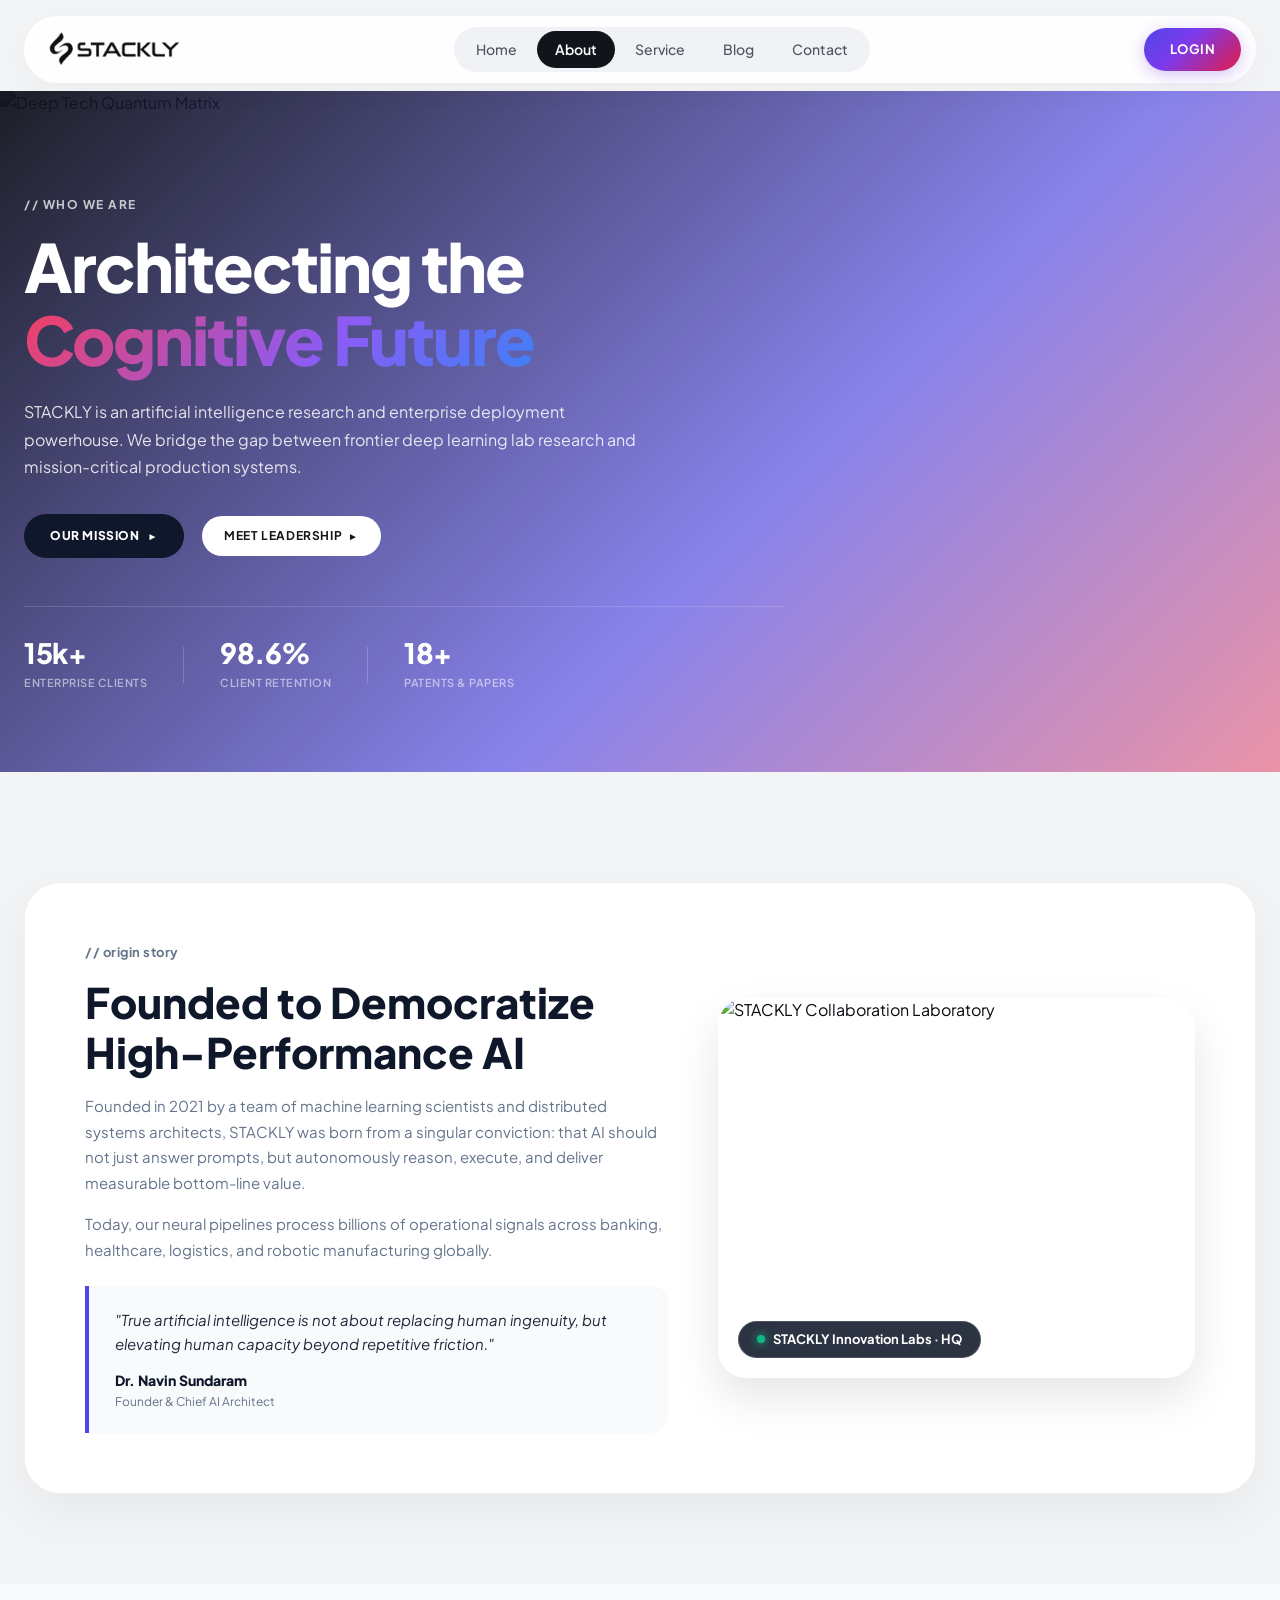
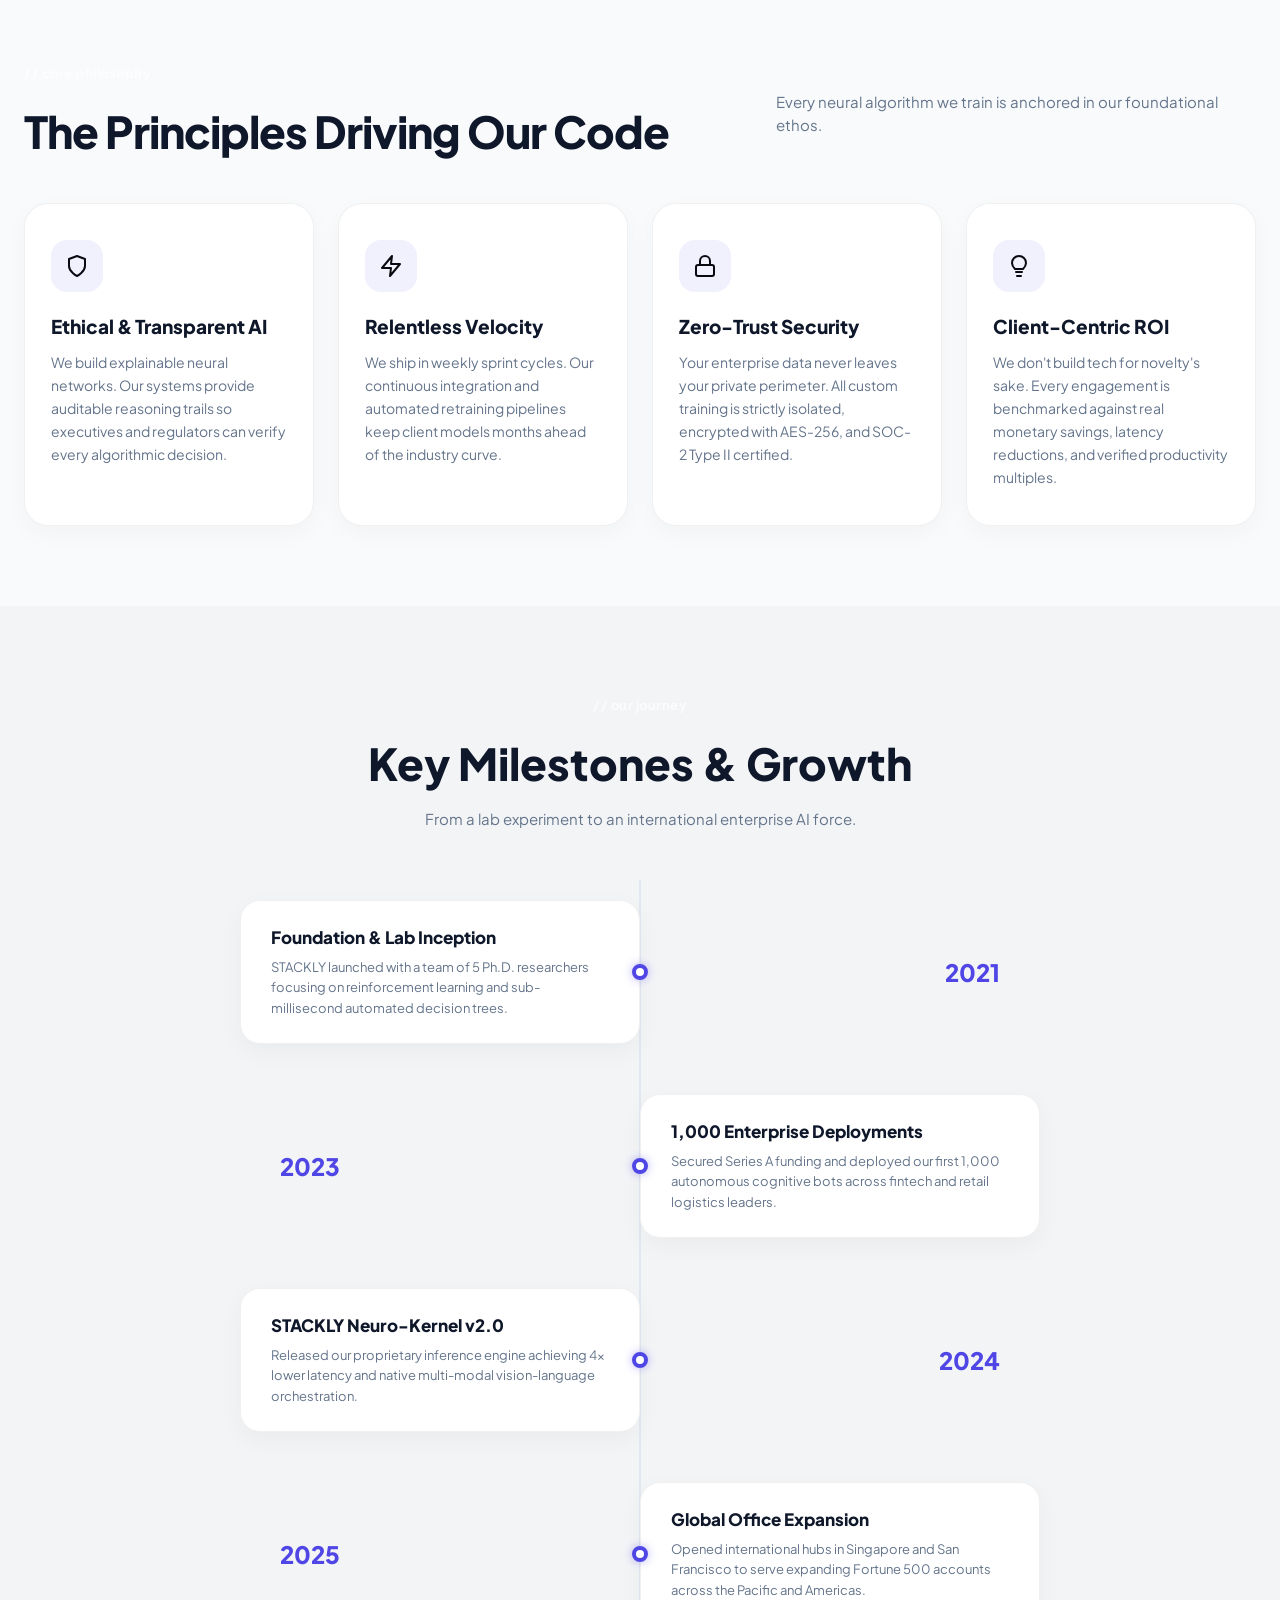
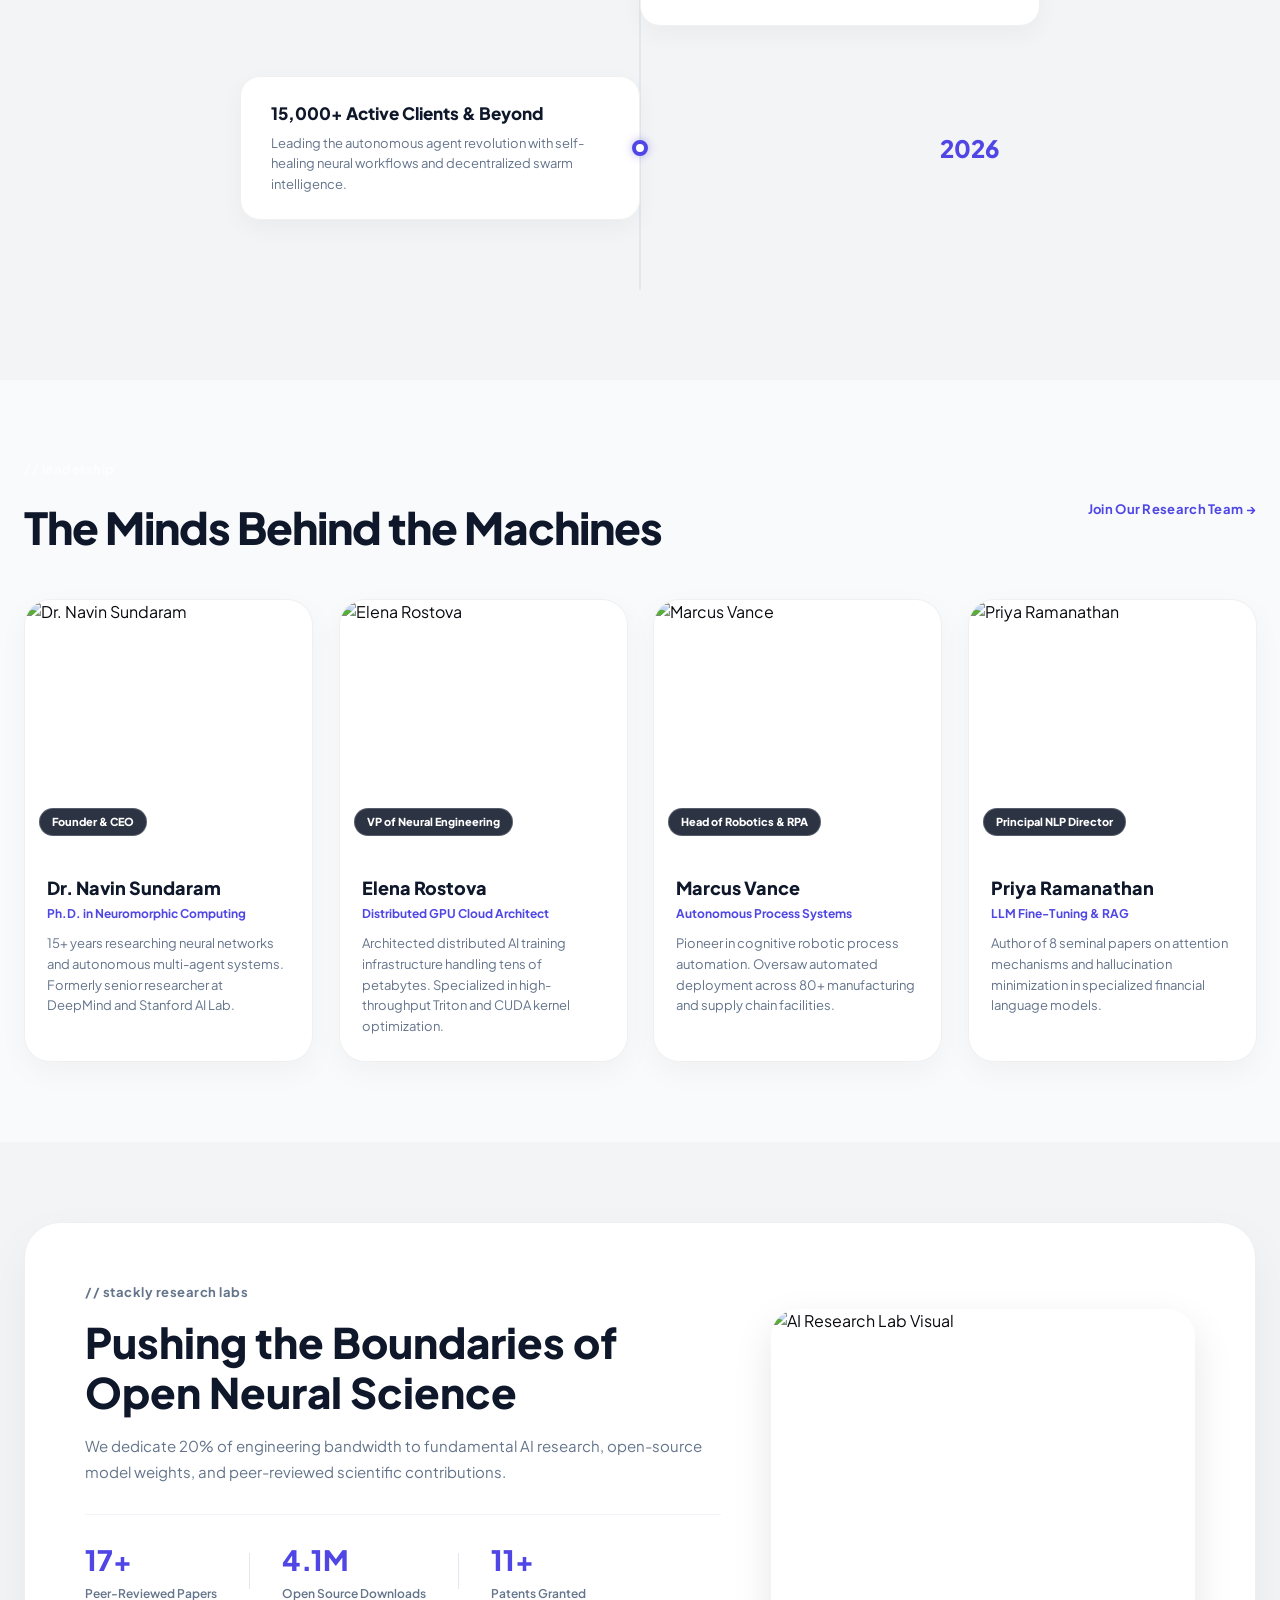
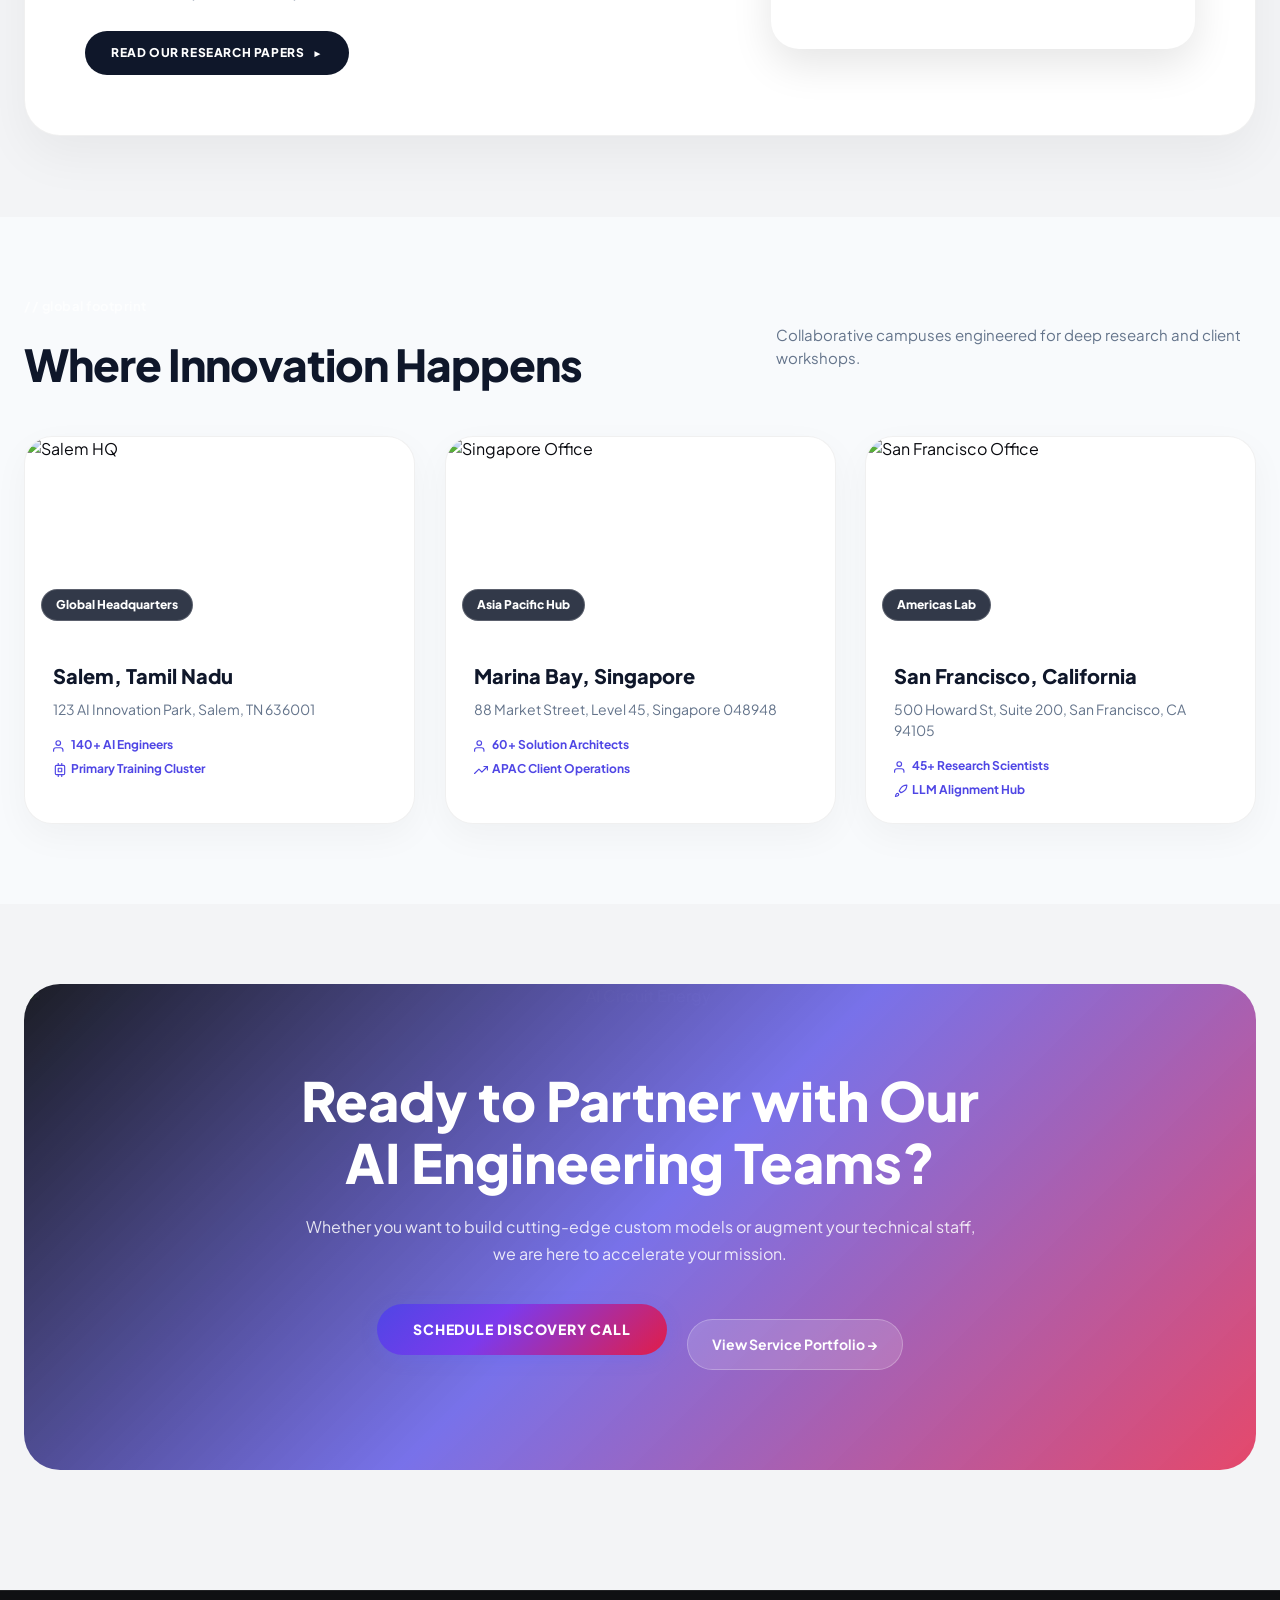
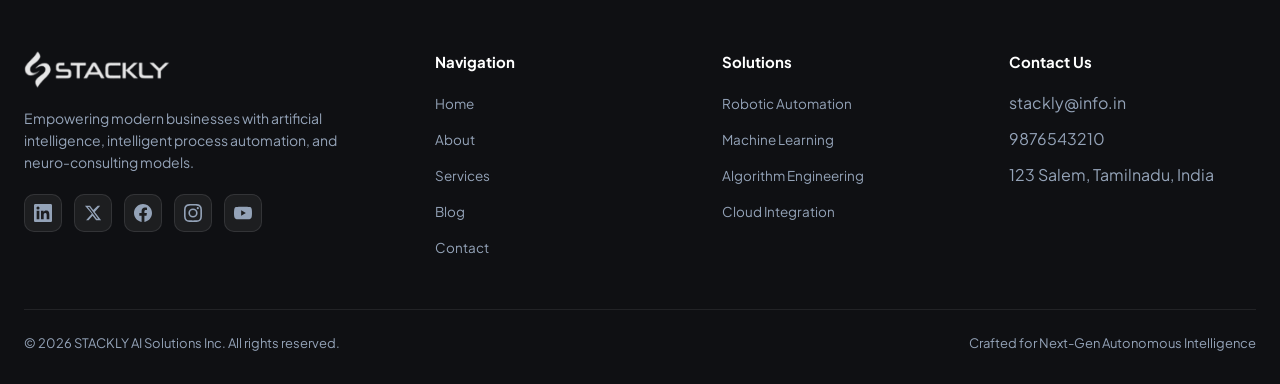
==== commit 61d6cf0a: "Add files via upload" ====
--- a/about.html
+++ b/about.html
@@ -420,6 +420,23 @@
         <div class="footer-brand">
           <img src="assets/images/Logo.webp" alt="STACKLY" class="footer-brand-logo">
           <p class="footer-desc">Empowering modern businesses with artificial intelligence, intelligent process automation, and neuro-consulting models.</p>
+          <div class="footer-social">
+            <a href="https://www.linkedin.com/" target="_blank" rel="noopener noreferrer" class="footer-social-link" aria-label="LinkedIn">
+              <svg xmlns="http://www.w3.org/2000/svg" width="18" height="18" viewBox="0 0 24 24" fill="currentColor"><path d="M20.447 20.452h-3.554v-5.569c0-1.328-.027-3.037-1.852-3.037-1.853 0-2.136 1.445-2.136 2.939v5.667H9.351V9h3.414v1.561h.046c.477-.9 1.637-1.85 3.37-1.85 3.601 0 4.267 2.37 4.267 5.455v6.286zM5.337 7.433a2.062 2.062 0 0 1-2.063-2.065 2.064 2.064 0 1 1 2.063 2.065zm1.782 13.019H3.555V9h3.564v11.452zM22.225 0H1.771C.792 0 0 .774 0 1.729v20.542C0 23.227.792 24 1.771 24h20.451C23.2 24 24 23.227 24 22.271V1.729C24 .774 23.2 0 22.222 0h.003z"/></svg>
+            </a>
+            <a href="https://x.com/" target="_blank" rel="noopener noreferrer" class="footer-social-link" aria-label="X (Twitter)">
+              <svg xmlns="http://www.w3.org/2000/svg" width="18" height="18" viewBox="0 0 24 24" fill="currentColor"><path d="M18.244 2.25h3.308l-7.227 8.26 8.502 11.24H16.17l-4.714-6.231-5.401 6.231H2.746l7.73-8.835L1.254 2.25H8.08l4.253 5.622zm-1.161 17.52h1.833L7.084 4.126H5.117z"/></svg>
+            </a>
+            <a href="https://www.facebook.com/" target="_blank" rel="noopener noreferrer" class="footer-social-link" aria-label="Facebook">
+              <svg xmlns="http://www.w3.org/2000/svg" width="18" height="18" viewBox="0 0 24 24" fill="currentColor"><path d="M24 12.073c0-6.627-5.373-12-12-12s-12 5.373-12 12c0 5.99 4.388 10.954 10.125 11.854v-8.385H7.078v-3.47h3.047V9.43c0-3.007 1.792-4.669 4.533-4.669 1.312 0 2.686.235 2.686.235v2.953H15.83c-1.491 0-1.956.925-1.956 1.874v2.25h3.328l-.532 3.47h-2.796v8.385C19.612 23.027 24 18.062 24 12.073z"/></svg>
+            </a>
+            <a href="https://www.instagram.com/" target="_blank" rel="noopener noreferrer" class="footer-social-link" aria-label="Instagram">
+              <svg xmlns="http://www.w3.org/2000/svg" width="18" height="18" viewBox="0 0 24 24" fill="currentColor"><path d="M12 2.163c3.204 0 3.584.012 4.85.07 3.252.148 4.771 1.691 4.919 4.919.058 1.265.069 1.645.069 4.849 0 3.205-.012 3.584-.069 4.849-.149 3.225-1.664 4.771-4.919 4.919-1.266.058-1.644.07-4.85.07-3.204 0-3.584-.012-4.849-.07-3.26-.149-4.771-1.699-4.919-4.92-.058-1.265-.07-1.644-.07-4.849 0-3.204.013-3.583.07-4.849.149-3.227 1.664-4.771 4.919-4.919 1.266-.057 1.645-.069 4.849-.069zM12 0C8.741 0 8.333.014 7.053.072 2.695.272.273 2.69.073 7.052.014 8.333 0 8.741 0 12c0 3.259.014 3.668.072 4.948.2 4.358 2.618 6.78 6.98 6.98C8.333 23.986 8.741 24 12 24c3.259 0 3.668-.014 4.948-.072 4.354-.2 6.782-2.618 6.979-6.98.059-1.28.073-1.689.073-4.948 0-3.259-.014-3.667-.072-4.947-.196-4.354-2.617-6.78-6.979-6.98C15.668.014 15.259 0 12 0zm0 5.838a6.162 6.162 0 1 0 0 12.324 6.162 6.162 0 0 0 0-12.324zM12 16a4 4 0 1 1 0-8 4 4 0 0 1 0 8zm6.406-11.845a1.44 1.44 0 1 0 0 2.881 1.44 1.44 0 0 0 0-2.881z"/></svg>
+            </a>
+            <a href="https://www.youtube.com/" target="_blank" rel="noopener noreferrer" class="footer-social-link" aria-label="YouTube">
+              <svg xmlns="http://www.w3.org/2000/svg" width="18" height="18" viewBox="0 0 24 24" fill="currentColor"><path d="M23.498 6.186a3.016 3.016 0 0 0-2.122-2.136C19.505 3.545 12 3.545 12 3.545s-7.505 0-9.377.505A3.017 3.017 0 0 0 .502 6.186C0 8.07 0 12 0 12s0 3.93.502 5.814a3.016 3.016 0 0 0 2.122 2.136c1.871.505 9.376.505 9.376.505s7.505 0 9.377-.505a3.015 3.015 0 0 0 2.122-2.136C24 15.93 24 12 24 12s0-3.93-.502-5.814zM9.545 15.568V8.432L15.818 12l-6.273 3.568z"/></svg>
+            </a>
+          </div>
         </div>
         <div class="footer-col">
           <h4>Navigation</h4>
--- a/styles.css
+++ b/styles.css
@@ -1688,6 +1688,63 @@
   font-size: 13px;
 }
 
+/* Footer Social Icons */
+.footer-social {
+  display: flex;
+  gap: 12px;
+  margin-top: 20px;
+}
+
+.footer-social-link {
+  display: flex;
+  align-items: center;
+  justify-content: center;
+  width: 38px;
+  height: 38px;
+  border-radius: 10px;
+  background: rgba(255, 255, 255, 0.06);
+  border: 1px solid rgba(255, 255, 255, 0.1);
+  color: #94a3b8;
+  text-decoration: none;
+  transition: color 0.25s ease, background 0.25s ease, border-color 0.25s ease, transform 0.25s ease, box-shadow 0.25s ease;
+}
+
+.footer-social-link:hover {
+  transform: translateY(-3px);
+  box-shadow: 0 8px 20px rgba(0, 0, 0, 0.35);
+}
+
+.footer-social-link[aria-label="LinkedIn"]:hover {
+  color: #0a66c2;
+  background: rgba(10, 102, 194, 0.15);
+  border-color: rgba(10, 102, 194, 0.4);
+}
+
+.footer-social-link[aria-label="X (Twitter)"]:hover {
+  color: #e7e9ea;
+  background: rgba(231, 233, 234, 0.1);
+  border-color: rgba(231, 233, 234, 0.3);
+}
+
+.footer-social-link[aria-label="Facebook"]:hover {
+  color: #1877f2;
+  background: rgba(24, 119, 242, 0.15);
+  border-color: rgba(24, 119, 242, 0.4);
+}
+
+.footer-social-link[aria-label="Instagram"]:hover {
+  color: #e1306c;
+  background: rgba(225, 48, 108, 0.15);
+  border-color: rgba(225, 48, 108, 0.4);
+}
+
+.footer-social-link[aria-label="YouTube"]:hover {
+  color: #ff0000;
+  background: rgba(255, 0, 0, 0.12);
+  border-color: rgba(255, 0, 0, 0.35);
+}
+
+
 /* ==========================================================================
    Scroll Reveal Animations
    ========================================================================== */
@@ -6553,3 +6610,116 @@
   80%       { transform: translateX(4px); }
 }
 
+
+/* ==========================================================================
+   Preloader
+   ========================================================================== */
+.preloader {
+  position: fixed;
+  inset: 0;
+  z-index: 99999;
+  background: #04060e;
+  display: flex;
+  align-items: center;
+  justify-content: center;
+  overflow: hidden;
+  transition: opacity 0.7s ease, visibility 0.7s ease;
+}
+.preloader--hidden {
+  opacity: 0;
+  visibility: hidden;
+  pointer-events: none;
+}
+.preloader-bg-orb {
+  position: absolute;
+  border-radius: 50%;
+  filter: blur(90px);
+  opacity: 0.18;
+  animation: orbFloat 6s ease-in-out infinite alternate;
+}
+.preloader-bg-orb.orb-1 {
+  width: 480px; height: 480px;
+  background: radial-gradient(circle, #6c63ff, transparent 70%);
+  top: -120px; left: -100px;
+  animation-duration: 7s;
+}
+.preloader-bg-orb.orb-2 {
+  width: 360px; height: 360px;
+  background: radial-gradient(circle, #00d4aa, transparent 70%);
+  bottom: -80px; right: -60px;
+  animation-duration: 9s;
+  animation-delay: -3s;
+}
+.preloader-bg-orb.orb-3 {
+  width: 260px; height: 260px;
+  background: radial-gradient(circle, #ff6b9d, transparent 70%);
+  top: 50%; right: 15%;
+  animation-duration: 5.5s;
+  animation-delay: -1.5s;
+}
+@keyframes orbFloat {
+  from { transform: translateY(0) scale(1); }
+  to   { transform: translateY(40px) scale(1.08); }
+}
+.preloader-inner {
+  position: relative;
+  z-index: 2;
+  display: flex;
+  flex-direction: column;
+  align-items: center;
+  gap: 28px;
+  padding: 48px 60px;
+  background: rgba(255, 255, 255, 0.04);
+  border: 1px solid rgba(255, 255, 255, 0.08);
+  border-radius: 24px;
+  backdrop-filter: blur(20px);
+  box-shadow: 0 32px 80px rgba(0, 0, 0, 0.5), 0 0 0 1px rgba(255,255,255,0.04);
+  animation: preloaderCardIn 0.6s cubic-bezier(0.22, 1, 0.36, 1) both;
+}
+@keyframes preloaderCardIn {
+  from { opacity: 0; transform: translateY(24px) scale(0.97); }
+  to   { opacity: 1; transform: translateY(0) scale(1); }
+}
+.preloader-logo {
+  animation: logoPulse 2s ease-in-out infinite;
+}
+.preloader-logo img {
+  height: 52px;
+  width: auto;
+  display: block;
+}
+@keyframes logoPulse {
+  0%, 100% { filter: drop-shadow(0 0 12px rgba(108,99,255,0.45)); transform: scale(1); }
+  50%       { filter: drop-shadow(0 0 28px rgba(108,99,255,0.85)); transform: scale(1.04); }
+}
+.preloader-bar-track {
+  width: 220px;
+  height: 4px;
+  background: rgba(255, 255, 255, 0.08);
+  border-radius: 99px;
+  overflow: hidden;
+}
+.preloader-bar-fill {
+  height: 100%;
+  width: 0%;
+  border-radius: 99px;
+  background: linear-gradient(90deg, #6c63ff, #00d4aa);
+  animation: barGrow 2.5s cubic-bezier(0.4, 0, 0.2, 1) forwards;
+  box-shadow: 0 0 12px rgba(108, 99, 255, 0.7);
+}
+@keyframes barGrow {
+  0%   { width: 0%; }
+  40%  { width: 60%; }
+  70%  { width: 82%; }
+  90%  { width: 94%; }
+  100% { width: 100%; }
+}
+.preloader-label {
+  font-family: 'Inter', 'Outfit', sans-serif;
+  font-size: 13px;
+  font-weight: 500;
+  letter-spacing: 0.04em;
+  color: rgba(255, 255, 255, 0.5);
+  margin: 0;
+  transition: opacity 0.2s ease;
+}
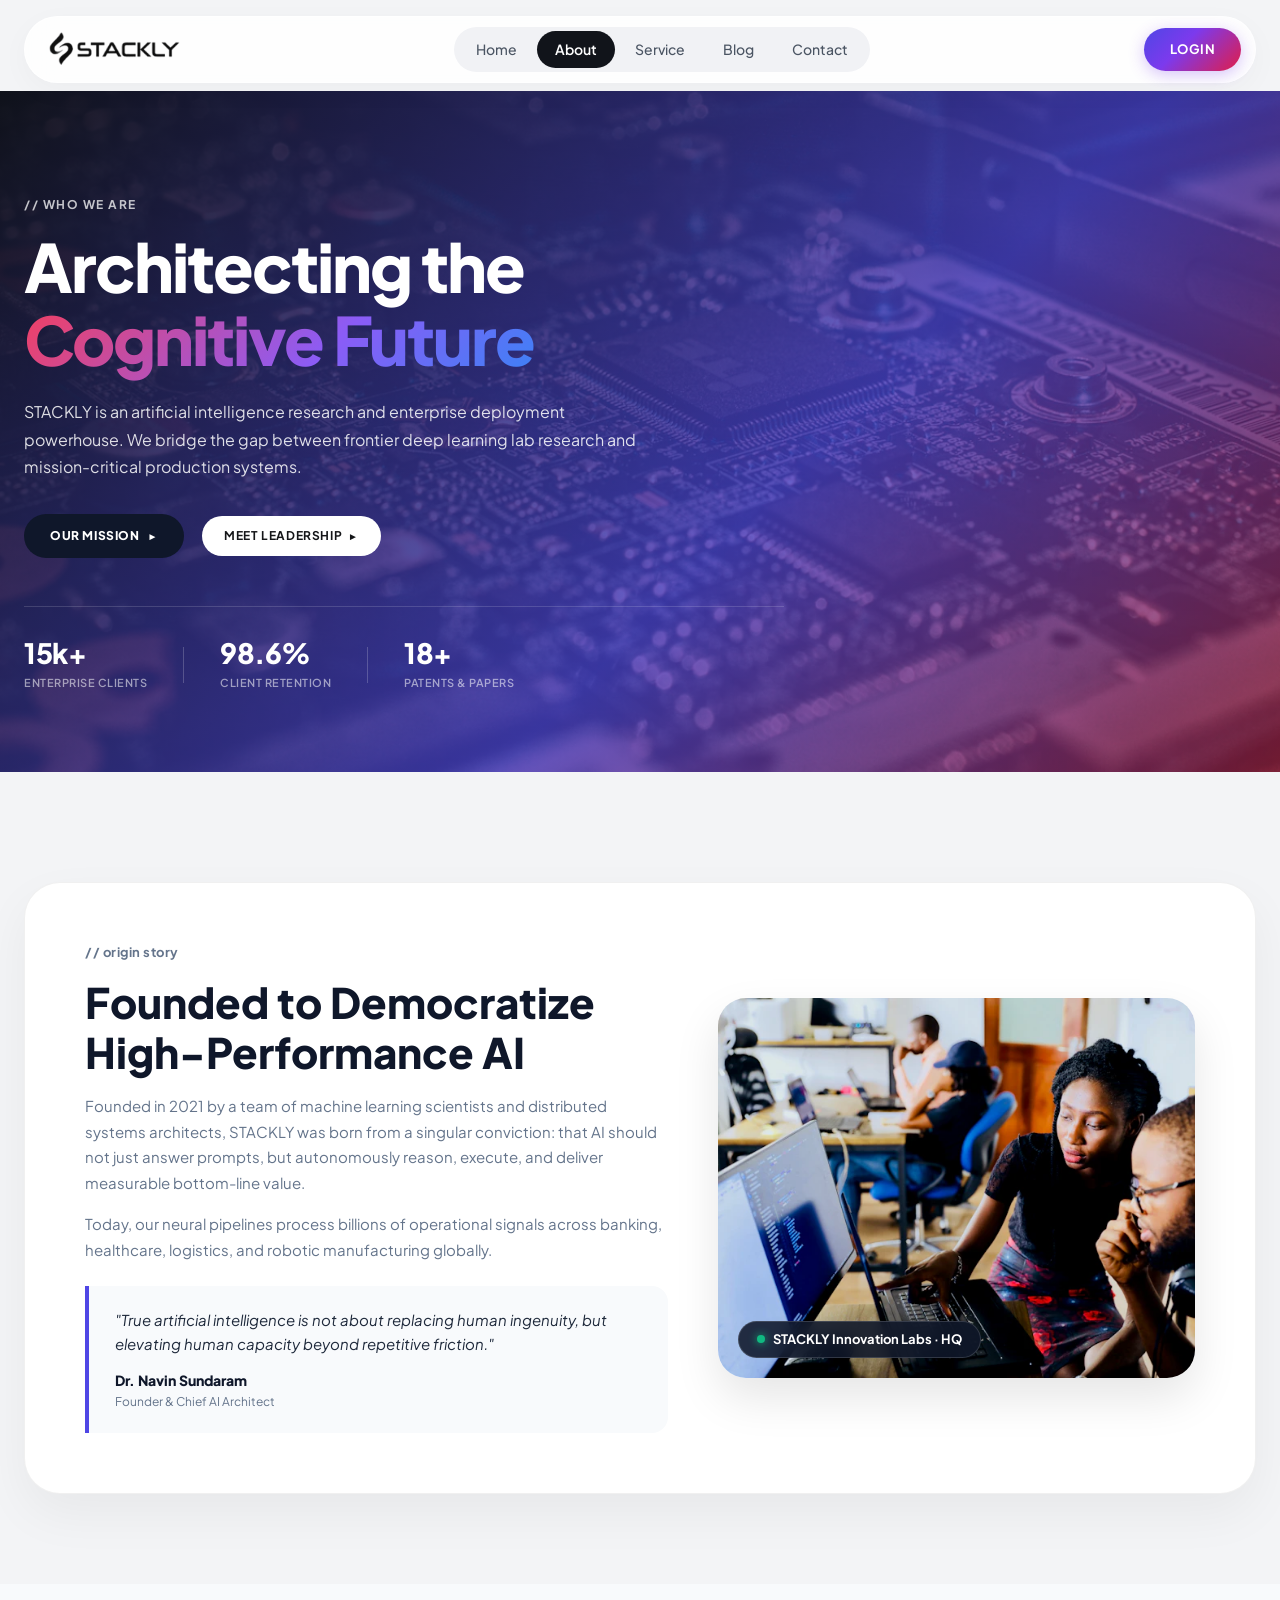
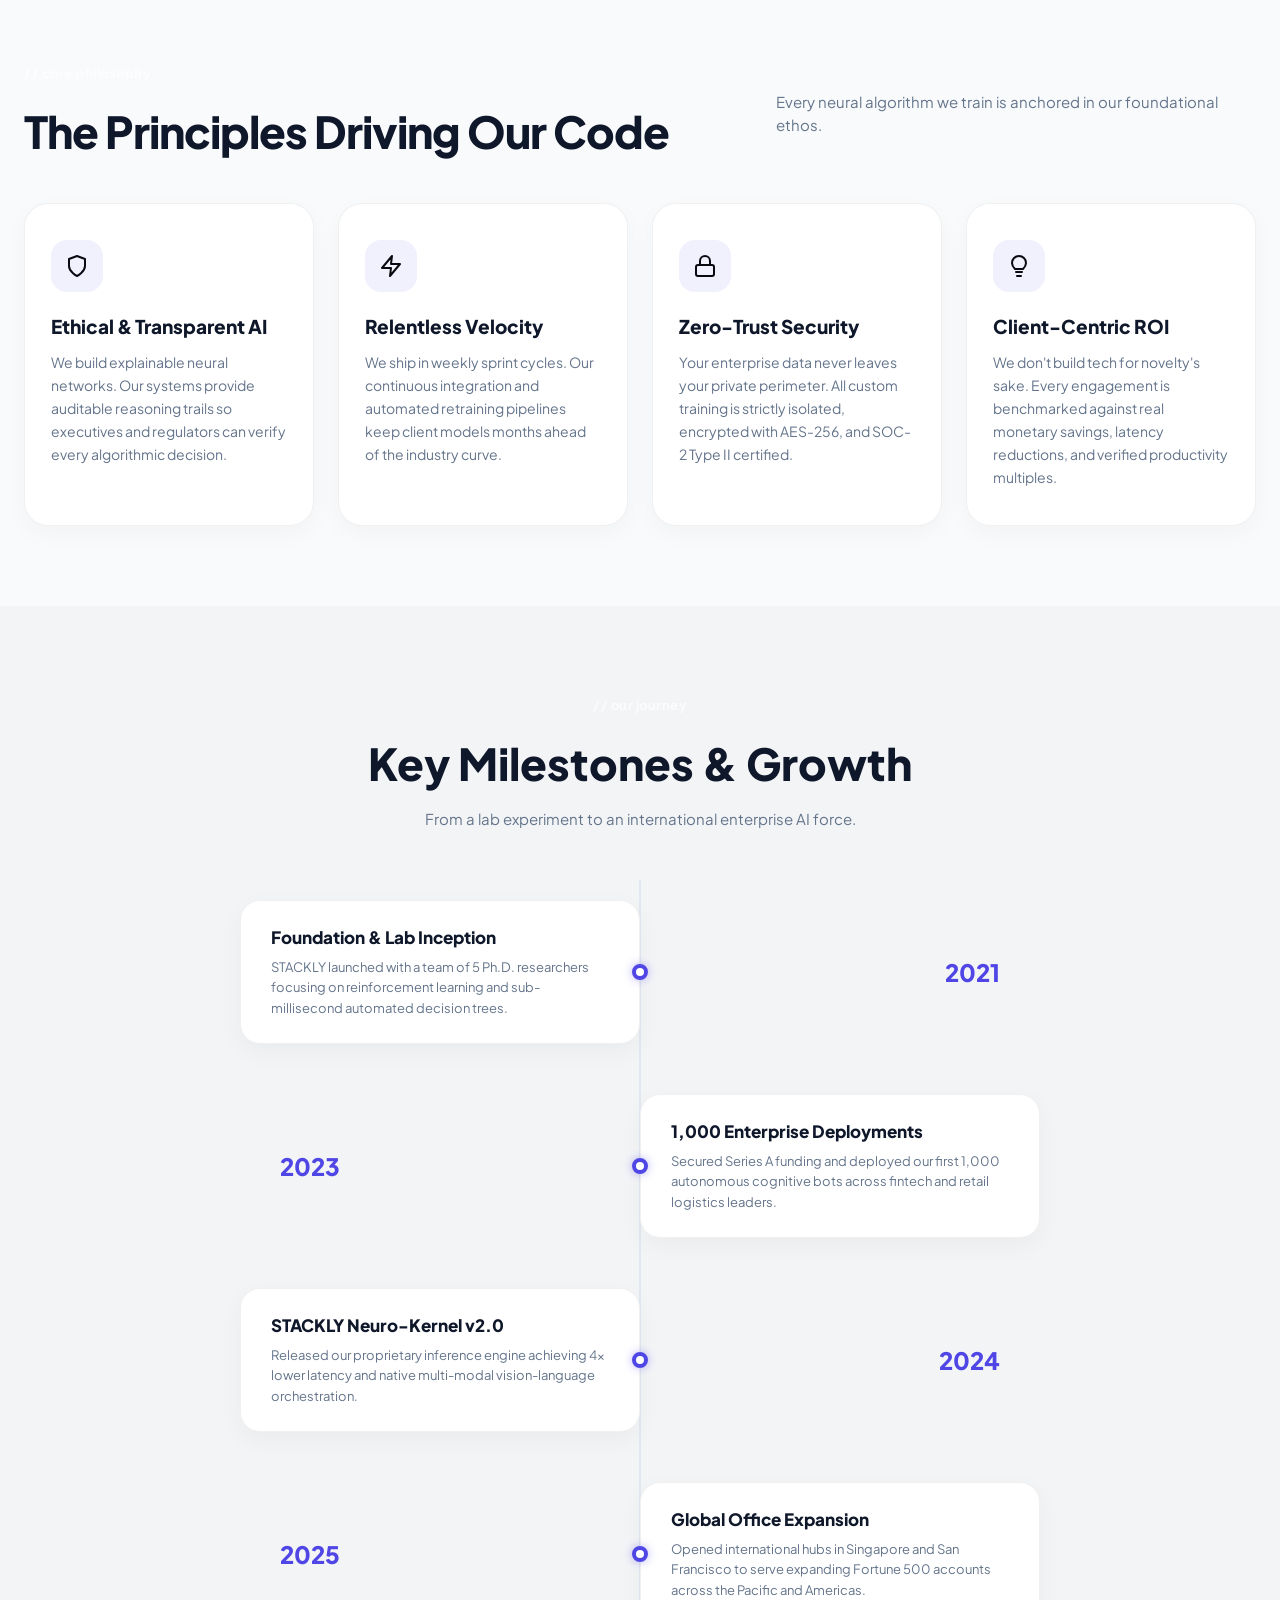
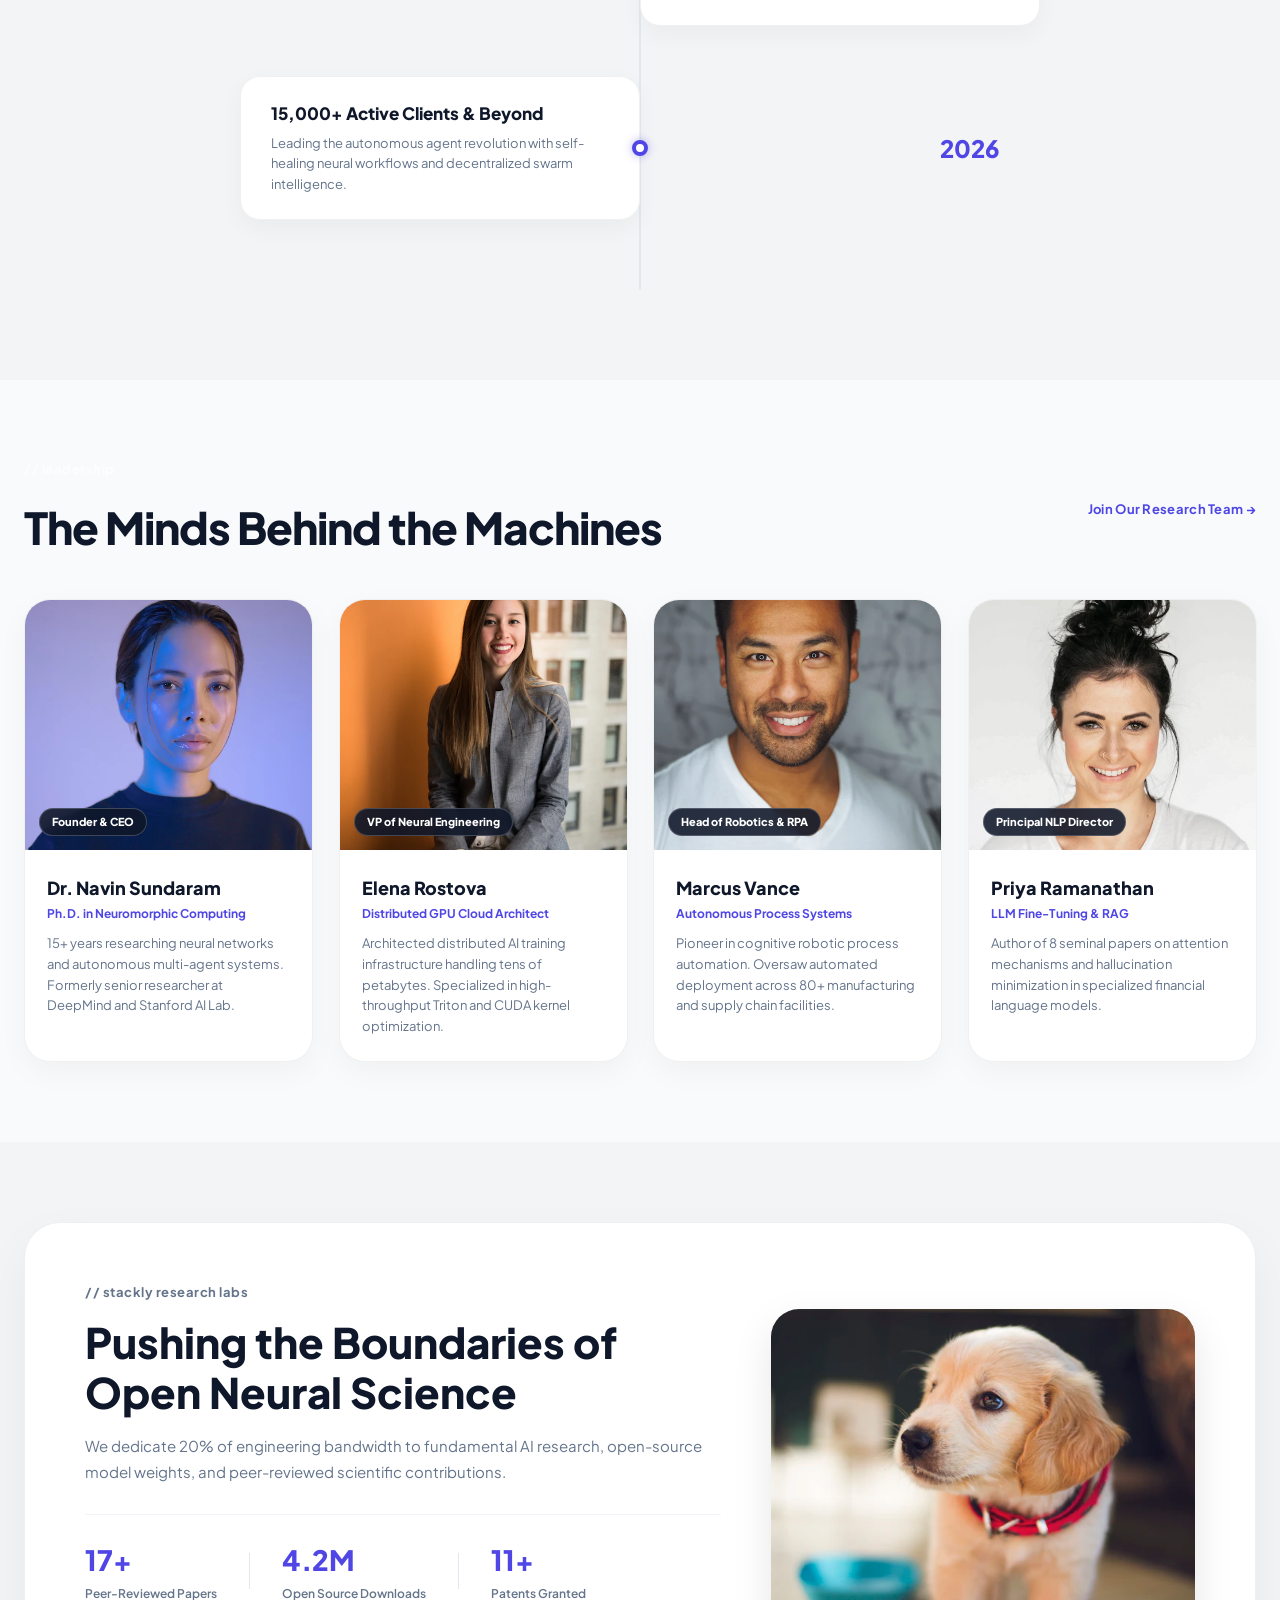
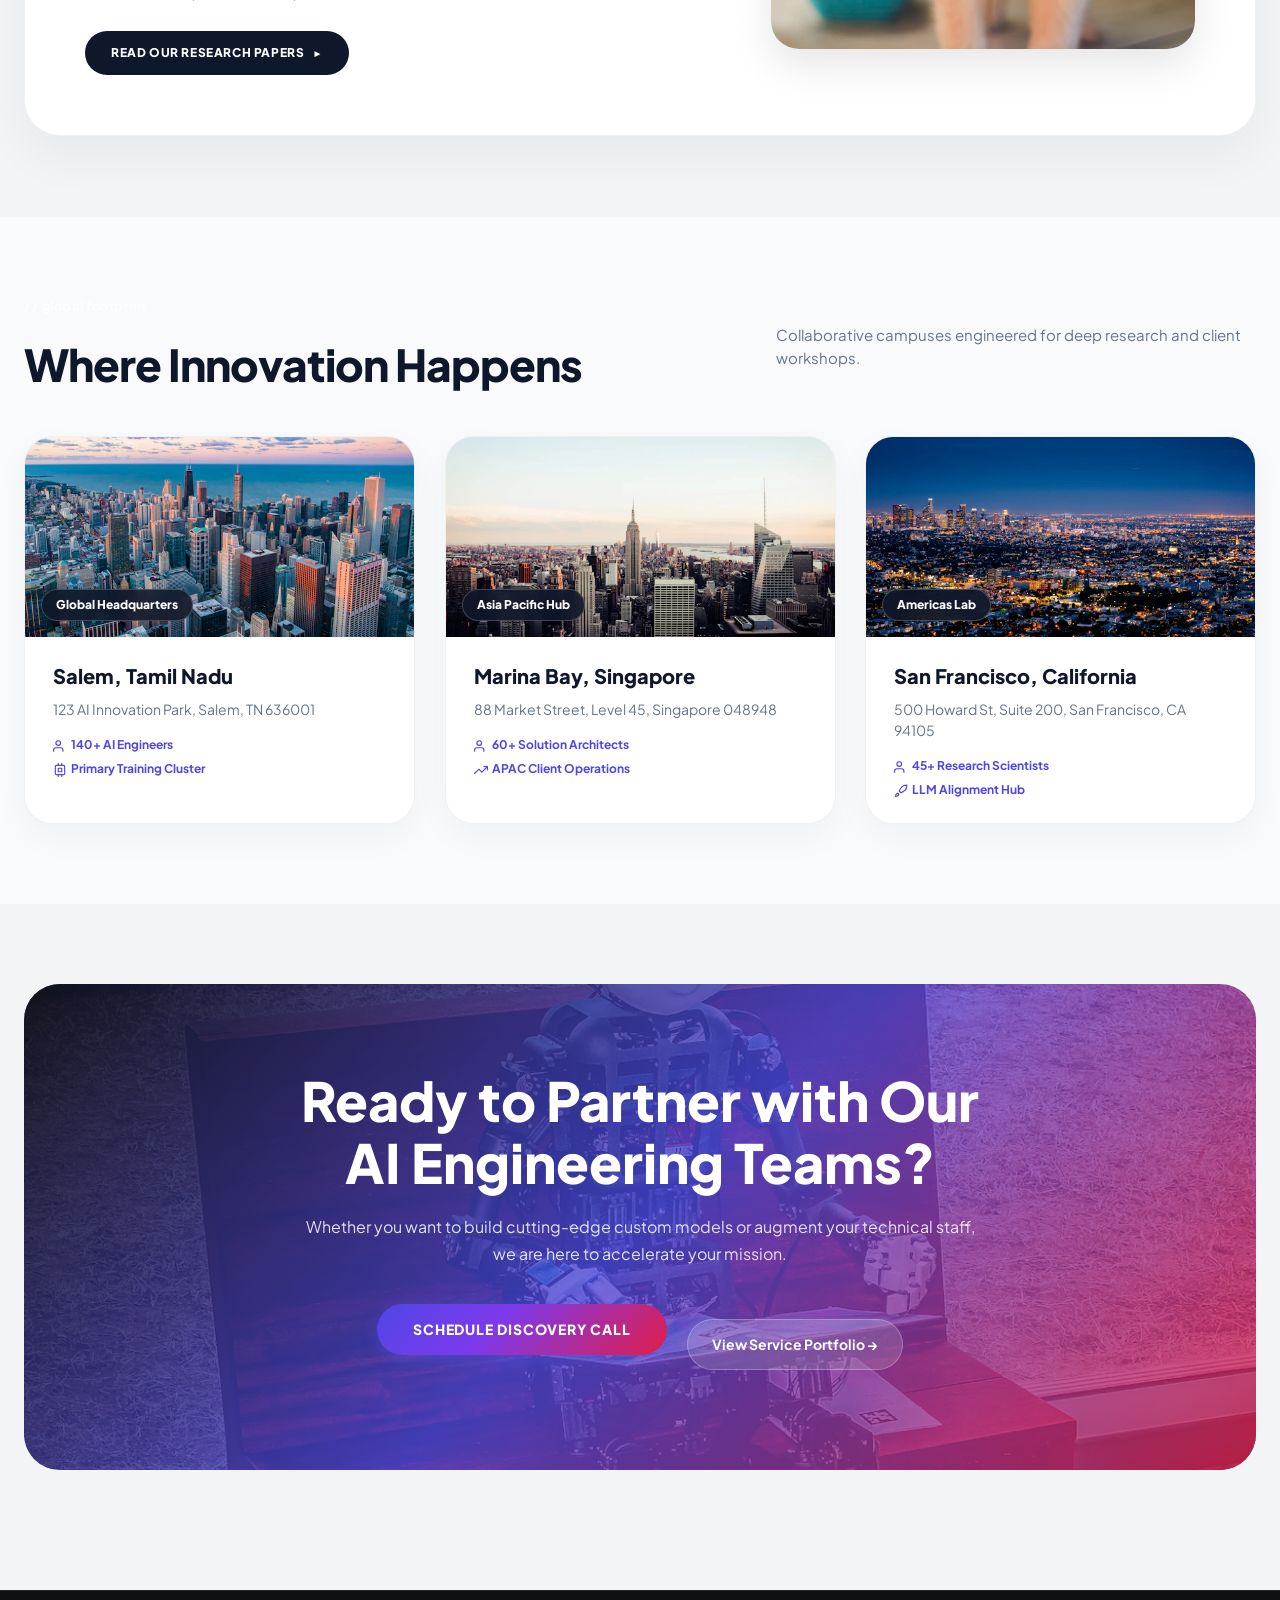
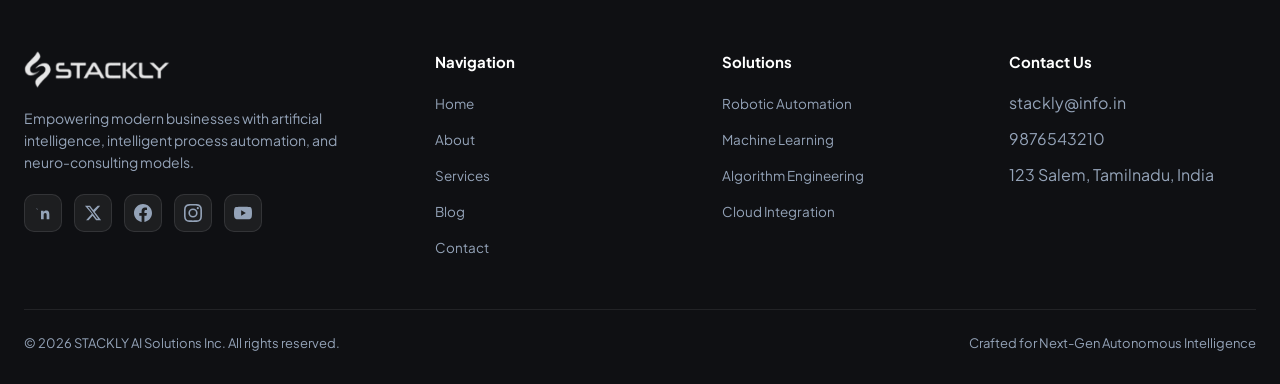
==== commit eb7d5c99: "Add files via upload" ====
--- a/about.html
+++ b/about.html
@@ -34,7 +34,7 @@
        ========================================================================= -->
   <section class="about-hero" id="about-hero">
     <div class="about-hero-bg">
-      <img src="https://images.unsplash.com/photo-1518770660439-4636190af475?w=1600&q=80&auto=format&fit=crop&fm=webp" alt="Deep Tech Quantum Matrix" class="about-hero-bg-img">
+      <img src="assets/images/about_hero_bg.webp" alt="Deep Tech Quantum Matrix" class="about-hero-bg-img">
       <div class="about-hero-overlay"></div>
     </div>
     <div class="container">
@@ -95,7 +95,7 @@
         <!-- Right: Visual Card -->
         <div class="mission-right" data-animate="fade-left">
           <div class="mission-visual-card">
-            <img src="https://images.unsplash.com/photo-1531482615713-2afd69097998?w=700&q=80&auto=format&fit=crop&fm=webp" alt="STACKLY Collaboration Laboratory" class="mission-img">
+            <img src="assets/images/about_mission.webp" alt="STACKLY Collaboration Laboratory" class="mission-img">
             <div class="mission-visual-badge">
               <span class="mission-badge-dot"></span>
               <span>STACKLY Innovation Labs · HQ</span>
@@ -232,7 +232,7 @@
         <!-- Leader 1 -->
         <div class="team-card" data-animate="fade-up">
           <div class="team-img-wrap">
-            <img src="https://images.unsplash.com/photo-1534528741775-53994a69daeb?w=500&q=80&auto=format&fit=crop&fm=webp" alt="Dr. Navin Sundaram" class="team-img">
+            <img src="assets/images/about_team_navin.webp" alt="Dr. Navin Sundaram" class="team-img">
             <div class="team-role-badge">Founder & CEO</div>
           </div>
           <div class="team-info">
@@ -245,7 +245,7 @@
         <!-- Leader 2 -->
         <div class="team-card" data-animate="fade-up">
           <div class="team-img-wrap">
-            <img src="https://images.unsplash.com/photo-1573496359142-b8d87734a5a2?w=500&q=80&auto=format&fit=crop&fm=webp" alt="Elena Rostova" class="team-img">
+            <img src="assets/images/about_team_elena.webp" alt="Elena Rostova" class="team-img">
             <div class="team-role-badge">VP of Neural Engineering</div>
           </div>
           <div class="team-info">
@@ -258,7 +258,7 @@
         <!-- Leader 3 -->
         <div class="team-card" data-animate="fade-up">
           <div class="team-img-wrap">
-            <img src="https://images.unsplash.com/photo-1507003211169-0a1dd7228f2d?w=500&q=80&auto=format&fit=crop&fm=webp" alt="Marcus Vance" class="team-img">
+            <img src="assets/images/about_team_marcus.webp" alt="Marcus Vance" class="team-img">
             <div class="team-role-badge">Head of Robotics & RPA</div>
           </div>
           <div class="team-info">
@@ -271,7 +271,7 @@
         <!-- Leader 4 -->
         <div class="team-card" data-animate="fade-up">
           <div class="team-img-wrap">
-            <img src="https://images.unsplash.com/photo-1580489944761-15a19d654956?w=500&q=80&auto=format&fit=crop&fm=webp" alt="Priya Ramanathan" class="team-img">
+            <img src="assets/images/about_team_priya.webp" alt="Priya Ramanathan" class="team-img">
             <div class="team-role-badge">Principal NLP Director</div>
           </div>
           <div class="team-info">
@@ -319,7 +319,7 @@
         </div>
 
         <div class="research-right">
-          <img src="https://images.unsplash.com/photo-1507146426996-ef05306b995a?w=700&q=80&auto=format&fit=crop&fm=webp" alt="AI Research Lab Visual" class="research-img">
+          <img src="assets/images/about_research.webp" alt="AI Research Lab Visual" class="research-img">
         </div>
       </div>
     </div>
@@ -341,7 +341,7 @@
       <div class="offices-grid">
         <div class="office-card" data-animate="fade-up">
           <div class="office-img-wrap">
-            <img src="https://images.unsplash.com/photo-1477959858617-67f85cf4f1df?w=600&q=80&auto=format&fit=crop&fm=webp" alt="Salem HQ" class="office-img">
+            <img src="assets/images/office_salem.webp" alt="Salem HQ" class="office-img">
             <span class="office-badge">Global Headquarters</span>
           </div>
           <div class="office-body">
@@ -356,7 +356,7 @@
 
         <div class="office-card" data-animate="fade-up">
           <div class="office-img-wrap">
-            <img src="https://images.unsplash.com/photo-1534430480872-3498386e7856?w=600&q=80&auto=format&fit=crop&fm=webp" alt="Singapore Office" class="office-img">
+            <img src="assets/images/office_singapore.webp" alt="Singapore Office" class="office-img">
             <span class="office-badge">Asia Pacific Hub</span>
           </div>
           <div class="office-body">
@@ -371,7 +371,7 @@
 
         <div class="office-card" data-animate="fade-up">
           <div class="office-img-wrap">
-            <img src="https://images.unsplash.com/photo-1444723121867-7a241cacace9?w=600&q=80&auto=format&fit=crop&fm=webp" alt="San Francisco Office" class="office-img">
+            <img src="assets/images/office_sf.webp" alt="San Francisco Office" class="office-img">
             <span class="office-badge">Americas Lab</span>
           </div>
           <div class="office-body">
@@ -394,7 +394,7 @@
     <div class="container">
       <div class="about-cta-box" data-animate="scale-up">
         <div class="about-cta-bg-img-wrap">
-          <img src="https://images.unsplash.com/photo-1620712943543-bcc4688e7485?w=1400&q=80&auto=format&fit=crop&fm=webp" alt="AI Circuit Energy" class="about-cta-bg-img">
+          <img src="assets/images/about_cta_bg.webp" alt="AI Circuit Energy" class="about-cta-bg-img">
           <div class="about-cta-overlay"></div>
         </div>
         <div class="about-cta-content">
@@ -421,19 +421,19 @@
           <img src="assets/images/Logo.webp" alt="STACKLY" class="footer-brand-logo">
           <p class="footer-desc">Empowering modern businesses with artificial intelligence, intelligent process automation, and neuro-consulting models.</p>
           <div class="footer-social">
-            <a href="https://www.linkedin.com/" target="_blank" rel="noopener noreferrer" class="footer-social-link" aria-label="LinkedIn">
-              <svg xmlns="http://www.w3.org/2000/svg" width="18" height="18" viewBox="0 0 24 24" fill="currentColor"><path d="M20.447 20.452h-3.554v-5.569c0-1.328-.027-3.037-1.852-3.037-1.853 0-2.136 1.445-2.136 2.939v5.667H9.351V9h3.414v1.561h.046c.477-.9 1.637-1.85 3.37-1.85 3.601 0 4.267 2.37 4.267 5.455v6.286zM5.337 7.433a2.062 2.062 0 0 1-2.063-2.065 2.064 2.064 0 1 1 2.063 2.065zm1.782 13.019H3.555V9h3.564v11.452zM22.225 0H1.771C.792 0 0 .774 0 1.729v20.542C0 23.227.792 24 1.771 24h20.451C23.2 24 24 23.227 24 22.271V1.729C24 .774 23.2 0 22.222 0h.003z"/></svg>
-            </a>
-            <a href="https://x.com/" target="_blank" rel="noopener noreferrer" class="footer-social-link" aria-label="X (Twitter)">
+            <a href="404.html" class="footer-social-link" aria-label="LinkedIn">
+              <svg xmlns="http://www.w3.org/2000/svg" width="18" height="18" viewBox="0 0 24 24" fill="currentColor"><path d="M20.447 20.452h-3.554v-5.569c0-1.328-.027-3.037-1.852-3.037-1.853 0-2.136 1.445-2.136 2.939v5.667H9.351V9h3.414v1.561h.046c.477-.9 1.637-1.85 3.37-1.85 3.601 0 4.267 2.37 4.267 5.455v6.286zM5.337 7.433a2.062 2.062 0 0 1-2.063-2.065 2.064 2.064 1 1 2.063 2.065zm1.782 13.019H3.555V9h3.564v11.452zM22.225 0H1.771C.792 0 0 .774 0 1.729v20.542C0 23.227.792 24 1.771 24h20.451C23.2 24 24 23.227 24 22.271V1.729C24 .774 23.2 0 22.222 0h.003z"/></svg>
+            </a>
+            <a href="404.html" class="footer-social-link" aria-label="X (Twitter)">
               <svg xmlns="http://www.w3.org/2000/svg" width="18" height="18" viewBox="0 0 24 24" fill="currentColor"><path d="M18.244 2.25h3.308l-7.227 8.26 8.502 11.24H16.17l-4.714-6.231-5.401 6.231H2.746l7.73-8.835L1.254 2.25H8.08l4.253 5.622zm-1.161 17.52h1.833L7.084 4.126H5.117z"/></svg>
             </a>
-            <a href="https://www.facebook.com/" target="_blank" rel="noopener noreferrer" class="footer-social-link" aria-label="Facebook">
+            <a href="404.html" class="footer-social-link" aria-label="Facebook">
               <svg xmlns="http://www.w3.org/2000/svg" width="18" height="18" viewBox="0 0 24 24" fill="currentColor"><path d="M24 12.073c0-6.627-5.373-12-12-12s-12 5.373-12 12c0 5.99 4.388 10.954 10.125 11.854v-8.385H7.078v-3.47h3.047V9.43c0-3.007 1.792-4.669 4.533-4.669 1.312 0 2.686.235 2.686.235v2.953H15.83c-1.491 0-1.956.925-1.956 1.874v2.25h3.328l-.532 3.47h-2.796v8.385C19.612 23.027 24 18.062 24 12.073z"/></svg>
             </a>
-            <a href="https://www.instagram.com/" target="_blank" rel="noopener noreferrer" class="footer-social-link" aria-label="Instagram">
+            <a href="404.html" class="footer-social-link" aria-label="Instagram">
               <svg xmlns="http://www.w3.org/2000/svg" width="18" height="18" viewBox="0 0 24 24" fill="currentColor"><path d="M12 2.163c3.204 0 3.584.012 4.85.07 3.252.148 4.771 1.691 4.919 4.919.058 1.265.069 1.645.069 4.849 0 3.205-.012 3.584-.069 4.849-.149 3.225-1.664 4.771-4.919 4.919-1.266.058-1.644.07-4.85.07-3.204 0-3.584-.012-4.849-.07-3.26-.149-4.771-1.699-4.919-4.92-.058-1.265-.07-1.644-.07-4.849 0-3.204.013-3.583.07-4.849.149-3.227 1.664-4.771 4.919-4.919 1.266-.057 1.645-.069 4.849-.069zM12 0C8.741 0 8.333.014 7.053.072 2.695.272.273 2.69.073 7.052.014 8.333 0 8.741 0 12c0 3.259.014 3.668.072 4.948.2 4.358 2.618 6.78 6.98 6.98C8.333 23.986 8.741 24 12 24c3.259 0 3.668-.014 4.948-.072 4.354-.2 6.782-2.618 6.979-6.98.059-1.28.073-1.689.073-4.948 0-3.259-.014-3.667-.072-4.947-.196-4.354-2.617-6.78-6.979-6.98C15.668.014 15.259 0 12 0zm0 5.838a6.162 6.162 0 1 0 0 12.324 6.162 6.162 0 0 0 0-12.324zM12 16a4 4 0 1 1 0-8 4 4 0 0 1 0 8zm6.406-11.845a1.44 1.44 0 1 0 0 2.881 1.44 1.44 0 0 0 0-2.881z"/></svg>
             </a>
-            <a href="https://www.youtube.com/" target="_blank" rel="noopener noreferrer" class="footer-social-link" aria-label="YouTube">
+            <a href="404.html" class="footer-social-link" aria-label="YouTube">
               <svg xmlns="http://www.w3.org/2000/svg" width="18" height="18" viewBox="0 0 24 24" fill="currentColor"><path d="M23.498 6.186a3.016 3.016 0 0 0-2.122-2.136C19.505 3.545 12 3.545 12 3.545s-7.505 0-9.377.505A3.017 3.017 0 0 0 .502 6.186C0 8.07 0 12 0 12s0 3.93.502 5.814a3.016 3.016 0 0 0 2.122 2.136c1.871.505 9.376.505 9.376.505s7.505 0 9.377-.505a3.015 3.015 0 0 0 2.122-2.136C24 15.93 24 12 24 12s0-3.93-.502-5.814zM9.545 15.568V8.432L15.818 12l-6.273 3.568z"/></svg>
             </a>
           </div>
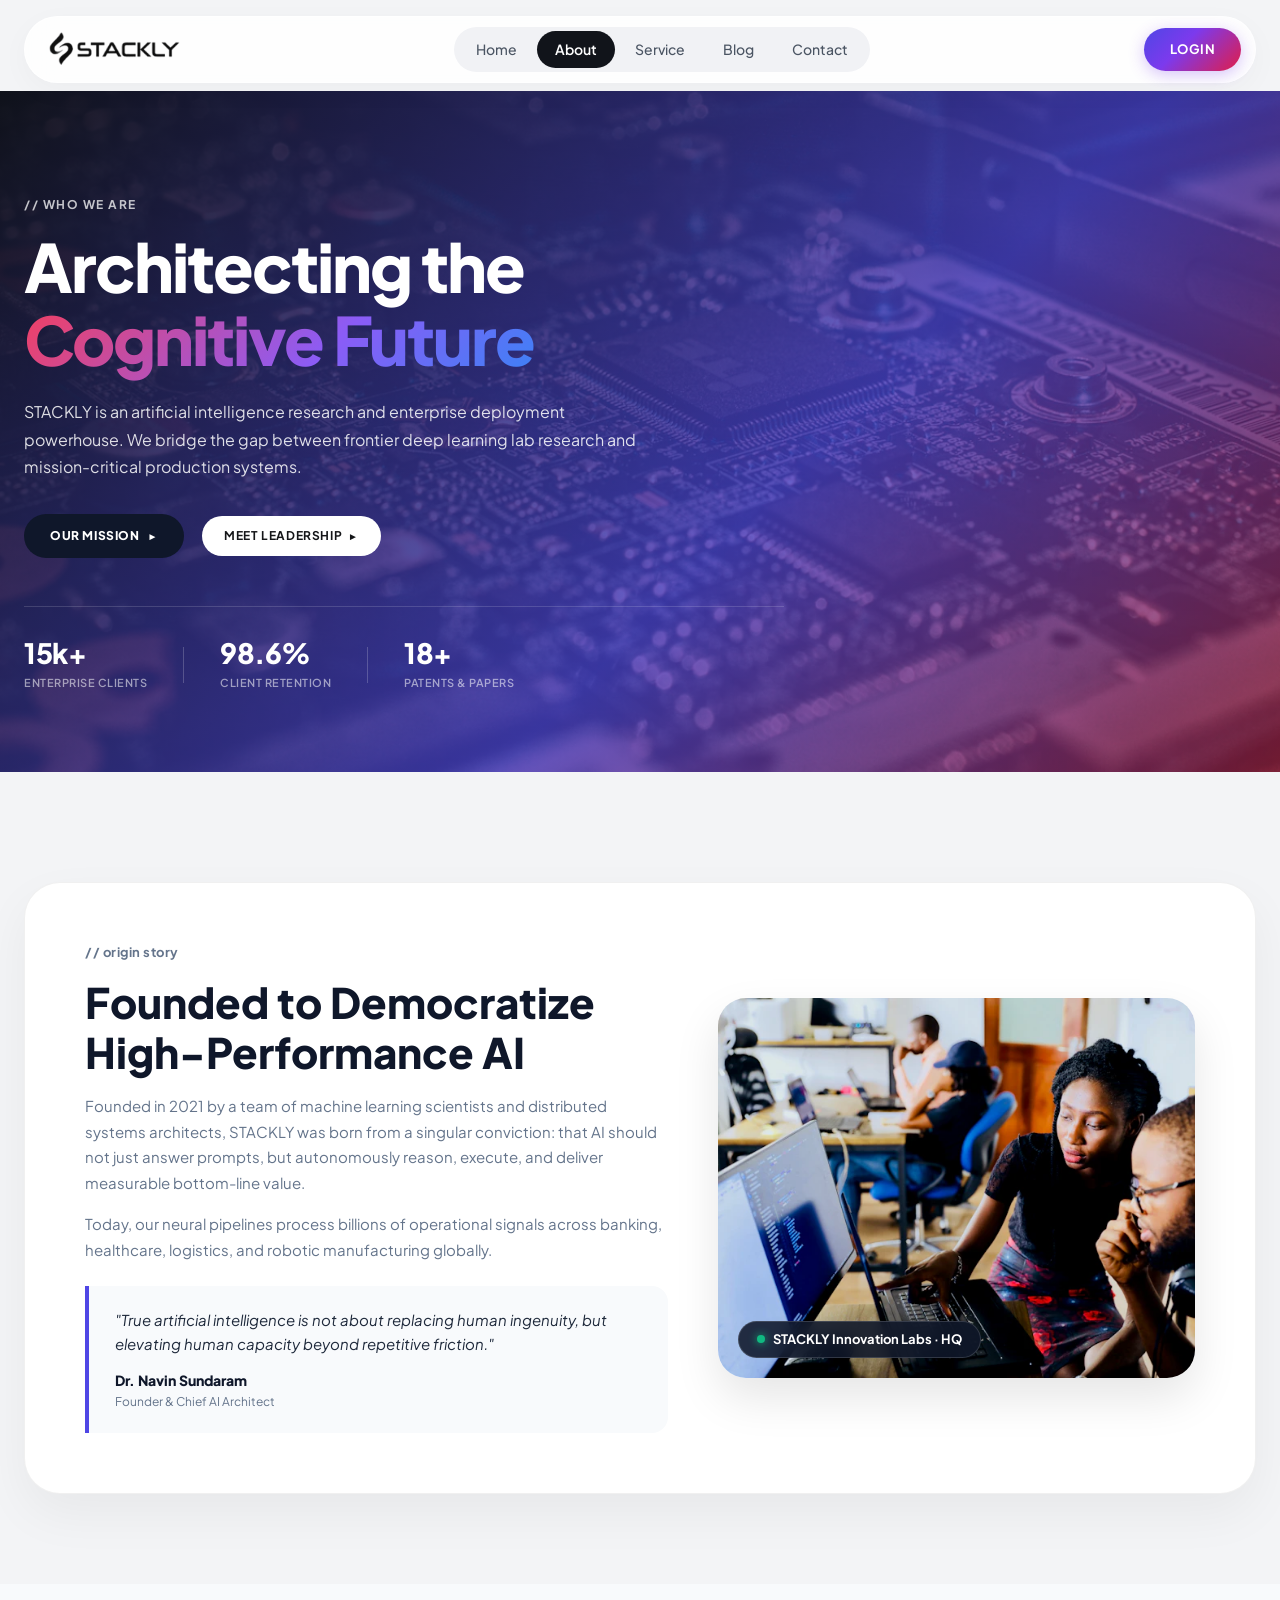
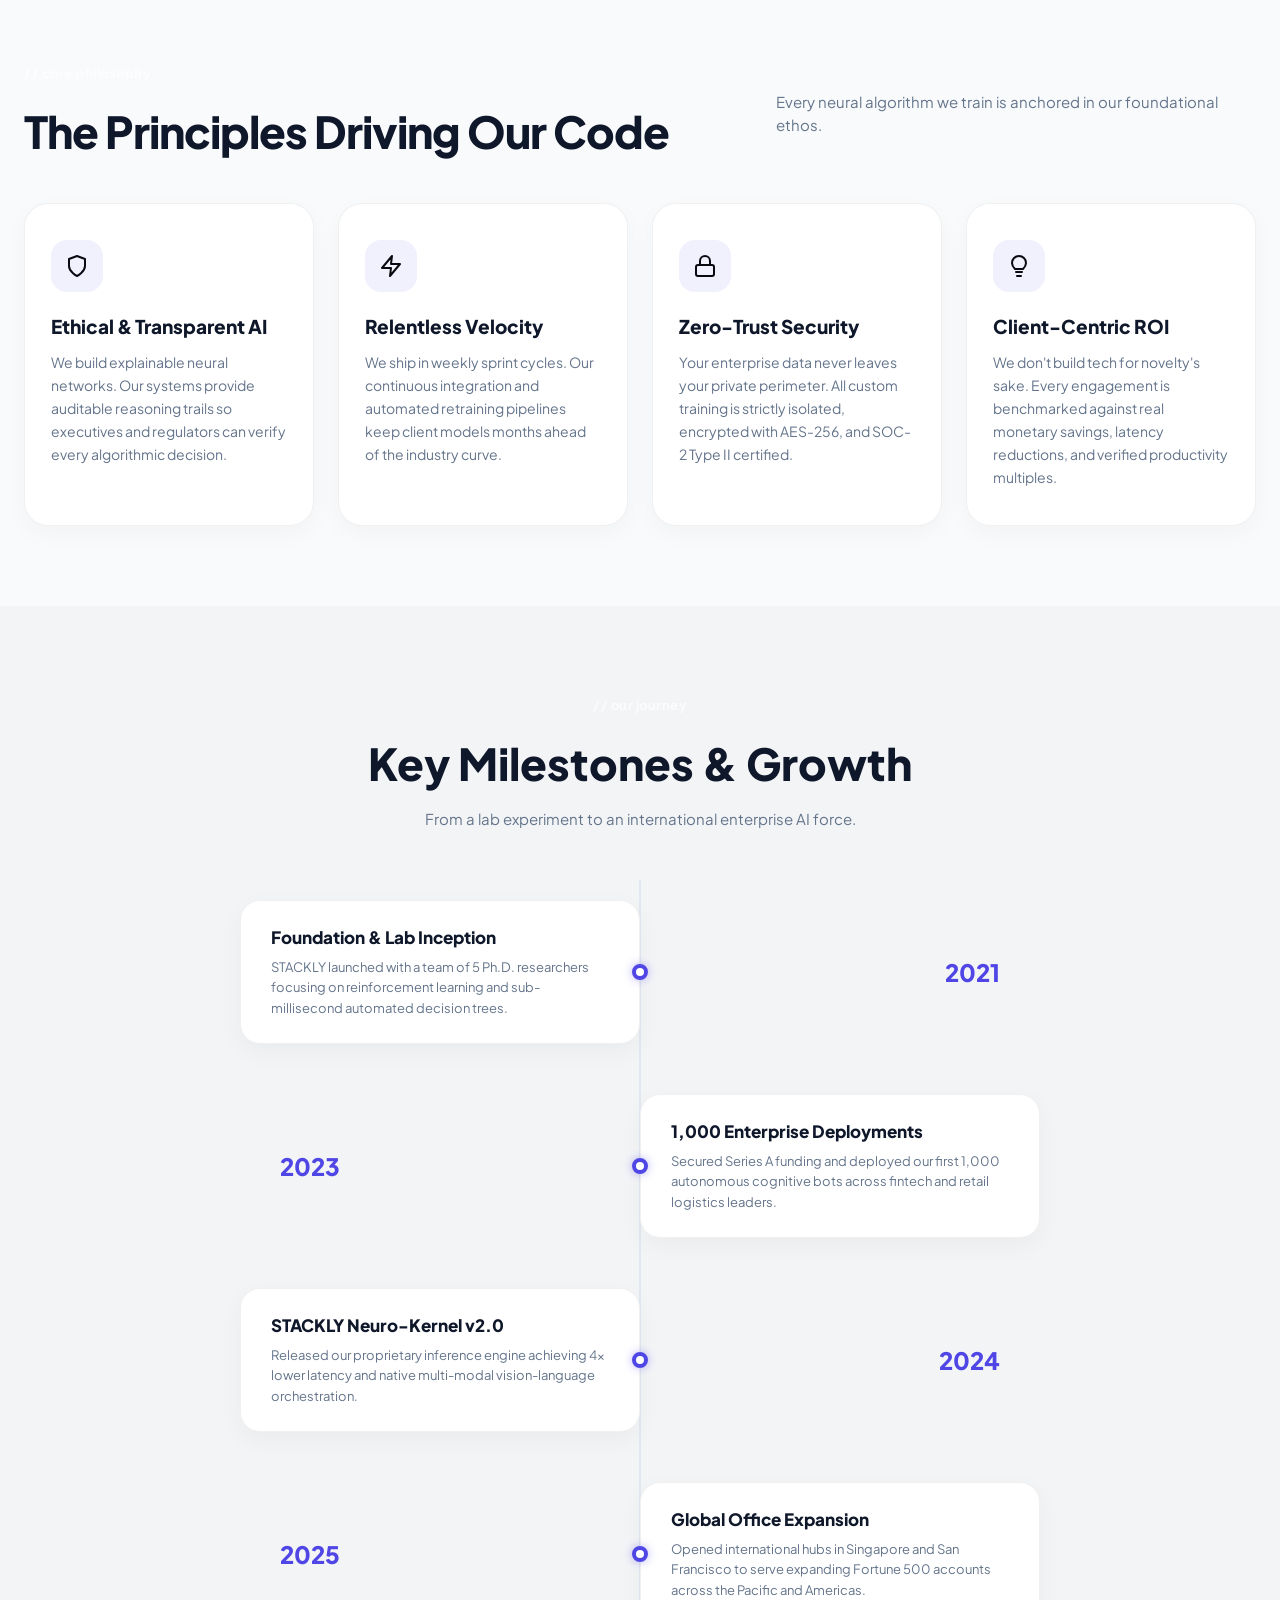
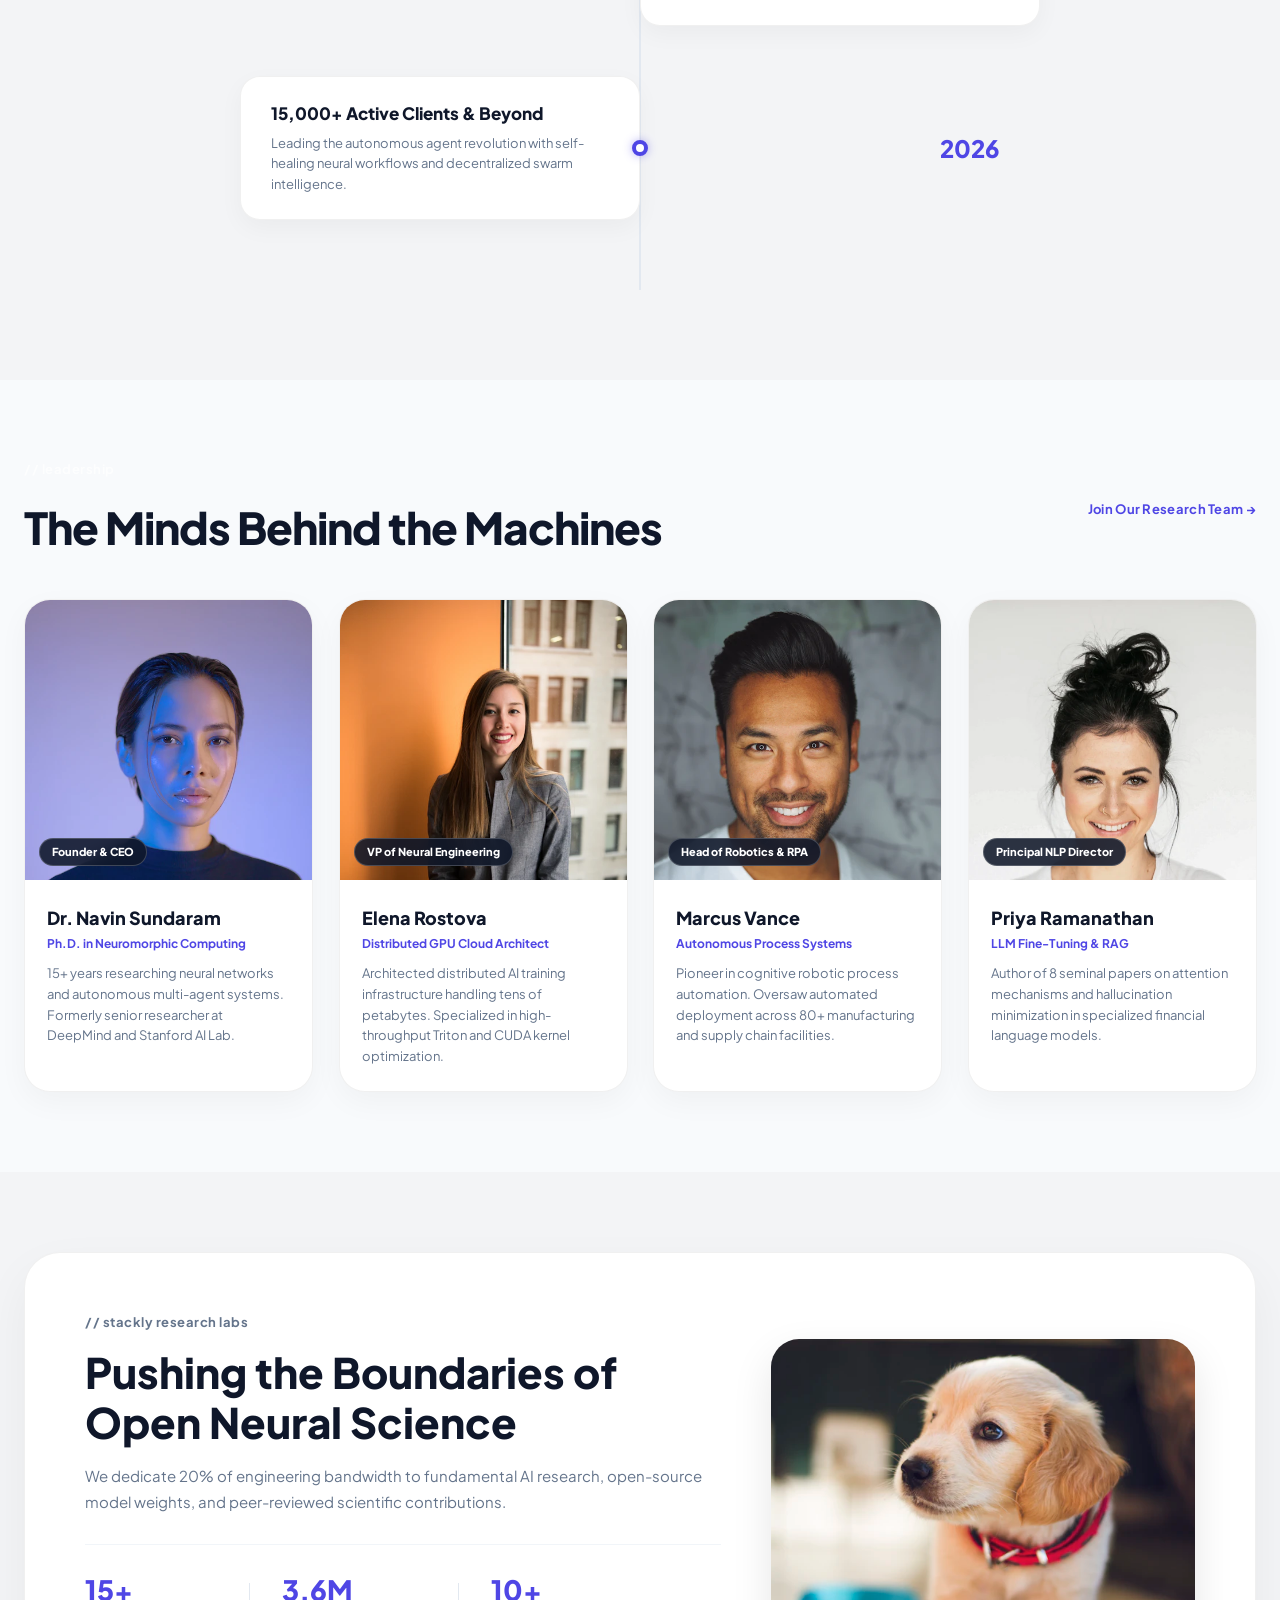
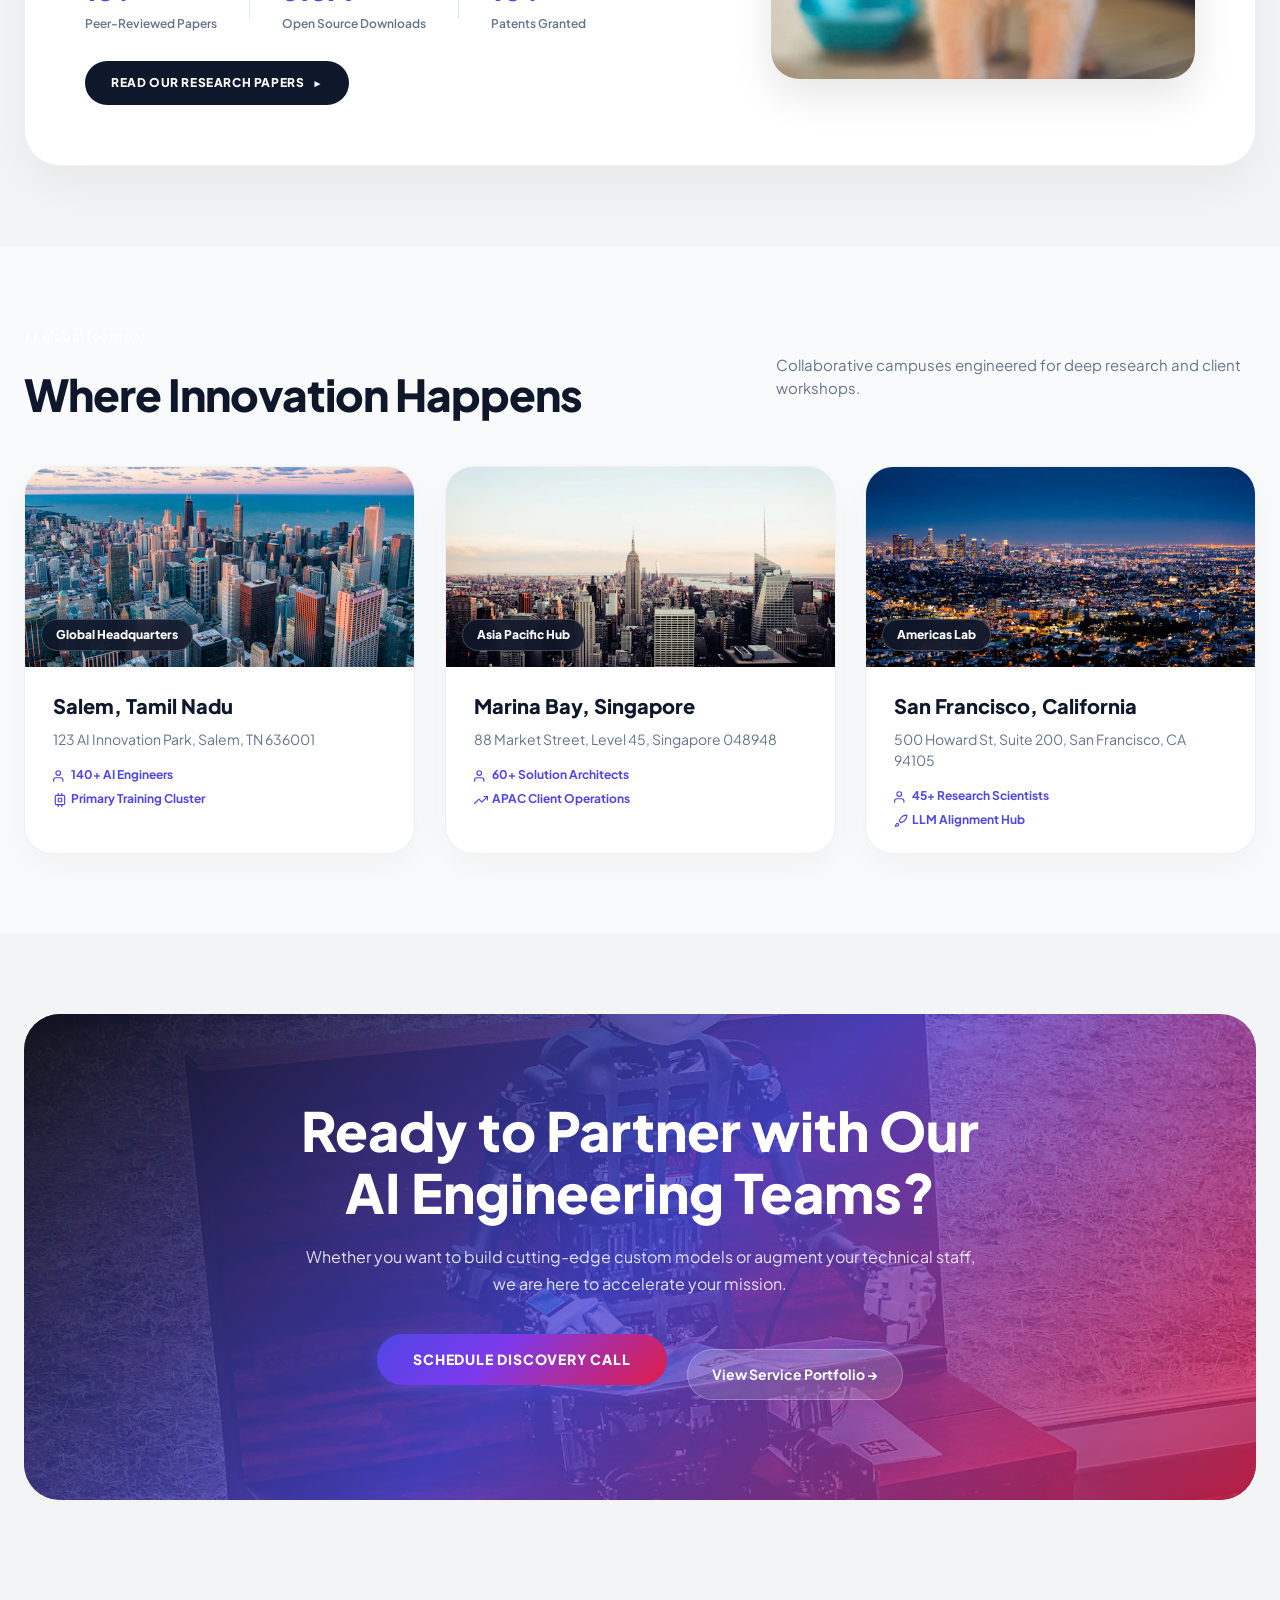
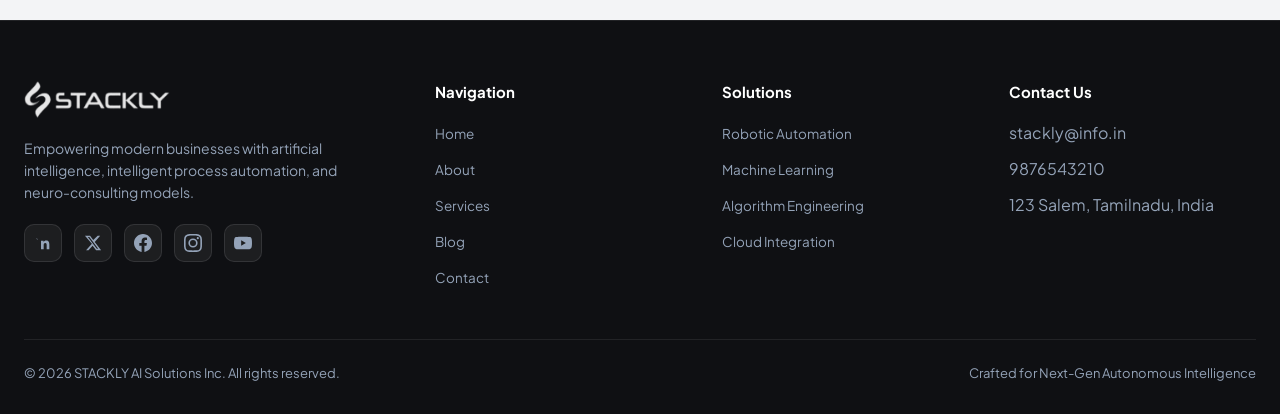
==== commit 9eb499a2: "Add files via upload" ====
--- a/about.html
+++ b/about.html
@@ -43,10 +43,10 @@
         <h1 class="about-hero-title">Architecting the<br><span class="gradient-text-accent">Cognitive Future</span></h1>
         <p class="about-hero-desc">STACKLY is an artificial intelligence research and enterprise deployment powerhouse. We bridge the gap between frontier deep learning lab research and mission-critical production systems.</p>
         <div class="about-hero-cta">
-          <a href="#mission" class="btn-pill-dark">
+          <a href="404.html" class="btn-pill-dark">
             <span>Our Mission</span><span class="btn-arrow">&#9658;</span>
           </a>
-          <a href="#team" class="btn-pill-white">
+          <a href="404.html" class="btn-pill-white">
             <span>Meet Leadership</span><span class="btn-arrow">&#9658;</span>
           </a>
         </div>
@@ -225,7 +225,7 @@
           <div class="section-tag">// Leadership</div>
           <h2 class="about-section-title">The Minds Behind the Machines</h2>
         </div>
-        <a href="contact.html" class="view-all-link">Join Our Research Team &rarr;</a>
+        <a href="404.html" class="view-all-link">Join Our Research Team &rarr;</a>
       </div>
 
       <div class="team-grid">
@@ -312,7 +312,7 @@
             </div>
           </div>
           <div style="margin-top:28px;">
-            <a href="blog.html" class="btn-pill-dark">
+            <a href="404.html" class="btn-pill-dark">
               <span>Read Our Research Papers</span><span class="btn-arrow">&#9658;</span>
             </a>
           </div>
@@ -401,8 +401,8 @@
           <h2 class="about-cta-title" data-animate="fade-up">Ready to Partner with Our<br>AI Engineering Teams?</h2>
           <p class="about-cta-desc" data-animate="fade-up">Whether you want to build cutting-edge custom models or augment your technical staff, we are here to accelerate your mission.</p>
           <div class="about-cta-actions" data-animate="fade-up">
-            <a href="contact.html" class="btn-pill-gradient" style="padding:15px 36px; font-size:14px;">Schedule Discovery Call</a>
-            <a href="services.html" class="about-cta-secondary-link">
+            <a href="404.html" class="btn-pill-gradient" style="padding:15px 36px; font-size:14px;">Schedule Discovery Call</a>
+            <a href="404.html" class="about-cta-secondary-link">
               <span>View Service Portfolio &rarr;</span>
             </a>
           </div>
@@ -451,10 +451,10 @@
         <div class="footer-col">
           <h4>Solutions</h4>
           <ul class="footer-links">
-            <li><a href="services.html#core-services">Robotic Automation</a></li>
-            <li><a href="services.html#core-services">Machine Learning</a></li>
-            <li><a href="services.html#core-services">Algorithm Engineering</a></li>
-            <li><a href="services.html#core-services">Cloud Integration</a></li>
+            <li><a href="404.html">Robotic Automation</a></li>
+            <li><a href="404.html">Machine Learning</a></li>
+            <li><a href="404.html">Algorithm Engineering</a></li>
+            <li><a href="404.html">Cloud Integration</a></li>
           </ul>
         </div>
         <div class="footer-col">
--- a/styles.css
+++ b/styles.css
@@ -1626,6 +1626,56 @@
   object-fit: cover;
 }
 
+/* Newsletter Mobile Responsive */
+@media (max-width: 1024px) {
+  .newsletter-banner {
+    grid-template-columns: 1fr;
+    padding: 50px 40px;
+  }
+  .newsletter-right-col {
+    display: none;
+  }
+  .newsletter-form {
+    max-width: 100%;
+  }
+}
+
+@media (max-width: 640px) {
+  .newsletter-banner {
+    padding: 40px 24px;
+    border-radius: var(--radius-lg);
+  }
+  .newsletter-form {
+    flex-direction: column;
+    padding: 10px;
+    gap: 10px;
+    border-radius: var(--radius-md);
+    align-items: stretch;
+  }
+  .newsletter-input {
+    padding: 14px 16px;
+    font-size: 15px;
+    border-radius: var(--radius-sm);
+    min-width: 0;
+    width: 100%;
+  }
+  .btn-subscribe {
+    width: 100%;
+    text-align: center;
+    padding: 14px 20px;
+    border-radius: var(--radius-sm);
+    font-size: 13px;
+  }
+  .newsletter-title {
+    font-size: 28px;
+    letter-spacing: -0.5px;
+  }
+  .newsletter-desc {
+    font-size: 13px;
+    margin-bottom: 24px;
+  }
+}
+
 /* ==========================================================================
    Footer
    ========================================================================== */
@@ -3231,7 +3281,7 @@
 
 .team-img-wrap {
   position: relative;
-  height: 250px;
+  height: 280px;
   overflow: hidden;
 }
 
@@ -3239,6 +3289,7 @@
   width: 100%;
   height: 100%;
   object-fit: cover;
+  object-position: top center;
   transition: transform 0.5s ease;
 }
 
@@ -6612,114 +6663,517 @@
 
 
 /* ==========================================================================
-   Preloader
+   Preloader (Futuristic AI Neural Core)
    ========================================================================== */
 .preloader {
   position: fixed;
   inset: 0;
   z-index: 99999;
-  background: #04060e;
+  background: #03050c;
   display: flex;
   align-items: center;
   justify-content: center;
   overflow: hidden;
-  transition: opacity 0.7s ease, visibility 0.7s ease;
-}
+  transition: opacity 0.65s cubic-bezier(0.16, 1, 0.3, 1),
+              transform 0.65s cubic-bezier(0.16, 1, 0.3, 1),
+              visibility 0.65s ease;
+}
+
 .preloader--hidden {
   opacity: 0;
   visibility: hidden;
   pointer-events: none;
-}
+  transform: scale(1.05);
+  filter: blur(10px);
+}
+
+/* Cyber Grid Background */
+.preloader-grid-bg {
+  position: absolute;
+  inset: 0;
+  background-image: 
+    linear-gradient(rgba(99, 102, 241, 0.07) 1px, transparent 1px),
+    linear-gradient(90deg, rgba(99, 102, 241, 0.07) 1px, transparent 1px);
+  background-size: 38px 38px;
+  mask-image: radial-gradient(circle at 50% 50%, black 25%, transparent 75%);
+  -webkit-mask-image: radial-gradient(circle at 50% 50%, black 25%, transparent 75%);
+  pointer-events: none;
+}
+
+/* Ambient Floating Neon Orbs */
 .preloader-bg-orb {
   position: absolute;
   border-radius: 50%;
-  filter: blur(90px);
-  opacity: 0.18;
-  animation: orbFloat 6s ease-in-out infinite alternate;
-}
+  filter: blur(100px);
+  opacity: 0.22;
+  pointer-events: none;
+  animation: orbFloat 7s ease-in-out infinite alternate;
+}
+
 .preloader-bg-orb.orb-1 {
-  width: 480px; height: 480px;
-  background: radial-gradient(circle, #6c63ff, transparent 70%);
-  top: -120px; left: -100px;
-  animation-duration: 7s;
-}
+  width: 520px;
+  height: 520px;
+  background: radial-gradient(circle, #6366f1, transparent 70%);
+  top: -140px;
+  left: -120px;
+  animation-duration: 8s;
+}
+
 .preloader-bg-orb.orb-2 {
-  width: 360px; height: 360px;
-  background: radial-gradient(circle, #00d4aa, transparent 70%);
-  bottom: -80px; right: -60px;
-  animation-duration: 9s;
+  width: 440px;
+  height: 440px;
+  background: radial-gradient(circle, #06b6d4, transparent 70%);
+  bottom: -100px;
+  right: -80px;
+  animation-duration: 9.5s;
   animation-delay: -3s;
 }
+
 .preloader-bg-orb.orb-3 {
-  width: 260px; height: 260px;
-  background: radial-gradient(circle, #ff6b9d, transparent 70%);
-  top: 50%; right: 15%;
-  animation-duration: 5.5s;
-  animation-delay: -1.5s;
-}
+  width: 320px;
+  height: 320px;
+  background: radial-gradient(circle, #f43f5e, transparent 70%);
+  top: 45%;
+  right: 12%;
+  animation-duration: 6s;
+  animation-delay: -2s;
+}
+
 @keyframes orbFloat {
-  from { transform: translateY(0) scale(1); }
-  to   { transform: translateY(40px) scale(1.08); }
-}
-.preloader-inner {
+  0%   { transform: translate(0, 0) scale(1); }
+  50%  { transform: translate(25px, 35px) scale(1.08); }
+  100% { transform: translate(-20px, 15px) scale(0.96); }
+}
+
+/* HUD Console Card */
+.preloader-card {
+  position: relative;
+  z-index: 5;
+  width: 480px;
+  max-width: calc(100vw - 36px);
+  padding: 44px 48px;
+  background: rgba(8, 12, 26, 0.78);
+  border: 1px solid rgba(99, 102, 241, 0.28);
+  border-radius: 28px;
+  backdrop-filter: blur(32px);
+  -webkit-backdrop-filter: blur(32px);
+  box-shadow: 
+    0 35px 100px rgba(0, 0, 0, 0.85),
+    0 0 60px rgba(99, 102, 241, 0.16),
+    inset 0 0 0 1px rgba(255, 255, 255, 0.08);
+  display: flex;
+  flex-direction: column;
+  align-items: center;
+  gap: 28px;
+  animation: preloaderCardIn 0.7s cubic-bezier(0.16, 1, 0.3, 1) both;
+}
+
+@keyframes preloaderCardIn {
+  from { opacity: 0; transform: translateY(28px) scale(0.94); }
+  to   { opacity: 1; transform: translateY(0) scale(1); }
+}
+
+/* Cyber Corner Accents */
+.hud-corner {
+  position: absolute;
+  width: 18px;
+  height: 18px;
+  pointer-events: none;
+  filter: drop-shadow(0 0 6px rgba(129, 140, 248, 0.8));
+}
+
+.hud-corner.top-left {
+  top: 10px;
+  left: 10px;
+  border-top: 2.5px solid #818cf8;
+  border-left: 2.5px solid #818cf8;
+}
+
+.hud-corner.top-right {
+  top: 10px;
+  right: 10px;
+  border-top: 2.5px solid #818cf8;
+  border-right: 2.5px solid #818cf8;
+}
+
+.hud-corner.bottom-left {
+  bottom: 10px;
+  left: 10px;
+  border-bottom: 2.5px solid #818cf8;
+  border-left: 2.5px solid #818cf8;
+}
+
+.hud-corner.bottom-right {
+  bottom: 10px;
+  right: 10px;
+  border-bottom: 2.5px solid #818cf8;
+  border-right: 2.5px solid #818cf8;
+}
+
+/* Top HUD Header */
+.preloader-hud-header {
+  width: 100%;
+  display: flex;
+  align-items: center;
+  justify-content: space-between;
+  border-bottom: 1px solid rgba(255, 255, 255, 0.08);
+  padding-bottom: 14px;
+}
+
+.hud-status-badge {
+  display: inline-flex;
+  align-items: center;
+  gap: 10px;
+  font-family: 'Space Grotesk', monospace, sans-serif;
+  font-size: 11px;
+  font-weight: 600;
+  letter-spacing: 0.14em;
+  color: #a5b4fc;
+}
+
+.status-pulse-dot {
+  width: 8px;
+  height: 8px;
+  border-radius: 50%;
+  background: #06b6d4;
+  box-shadow: 0 0 10px #06b6d4, 0 0 20px #06b6d4;
+  animation: dotPulse 1.4s ease-in-out infinite;
+}
+
+@keyframes dotPulse {
+  0%, 100% { opacity: 1; transform: scale(1); }
+  50%      { opacity: 0.35; transform: scale(0.75); }
+}
+
+.hud-sys-tag {
+  font-family: 'Space Grotesk', monospace;
+  font-size: 11px;
+  font-weight: 500;
+  letter-spacing: 0.1em;
+  color: rgba(255, 255, 255, 0.4);
+}
+
+/* Holographic AI Reactor */
+.preloader-reactor {
+  position: relative;
+  width: 180px;
+  height: 180px;
+  display: flex;
+  align-items: center;
+  justify-content: center;
+  margin: 4px 0;
+}
+
+.reactor-ring {
+  position: absolute;
+  border-radius: 50%;
+}
+
+.reactor-ring.ring-outer {
+  inset: 0;
+  border: 1.5px dashed rgba(99, 102, 241, 0.5);
+  animation: spinCw 14s linear infinite;
+  box-shadow: 0 0 30px rgba(99, 102, 241, 0.2);
+}
+
+.reactor-ring.ring-mid {
+  inset: 15px;
+  border: 1.5px solid transparent;
+  border-top-color: #06b6d4;
+  border-bottom-color: #8b5cf6;
+  animation: spinCcw 7s linear infinite;
+  filter: drop-shadow(0 0 8px rgba(6, 182, 212, 0.7));
+}
+
+.reactor-ring.ring-inner {
+  inset: 30px;
+  border: 1.5px dotted rgba(244, 63, 94, 0.65);
+  animation: spinCw 9s linear infinite;
+}
+
+.reactor-orbit-dot {
+  position: absolute;
+  width: 7px;
+  height: 7px;
+  border-radius: 50%;
+  background: #38bdf8;
+  box-shadow: 0 0 10px #38bdf8, 0 0 22px #38bdf8;
+}
+
+.reactor-orbit-dot.dot-1 {
+  top: 7px;
+  left: 50%;
+  animation: orbit1 5s linear infinite;
+  transform-origin: 0 83px;
+}
+
+.reactor-orbit-dot.dot-2 {
+  bottom: 9px;
+  right: 50%;
+  animation: orbit2 7s linear infinite reverse;
+  transform-origin: 0 -81px;
+  background: #f43f5e;
+  box-shadow: 0 0 10px #f43f5e, 0 0 22px #f43f5e;
+}
+
+@keyframes spinCw {
+  to { transform: rotate(360deg); }
+}
+
+@keyframes spinCcw {
+  to { transform: rotate(-360deg); }
+}
+
+@keyframes orbit1 {
+  from { transform: rotate(0deg); }
+  to   { transform: rotate(360deg); }
+}
+
+@keyframes orbit2 {
+  from { transform: rotate(0deg); }
+  to   { transform: rotate(360deg); }
+}
+
+/* Reactor Core & Luminescent Logo */
+.reactor-core {
+  position: relative;
+  width: 102px;
+  height: 102px;
+  border-radius: 50%;
+  background: radial-gradient(circle, rgba(99, 102, 241, 0.35) 0%, rgba(6, 182, 212, 0.15) 50%, rgba(4, 7, 18, 0.96) 88%);
+  border: 1px solid rgba(129, 140, 248, 0.45);
+  box-shadow: 
+    0 0 35px rgba(99, 102, 241, 0.5),
+    inset 0 0 24px rgba(6, 182, 212, 0.35);
+  display: flex;
+  align-items: center;
+  justify-content: center;
+  overflow: hidden;
+  animation: coreGlow 3s ease-in-out infinite alternate;
+}
+
+@keyframes coreGlow {
+  0%   { box-shadow: 0 0 30px rgba(99, 102, 241, 0.45), inset 0 0 18px rgba(6, 182, 212, 0.3); }
+  100% { box-shadow: 0 0 50px rgba(99, 102, 241, 0.75), inset 0 0 30px rgba(6, 182, 212, 0.55); }
+}
+
+/* Laser Scanner */
+.laser-scanner {
+  position: absolute;
+  top: 0;
+  left: 0;
+  width: 100%;
+  height: 8px;
+  background: linear-gradient(180deg, transparent, rgba(6, 182, 212, 0.9), transparent);
+  box-shadow: 0 0 14px rgba(6, 182, 212, 0.95);
+  pointer-events: none;
+  animation: laserScan 2.2s ease-in-out infinite alternate;
+}
+
+@keyframes laserScan {
+  0%   { transform: translateY(-10px); opacity: 0.2; }
+  50%  { opacity: 1; }
+  100% { transform: translateY(106px); opacity: 0.2; }
+}
+
+.preloader-logo {
   position: relative;
   z-index: 2;
-  display: flex;
-  flex-direction: column;
-  align-items: center;
-  gap: 28px;
-  padding: 48px 60px;
-  background: rgba(255, 255, 255, 0.04);
-  border: 1px solid rgba(255, 255, 255, 0.08);
-  border-radius: 24px;
-  backdrop-filter: blur(20px);
-  box-shadow: 0 32px 80px rgba(0, 0, 0, 0.5), 0 0 0 1px rgba(255,255,255,0.04);
-  animation: preloaderCardIn 0.6s cubic-bezier(0.22, 1, 0.36, 1) both;
-}
-@keyframes preloaderCardIn {
-  from { opacity: 0; transform: translateY(24px) scale(0.97); }
-  to   { opacity: 1; transform: translateY(0) scale(1); }
-}
-.preloader-logo {
-  animation: logoPulse 2s ease-in-out infinite;
-}
+  transition: transform 0.3s ease;
+}
+
 .preloader-logo img {
-  height: 52px;
+  height: 48px;
   width: auto;
   display: block;
-}
-@keyframes logoPulse {
-  0%, 100% { filter: drop-shadow(0 0 12px rgba(108,99,255,0.45)); transform: scale(1); }
-  50%       { filter: drop-shadow(0 0 28px rgba(108,99,255,0.85)); transform: scale(1.04); }
-}
+  /* Convert dark logo to pure luminescent cyber white with neon drop-shadow */
+  filter: brightness(0) invert(1) drop-shadow(0 0 14px rgba(255, 255, 255, 0.85)) drop-shadow(0 0 25px rgba(129, 140, 248, 0.7));
+}
+
+/* Progress Section */
+.preloader-progress-wrap {
+  width: 100%;
+  display: flex;
+  flex-direction: column;
+  gap: 12px;
+}
+
+.preloader-progress-info {
+  display: flex;
+  align-items: baseline;
+  justify-content: space-between;
+  gap: 12px;
+}
+
+.preloader-log-line {
+  display: flex;
+  align-items: center;
+  gap: 6px;
+  font-family: 'Space Grotesk', monospace;
+  font-size: 12px;
+  color: rgba(255, 255, 255, 0.7);
+  letter-spacing: 0.02em;
+  white-space: nowrap;
+  overflow: hidden;
+  text-overflow: ellipsis;
+}
+
+.log-cursor {
+  color: #06b6d4;
+  font-weight: 700;
+  animation: cursorBlink 0.9s infinite;
+}
+
+@keyframes cursorBlink {
+  0%, 100% { opacity: 1; }
+  50%      { opacity: 0.2; }
+}
+
+.preloader-label {
+  margin: 0;
+  font-size: 12px;
+  font-weight: 500;
+  color: rgba(255, 255, 255, 0.85);
+  transition: opacity 0.2s ease;
+}
+
+.preloader-counter-wrap {
+  font-family: 'Space Grotesk', sans-serif;
+  font-weight: 700;
+  letter-spacing: -0.02em;
+  display: flex;
+  align-items: baseline;
+  flex-shrink: 0;
+}
+
+.preloader-counter {
+  font-size: 26px;
+  background: linear-gradient(135deg, #ffffff 10%, #a5b4fc 60%, #38bdf8 100%);
+  -webkit-background-clip: text;
+  -webkit-text-fill-color: transparent;
+}
+
+.counter-percent {
+  font-size: 13px;
+  color: #818cf8;
+  margin-left: 2px;
+  font-weight: 600;
+}
+
+/* High-Tech Progress Bar */
 .preloader-bar-track {
-  width: 220px;
-  height: 4px;
-  background: rgba(255, 255, 255, 0.08);
+  width: 100%;
+  height: 6px;
+  background: rgba(255, 255, 255, 0.06);
+  border: 1px solid rgba(255, 255, 255, 0.08);
   border-radius: 99px;
   overflow: hidden;
-}
+  position: relative;
+  box-shadow: inset 0 1px 3px rgba(0, 0, 0, 0.5);
+}
+
 .preloader-bar-fill {
   height: 100%;
   width: 0%;
   border-radius: 99px;
-  background: linear-gradient(90deg, #6c63ff, #00d4aa);
-  animation: barGrow 2.5s cubic-bezier(0.4, 0, 0.2, 1) forwards;
-  box-shadow: 0 0 12px rgba(108, 99, 255, 0.7);
-}
-@keyframes barGrow {
-  0%   { width: 0%; }
-  40%  { width: 60%; }
-  70%  { width: 82%; }
-  90%  { width: 94%; }
-  100% { width: 100%; }
-}
-.preloader-label {
-  font-family: 'Inter', 'Outfit', sans-serif;
-  font-size: 13px;
-  font-weight: 500;
-  letter-spacing: 0.04em;
-  color: rgba(255, 255, 255, 0.5);
-  margin: 0;
-  transition: opacity 0.2s ease;
+  background: linear-gradient(90deg, #4f46e5 0%, #7c3aed 35%, #06b6d4 75%, #10b981 100%);
+  box-shadow: 0 0 14px rgba(6, 182, 212, 0.75);
+  position: relative;
+  transition: width 0.06s linear;
+}
+
+.bar-spark {
+  position: absolute;
+  top: -2px;
+  right: -2px;
+  width: 10px;
+  height: 10px;
+  border-radius: 50%;
+  background: #ffffff;
+  box-shadow: 0 0 8px #ffffff, 0 0 14px #06b6d4;
+}
+
+/* HUD Footer & Equalizer */
+.preloader-hud-footer {
+  display: flex;
+  align-items: center;
+  justify-content: space-between;
+  padding-top: 4px;
+}
+
+.hud-equalizer {
+  display: inline-flex;
+  align-items: flex-end;
+  gap: 3px;
+  height: 14px;
+}
+
+.eq-bar {
+  width: 3px;
+  height: 100%;
+  background: linear-gradient(180deg, #38bdf8, #6366f1);
+  border-radius: 2px;
+  animation: eqBounce 0.9s ease-in-out infinite alternate;
+}
+
+.eq-bar:nth-child(1) { animation-duration: 0.65s; height: 35%; }
+.eq-bar:nth-child(2) { animation-duration: 0.95s; height: 75%; animation-delay: -0.2s; }
+.eq-bar:nth-child(3) { animation-duration: 0.75s; height: 100%; animation-delay: -0.4s; }
+.eq-bar:nth-child(4) { animation-duration: 1.05s; height: 50%; animation-delay: -0.1s; }
+.eq-bar:nth-child(5) { animation-duration: 0.8s;  height: 80%; animation-delay: -0.35s; }
+
+@keyframes eqBounce {
+  0%   { transform: scaleY(0.25); opacity: 0.5; }
+  100% { transform: scaleY(1); opacity: 1; }
+}
+
+.hud-telemetry {
+  font-family: 'Space Grotesk', monospace;
+  font-size: 10px;
+  letter-spacing: 0.08em;
+  color: rgba(255, 255, 255, 0.42);
+  text-transform: uppercase;
+}
+
+/* Completion Ready Surge Effect */
+.preloader--ready .preloader-card {
+  border-color: rgba(16, 185, 129, 0.5);
+  box-shadow: 
+    0 30px 90px rgba(0, 0, 0, 0.8),
+    0 0 60px rgba(16, 185, 129, 0.25),
+    inset 0 0 20px rgba(16, 185, 129, 0.1);
+}
+
+.preloader--ready .status-pulse-dot {
+  background: #10b981;
+  box-shadow: 0 0 12px #10b981, 0 0 22px #10b981;
+}
+
+.preloader--ready .hud-status-badge {
+  color: #6ee7b7;
+}
+
+/* Mobile Responsive */
+@media (max-width: 480px) {
+  .preloader-card {
+    padding: 30px 22px;
+    gap: 20px;
+  }
+  .preloader-reactor {
+    width: 130px;
+    height: 130px;
+  }
+  .reactor-core {
+    width: 74px;
+    height: 74px;
+  }
+  .preloader-logo img {
+    height: 34px;
+  }
+  .preloader-counter {
+    font-size: 22px;
+  }
+  .hud-telemetry {
+    font-size: 9px;
+  }
 }
